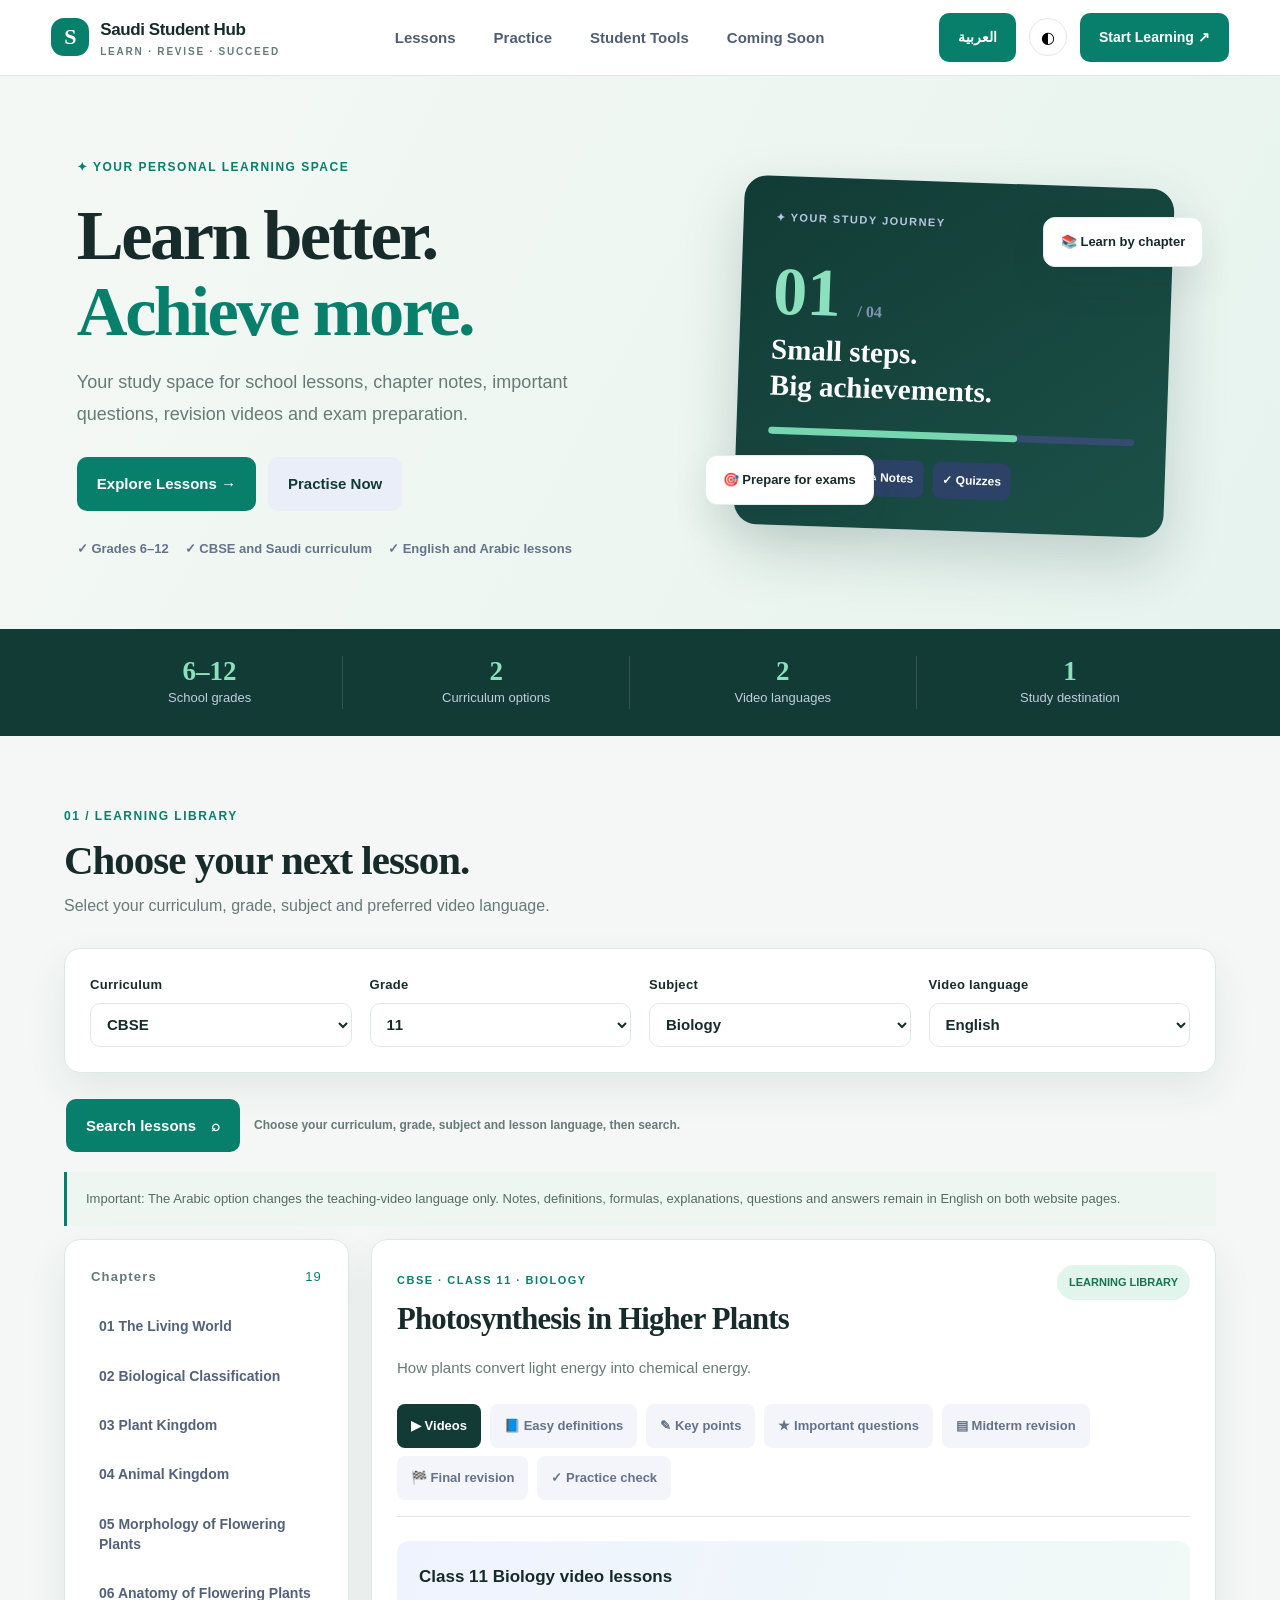
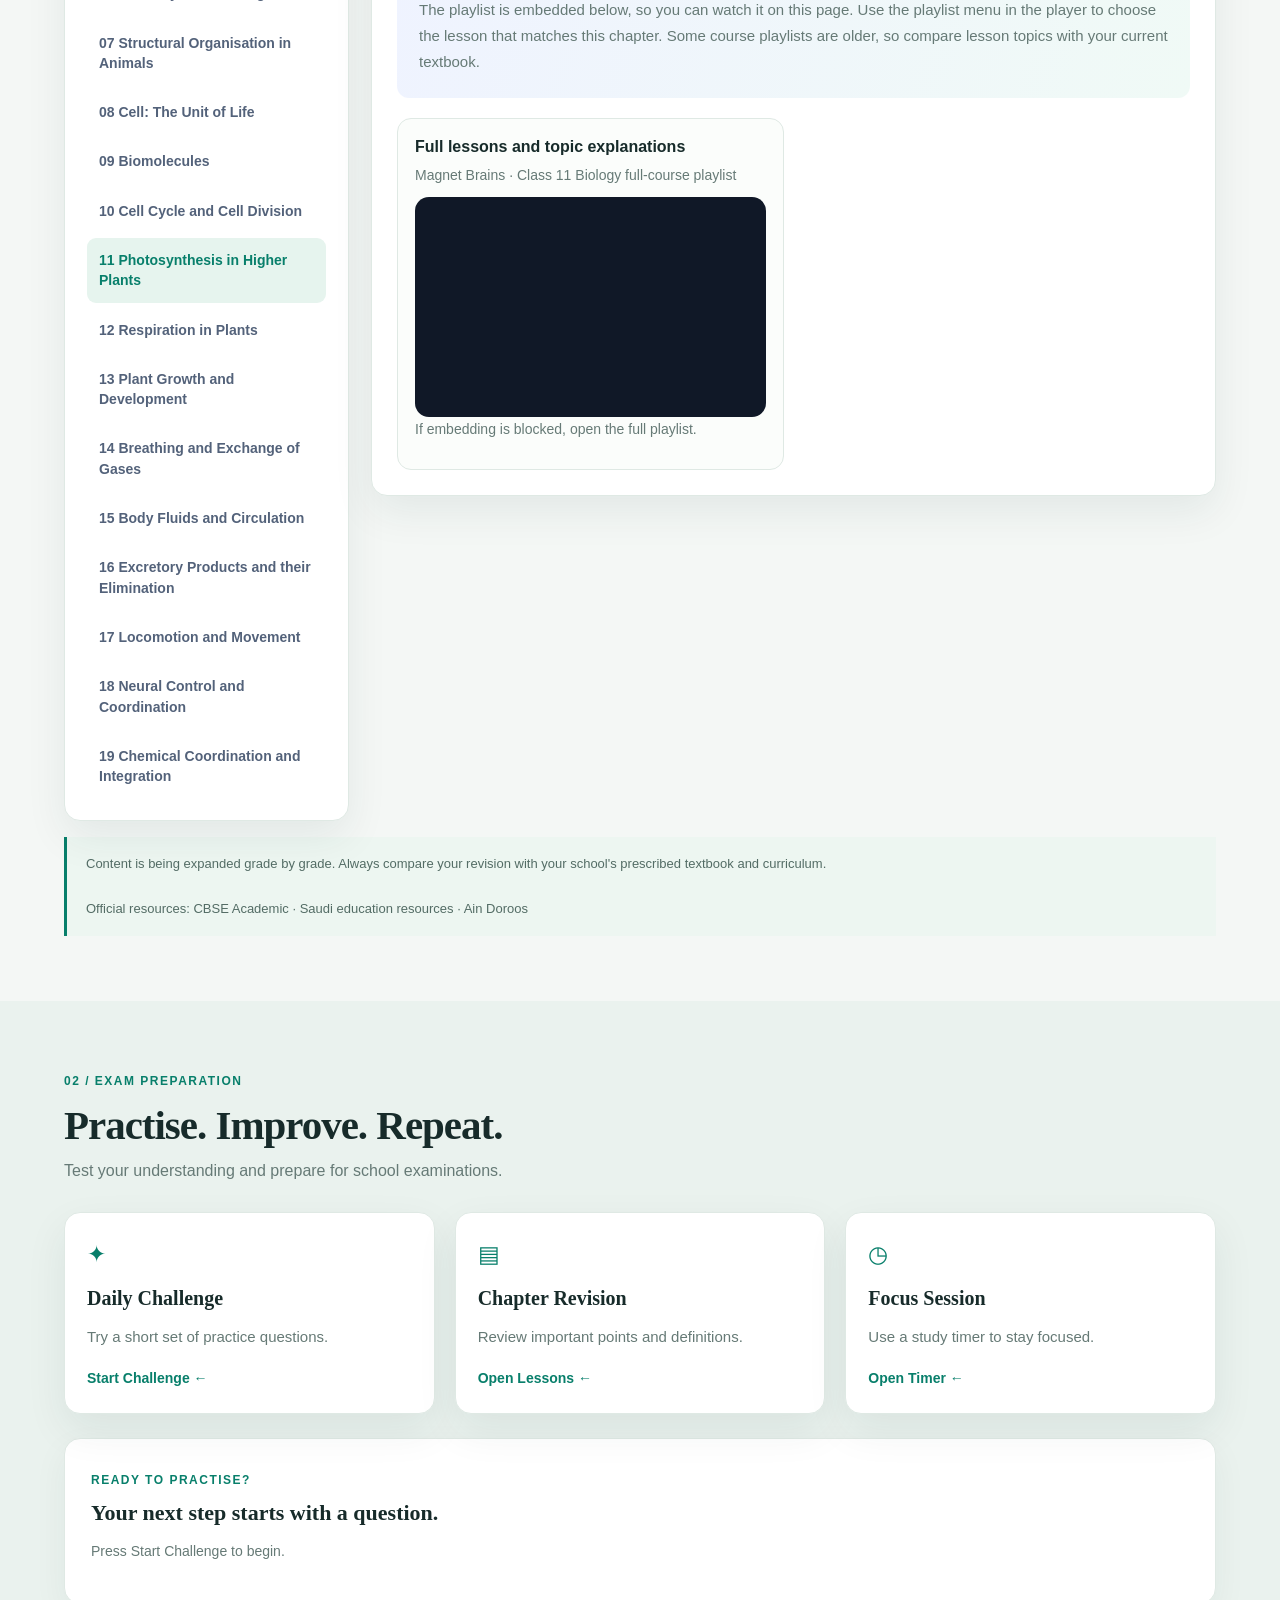
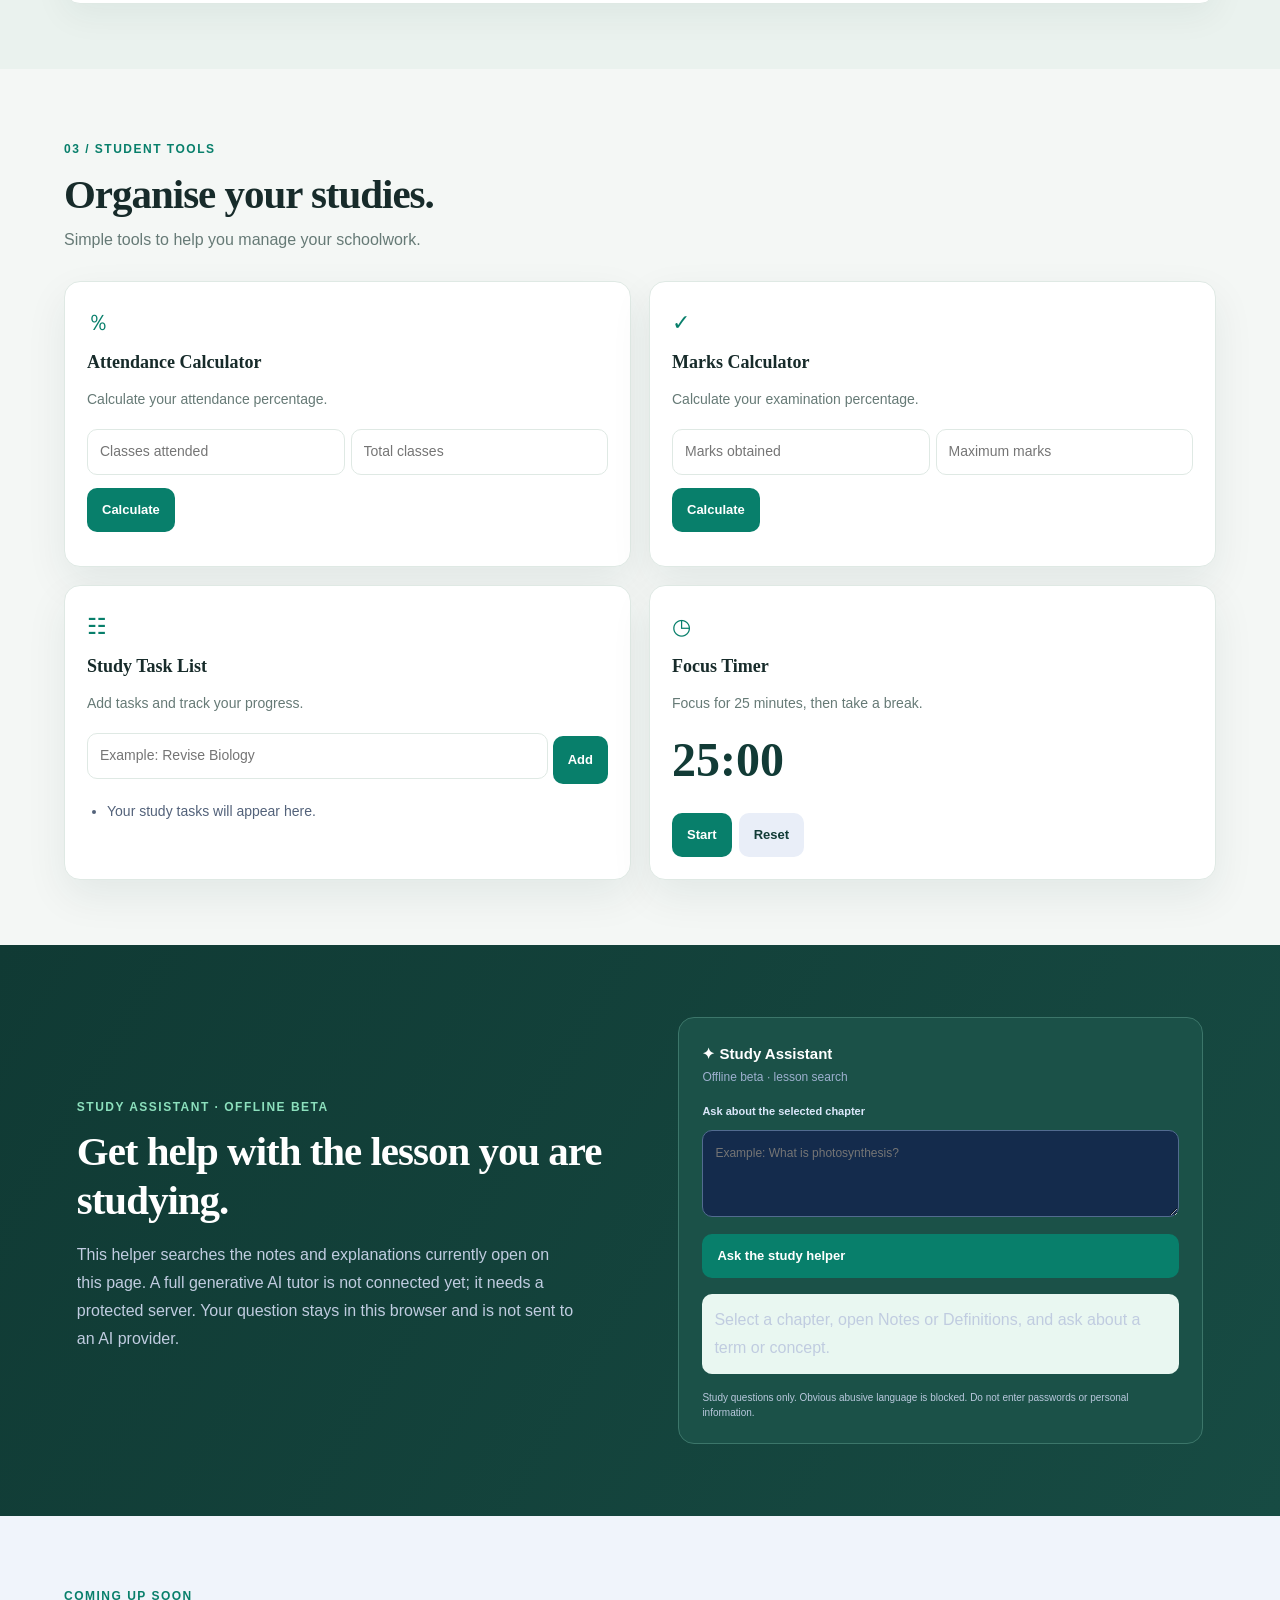
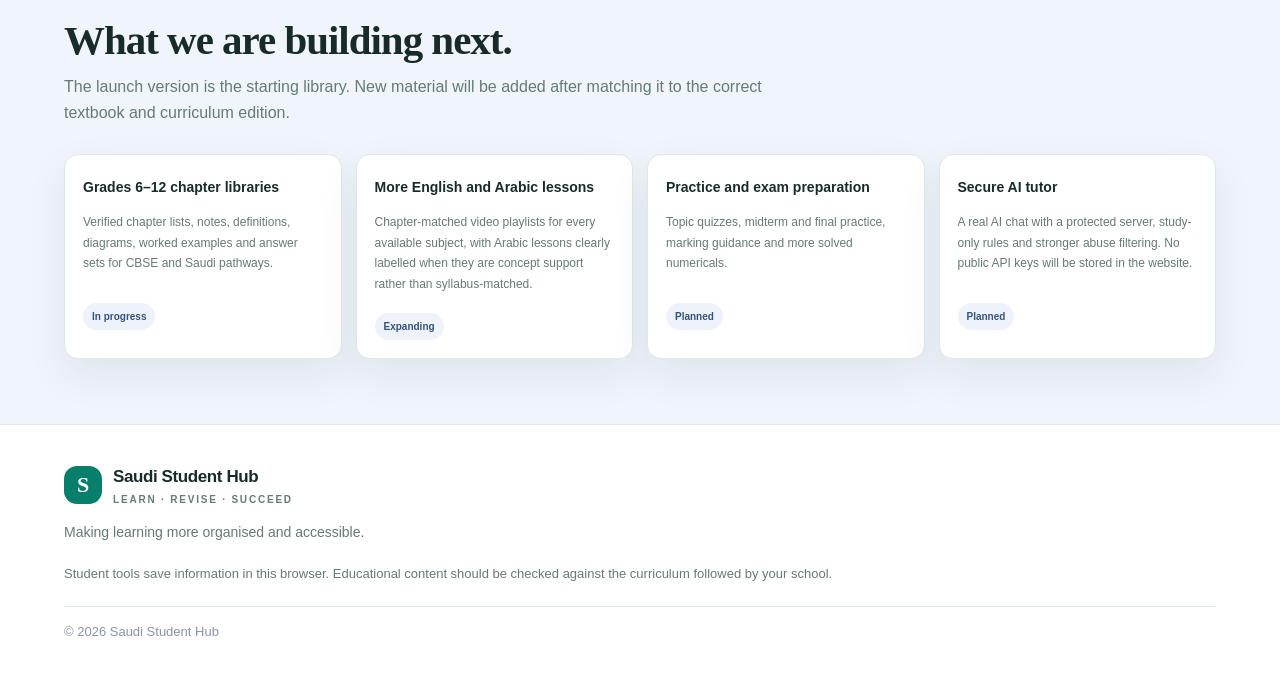
==== index-en.html @ 4767d747 "Tighten CSP to remove remote font dependencies" ====
<!DOCTYPE html>
<html lang="en" dir="ltr">
<head>
  <meta charset="UTF-8">
  <meta name="viewport" content="width=device-width, initial-scale=1.0">
  <meta http-equiv="Content-Security-Policy" content="default-src 'self'; script-src 'self'; style-src 'self' 'unsafe-inline'; font-src 'self' data:; img-src 'self' data: https:; frame-src https://www.youtube-nocookie.com https://www.ientv.edu.sa; connect-src 'self'; object-src 'none'; base-uri 'self'; form-action 'self'; upgrade-insecure-requests">
  <meta name="referrer" content="strict-origin-when-cross-origin">
  <meta name="description" content="Saudi Student Hub — lessons, notes, revision, quizzes and student tools for Grades 6–12.">
  <title>Saudi Student Hub | Learn, Revise, Succeed</title>
  <link rel="stylesheet" href="style.css">
</head>
<body>

<header class="topbar">
  <a class="brand" href="#home">
    <span class="brandmark">S</span>
    <span>Saudi Student Hub<small>LEARN · REVISE · SUCCEED</small></span>
  </a>

  <nav>
    <a href="#library">Lessons</a>
    <a href="#practice">Practice</a>
    <a href="#tools">Student Tools</a>
    <a href="#comingSoon">Coming Soon</a>
  </nav>

  <div class="top-actions">
    <a class="primary-link" href="index.html">العربية</a>
    <button id="themeToggle" class="icon-btn" aria-label="Toggle dark mode">◐</button>
    <a class="primary-link" href="#library">Start Learning ↗</a>
  </div>
</header>

<main id="home">

  <section class="hero">
    <div class="hero-copy">
      <span class="eyebrow">✦ YOUR PERSONAL LEARNING SPACE</span>
      <h1>Learn better.<br><em>Achieve more.</em></h1>
      <p>
        Your study space for school lessons, chapter notes, important
        questions, revision videos and exam preparation.
      </p>
      <div class="hero-actions">
        <a class="btn primary" href="#library">Explore Lessons →</a>
        <a class="btn secondary" href="#practice">Practise Now</a>
      </div>
      <div class="hero-meta">
        <span>✓ Grades 6–12</span>
        <span>✓ CBSE and Saudi curriculum</span>
        <span>✓ English and Arabic lessons</span>
      </div>
    </div>

    <div class="hero-art">
      <div class="art-card">
        <div class="art-head">
          <span>✦ YOUR STUDY JOURNEY</span>
          <span class="status">READY</span>
        </div>
        <div class="art-number">01 <small>/ 04</small></div>
        <h3>Small steps.<br>Big achievements.</h3>
        <div class="art-progress"><span></span></div>
        <div class="art-tags">
          <b>▶ Lessons</b><b>✎ Notes</b><b>✓ Quizzes</b>
        </div>
      </div>
      <div class="bubble bubble-one">📚 Learn by chapter</div>
      <div class="bubble bubble-two">🎯 Prepare for exams</div>
    </div>
  </section>

  <section class="stats">
    <div><b>6–12</b><span>School grades</span></div>
    <div><b>2</b><span>Curriculum options</span></div>
    <div><b>2</b><span>Video languages</span></div>
    <div><b>1</b><span>Study destination</span></div>
  </section>

  <!-- LESSON LIBRARY -->
  <section id="library" class="section">
    <div class="section-title">
      <div>
        <span class="eyebrow">01 / LEARNING LIBRARY</span>
        <h2>Choose your next lesson.</h2>
        <p>Select your curriculum, grade, subject and preferred video language.</p>
      </div>
    </div>

    <div class="selector-panel">
      <label>
        Curriculum
        <select id="curriculum">
          <option value="CBSE">CBSE</option>
          <option value="Saudi curriculum">Saudi curriculum</option>
        </select>
      </label>

      <label>
        Grade
        <select id="classSelect">
          <option>6</option><option>7</option><option>8</option>
          <option>9</option><option>10</option>
          <option selected>11</option><option>12</option>
        </select>
      </label>
      <label id="saudiPathwayLabel" hidden>
        Saudi secondary pathway
        <select id="saudiPathwaySelect">
          <option value="Common First Year">Common First Year</option>
          <option value="General Pathway">General Pathway</option>
          <option value="Health and Life Pathway">Health and Life Pathway</option>
          <option value="Islamic Studies Pathway">Islamic Studies Pathway</option>
          <option value="Business Administration Pathway">Business Administration Pathway</option>
          <option value="Computer Science and Engineering Pathway">Computer Science and Engineering Pathway</option>
        </select>
      </label>

      <label>
        Subject
        <select id="subjectSelect">
          <option>Biology</option>
          <option>Chemistry</option>
          <option>Physics</option>
          <option>Mathematics</option>
          <option>English</option>
          <option>Arabic</option>
        </select>
      </label>

      <label>
        Video language
        <select id="languageSelect">
          <option value="English">English</option>
          <option value="Arabic">Arabic</option>
        </select>
      </label>
    </div>
    <div class="selector-search-row"><button id="searchLessons" class="btn primary" type="button">Search lessons <span aria-hidden="true">⌕</span></button><p id="searchStatus" class="search-status" role="status" aria-live="polite">Choose your curriculum, grade, subject and lesson language, then search.</p></div>

    <p class="scope-note">
      Important: The Arabic option changes the teaching-video language only.
      Notes, definitions, formulas, explanations, questions and answers remain
      in English on both website pages.
    </p>

    <div class="learning-layout">
      <aside class="chapter-panel">
        <div class="panel-heading">
          <b>Chapters</b>
          <span id="chapterCount">—</span>
        </div>
        <div id="chapterList"></div>
      </aside>

      <article id="chapterArea" class="chapter-area" aria-live="polite">
        <h3>Choose a subject to begin</h3>
        <p>Your available chapters and lessons will appear here.</p>
      </article>
    </div>

    <div class="scope-note">
      Content is being expanded grade by grade. Always compare your revision
      with your school's prescribed textbook and curriculum.
      <br><br>
      Official resources:
      <a href="https://cbseacademic.nic.in/" target="_blank" rel="noopener">CBSE Academic</a>
      ·
      <a href="https://www.ien.edu.sa/" target="_blank" rel="noopener">Saudi education resources</a>
      ·
      <a href="https://www.ientv.edu.sa/ar/doros" target="_blank" rel="noopener">Ain Doroos</a>
    </div>
  </section>

  <!-- PRACTICE -->
  <section id="practice" class="section practice-section">
    <div class="section-title">
      <div>
        <span class="eyebrow">02 / EXAM PREPARATION</span>
        <h2>Practise. Improve. Repeat.</h2>
        <p>Test your understanding and prepare for school examinations.</p>
      </div>
    </div>

    <div class="practice-grid">
      <div class="practice-card">
        <span class="card-icon">✦</span>
        <h3>Daily Challenge</h3>
        <p>Try a short set of practice questions.</p>
        <button class="text-btn" id="dailyQuiz">Start Challenge ←</button>
      </div>

      <div class="practice-card">
        <span class="card-icon">▤</span>
        <h3>Chapter Revision</h3>
        <p>Review important points and definitions.</p>
        <a class="text-btn" href="#library">Open Lessons ←</a>
      </div>

      <div class="practice-card">
        <span class="card-icon">◷</span>
        <h3>Focus Session</h3>
        <p>Use a study timer to stay focused.</p>
        <a class="text-btn" href="#tools">Open Timer ←</a>
      </div>
    </div>

    <div id="quizArea" class="quiz-area">
      <div>
        <span class="eyebrow">READY TO PRACTISE?</span>
        <h3>Your next step starts with a question.</h3>
        <p>Press Start Challenge to begin.</p>
      </div>
    </div>
  </section>

  <!-- STUDENT TOOLS -->
  <section id="tools" class="section tools-section">
    <div class="section-title">
      <div>
        <span class="eyebrow">03 / STUDENT TOOLS</span>
        <h2>Organise your studies.</h2>
        <p>Simple tools to help you manage your schoolwork.</p>
      </div>
    </div>

    <div class="tools-grid">

      <div class="tool-card">
        <span class="tool-symbol">％</span>
        <h3>Attendance Calculator</h3>
        <p>Calculate your attendance percentage.</p>
        <div class="two-inputs">
          <input id="attended" type="number" min="0" placeholder="Classes attended">
          <input id="total" type="number" min="1" placeholder="Total classes">
        </div>
        <button class="btn primary small" id="attendanceBtn">Calculate</button>
        <output id="attendanceResult"></output>
      </div>

      <div class="tool-card">
        <span class="tool-symbol">✓</span>
        <h3>Marks Calculator</h3>
        <p>Calculate your examination percentage.</p>
        <div class="two-inputs">
          <input id="marks" type="number" min="0" placeholder="Marks obtained">
          <input id="outOf" type="number" min="1" placeholder="Maximum marks">
        </div>
        <button class="btn primary small" id="marksBtn">Calculate</button>
        <output id="marksResult"></output>
      </div>

      <div class="tool-card">
        <span class="tool-symbol">☷</span>
        <h3>Study Task List</h3>
        <p>Add tasks and track your progress.</p>
        <form id="taskForm" class="task-form">
          <input id="taskInput" placeholder="Example: Revise Biology" maxlength="80" required>
          <button class="btn primary small" type="submit">Add</button>
        </form>
        <ul id="taskList"></ul>
      </div>

      <div class="tool-card">
        <span class="tool-symbol">◷</span>
        <h3>Focus Timer</h3>
        <p>Focus for 25 minutes, then take a break.</p>
        <div id="timer">25:00</div>
        <div class="timer-buttons">
          <button id="timerStart" class="btn primary small">Start</button>
          <button id="timerReset" class="btn secondary small">Reset</button>
        </div>
      </div>

    </div>
  </section>

  <section class="assistant">
    <div><span class="eyebrow">STUDY ASSISTANT · OFFLINE BETA</span><h2>Get help with the lesson you are studying.</h2><p>This helper searches the notes and explanations currently open on this page. A full generative AI tutor is not connected yet; it needs a protected server. Your question stays in this browser and is not sent to an AI provider.</p></div>
    <div class="chat-preview" id="studyAssistant"><div class="chat-title">✦ Study Assistant <small>Offline beta · lesson search</small></div>
      <form id="assistantForm" class="assistant-form"><label for="assistantInput">Ask about the selected chapter</label><textarea id="assistantInput" maxlength="500" rows="3" placeholder="Example: What is photosynthesis?"></textarea><button class="btn primary small" type="submit">Ask the study helper</button></form>
      <p id="assistantOutput" class="assistant-output" role="status" aria-live="polite">Select a chapter, open Notes or Definitions, and ask about a term or concept.</p>
      <small class="assistant-safety">Study questions only. Obvious abusive language is blocked. Do not enter passwords or personal information.</small>
    </div>
  </section>
  <section class="section roadmap" id="comingSoon"><div class="section-title"><div><span class="eyebrow">COMING UP SOON</span><h2>What we are building next.</h2><p>The launch version is the starting library. New material will be added after matching it to the correct textbook and curriculum edition.</p></div></div>
    <div class="roadmap-grid">
      <article class="roadmap-card"><b>Grades 6–12 chapter libraries</b><p>Verified chapter lists, notes, definitions, diagrams, worked examples and answer sets for CBSE and Saudi pathways.</p><span>In progress</span></article>
      <article class="roadmap-card"><b>More English and Arabic lessons</b><p>Chapter-matched video playlists for every available subject, with Arabic lessons clearly labelled when they are concept support rather than syllabus-matched.</p><span>Expanding</span></article>
      <article class="roadmap-card"><b>Practice and exam preparation</b><p>Topic quizzes, midterm and final practice, marking guidance and more solved numericals.</p><span>Planned</span></article>
      <article class="roadmap-card"><b>Secure AI tutor</b><p>A real AI chat with a protected server, study-only rules and stronger abuse filtering. No public API keys will be stored in the website.</p><span>Planned</span></article>
    </div>
  </section>

</main>

<footer>
  <a class="brand" href="#home">
    <span class="brandmark">S</span>
    <span>Saudi Student Hub<small>LEARN · REVISE · SUCCEED</small></span>
  </a>
  <p>Making learning more organised and accessible.</p>
  <small>
    Student tools save information in this browser. Educational content
    should be checked against the curriculum followed by your school.
  </small>
  <div class="footer-bottom">
    © <span id="year"></span> Saudi Student Hub
  </div>
</footer>

<script src="script.js"></script>
</body>
</html>
---- style.css ----
@import url('https://fonts.googleapis.com/css2?family=DM+Sans:wght@400;500;600;700;800&family=Manrope:wght@400;500;600;700;800&display=swap');
:root{--bg:#f6f8fc;--surface:#fff;--ink:#17243b;--muted:#69768b;--line:#e4e9f1;--navy:#172d50;--blue:#3867df;--mint:#dff6ee;--purple:#eee9ff;--shadow:0 18px 55px rgba(25,47,82,.08)}*{box-sizing:border-box}html{scroll-behavior:smooth}body{margin:0;background:var(--bg);color:var(--ink);font-family:'DM Sans',sans-serif;line-height:1.55}a{color:inherit;text-decoration:none}button,input,select{font:inherit}.topbar{height:78px;padding:0 max(5vw,24px);display:flex;align-items:center;justify-content:space-between;background:rgba(255,255,255,.94);border-bottom:1px solid var(--line);position:sticky;top:0;z-index:10;backdrop-filter:blur(14px)}.brand{display:flex;align-items:center;gap:11px;font-weight:800;letter-spacing:-.4px}.brandmark{width:38px;height:38px;border-radius:12px;background:var(--navy);color:white;display:grid;place-items:center;font:800 22px Manrope}.brand small{display:block;font-size:9px;letter-spacing:1.8px;color:var(--muted);font-weight:700}.topbar nav{display:flex;gap:34px;color:#4f5e75;font-size:13px;font-weight:700}.topbar nav a:hover{color:var(--blue)}.top-actions{display:flex;align-items:center;gap:13px}.icon-btn{border:1px solid var(--line);background:white;border-radius:50%;width:38px;height:38px;cursor:pointer}.primary-link{background:var(--blue);color:white;padding:11px 17px;border-radius:10px;font-size:12px;font-weight:800}.hero{padding:82px max(8vw,28px) 76px;display:grid;grid-template-columns:1.05fr .95fr;gap:6vw;align-items:center;background:linear-gradient(120deg,#f6f8fc 55%,#edf2ff)}.eyebrow{font-size:10px;font-weight:800;letter-spacing:1.8px;color:var(--blue)}.eyebrow i{display:inline-block;width:7px;height:7px;background:#46c49a;border-radius:50%;margin-right:8px}.hero h1{font:800 clamp(42px,5.4vw,72px)/1.04 Manrope;letter-spacing:-3.5px;margin:18px 0}.hero h1 em{color:var(--blue);font-style:normal}.hero-copy>p{color:var(--muted);max-width:520px;font-size:16px}.hero-actions{display:flex;gap:12px;margin:27px 0}.btn{border:0;border-radius:10px;padding:13px 18px;display:inline-flex;align-items:center;gap:15px;font-size:12px;font-weight:800;cursor:pointer}.primary{background:var(--blue);color:white}.secondary{background:#e9eef8;color:var(--navy)}.hero-meta{display:flex;flex-wrap:wrap;gap:17px;color:#64738a;font-size:11px;font-weight:700}.hero-art{min-height:340px;position:relative;display:grid;place-items:center;background:radial-gradient(circle,#dce6ff 0,transparent 65%)}.art-card{background:var(--navy);color:white;width:min(390px,90%);padding:28px;border-radius:23px;box-shadow:0 25px 65px #243e6b44;transform:rotate(2deg)}.art-head{display:flex;justify-content:space-between;color:#b7c7e2;font-size:9px;letter-spacing:1.5px;font-weight:800}.status{color:#70e0b4}.art-number{font:800 62px Manrope;margin-top:25px;color:#8baaff}.art-number small{font-size:16px;color:#8293b0}.art-card h3{font:700 26px/1.25 Manrope;margin:0 0 24px}.art-progress{height:7px;background:#354b70;border-radius:10px}.art-progress span{display:block;width:68%;height:100%;background:#6dd5b0;border-radius:10px}.art-tags{display:flex;gap:9px;margin-top:22px}.art-tags b{font-size:10px;background:#2c4266;padding:8px 10px;border-radius:8px}.bubble{position:absolute;background:white;padding:12px 16px;border-radius:12px;box-shadow:var(--shadow);font-size:11px;font-weight:800}.bubble-one{top:35px;right:0}.bubble-two{bottom:25px;left:0}.stats{margin:-1px auto 0;background:var(--navy);color:white;display:grid;grid-template-columns:repeat(4,1fr);padding:23px 8%;gap:15px}.stats div{display:flex;flex-direction:column;align-items:center;border-right:1px solid #ffffff24}.stats div:last-child{border:0}.stats b{font:800 23px Manrope;color:#8fe0c0}.stats span{font-size:10px;color:#c1cde0}.section{padding:82px max(7vw,24px)}.section-title{display:flex;justify-content:space-between;align-items:end;margin-bottom:27px}.section-title h2,.assistant h2{font:800 clamp(28px,3vw,40px) Manrope;letter-spacing:-1.5px;margin:8px 0}.section-title p{margin:0;color:var(--muted);font-size:13px}.selector-panel{display:grid;grid-template-columns:repeat(4,1fr);gap:14px;background:white;padding:20px;border:1px solid var(--line);border-radius:15px;box-shadow:var(--shadow);margin-bottom:20px}.selector-panel label{font-size:10px;color:var(--muted);font-weight:800;letter-spacing:.7px}.selector-panel select{display:block;width:100%;margin-top:7px;padding:12px;border:1px solid var(--line);border-radius:9px;background:#fbfcff;color:var(--ink);font-size:12px}.learning-layout{display:grid;grid-template-columns:245px 1fr;gap:18px;align-items:start}.chapter-panel,.chapter-area{background:white;border:1px solid var(--line);border-radius:15px;box-shadow:var(--shadow)}.chapter-panel{padding:18px}.panel-heading{display:flex;justify-content:space-between;font-size:10px;letter-spacing:1.2px;color:var(--muted);padding:4px 4px 14px}.panel-heading span{color:var(--blue)}#chapterList{display:grid;gap:5px}.chapter-button{text-align:left;border:0;background:transparent;padding:11px;border-radius:9px;color:#53627a;font-size:11px;font-weight:700;cursor:pointer}.chapter-button.active,.chapter-button:hover{background:#edf2ff;color:var(--blue)}.chapter-area{padding:25px;min-height:600px}.chapter-top{display:flex;justify-content:space-between;gap:12px;align-items:start}.chapter-top .eyebrow{font-size:9px}.chapter-top h2{font:800 27px Manrope;letter-spacing:-.8px;margin:7px 0}.chapter-tag{background:#e9f7f1;color:#22845e;padding:7px 10px;border-radius:20px;font-size:9px;font-weight:800;white-space:nowrap}.chapter-desc{color:var(--muted);font-size:12px;margin:5px 0 18px}.tabs{display:flex;gap:6px;flex-wrap:wrap;border-bottom:1px solid var(--line);padding-bottom:12px}.tab{background:#f3f5fa;border:0;border-radius:8px;padding:9px 12px;font-size:10px;font-weight:800;color:#64728a;cursor:pointer}.tab.active{background:var(--navy);color:white}.tab-content{padding-top:19px}.video-grid{display:grid;grid-template-columns:repeat(2,1fr);gap:15px}.video-card{border:1px solid var(--line);border-radius:12px;padding:12px}.video-card h4{margin:0 0 5px;font-size:12px}.video-card p{margin:0 0 10px;color:var(--muted);font-size:10px}.video-frame{width:100%;aspect-ratio:16/9;border:0;border-radius:9px;background:#101c31}.video-note{font-size:10px;color:var(--muted);margin-top:12px}.notes-grid{display:grid;grid-template-columns:repeat(2,1fr);gap:11px}.note{background:#f7f9fd;border:1px solid var(--line);padding:15px;border-radius:10px}.note b{font-size:11px}.note p{font-size:11px;color:var(--muted);margin:5px 0 0}.question{border:1px solid var(--line);border-radius:10px;padding:14px;margin-bottom:10px}.question h4{font-size:12px;margin:0 0 9px}.answer{display:none;background:#eff8f4;padding:11px;border-radius:8px;font-size:11px;color:#245c48;margin-top:9px}.answer.show{display:block}.reveal{border:0;background:#edf2ff;color:var(--blue);border-radius:7px;padding:7px 10px;font-size:10px;font-weight:800;cursor:pointer}.revision-banner{background:linear-gradient(110deg,#eff3ff,#f0faf6);border-radius:12px;padding:18px;margin-bottom:15px}.revision-banner b{font-size:13px}.revision-banner p{font-size:11px;color:var(--muted);margin:5px 0 0}.revision-list{padding-left:18px;font-size:11px;color:#53627a}.revision-list li{margin:9px 0}.quiz-question{font-size:13px;font-weight:800}.quiz-options{display:grid;gap:8px;margin-top:13px}.quiz-option{border:1px solid var(--line);background:white;text-align:left;padding:10px;border-radius:8px;font-size:11px;cursor:pointer}.quiz-option.correct{background:#e5f8ef;border-color:#78cba7}.quiz-option.wrong{background:#fff0ef;border-color:#e4a19a}.scope-note{margin-top:16px;padding:13px 16px;border-left:3px solid #7f9ce9;background:#edf2fc;color:#5e6b82;font-size:10px}.practice-section{background:#eef2fa}.practice-grid{display:grid;grid-template-columns:repeat(3,1fr);gap:15px}.practice-card{background:white;padding:22px;border-radius:13px;border:1px solid var(--line)}.card-icon{font-size:23px;color:var(--blue)}.practice-card h3{font:800 17px Manrope;margin:12px 0 5px}.practice-card p{font-size:11px;color:var(--muted);min-height:36px}.text-btn{border:0;background:transparent;color:var(--blue);font-size:11px;font-weight:800;padding:0;cursor:pointer}.quiz-area{background:white;border:1px solid var(--line);border-radius:13px;margin-top:17px;padding:22px;min-height:130px}.quiz-area h3{margin:7px 0;font:800 20px Manrope}.quiz-area p{font-size:11px;color:var(--muted)}.tools-grid{display:grid;grid-template-columns:repeat(4,1fr);gap:14px}.tool-card{background:white;border:1px solid var(--line);border-radius:13px;padding:18px}.tool-symbol{font-size:22px;color:var(--blue)}.tool-card h3{font:800 14px Manrope;margin:8px 0 4px}.tool-card p{font-size:10px;color:var(--muted);min-height:30px}.two-inputs{display:grid;grid-template-columns:1fr 1fr;gap:6px}.tool-card input{min-width:0;width:100%;border:1px solid var(--line);border-radius:7px;padding:9px;font-size:10px;margin:4px 0}.small{padding:9px 12px;font-size:10px;margin-top:8px}.tool-card output{display:block;font-size:10px;color:#26845f;margin-top:8px}.task-form{display:flex;gap:5px}.task-form input{flex:1}.task-form button{white-space:nowrap}#taskList{padding-left:17px;font-size:10px;color:#53627a}#timer{font:800 30px Manrope;margin:12px 0;color:var(--navy)}.timer-buttons{display:flex;gap:7px}.assistant{background:var(--navy);color:white;padding:58px max(8vw,25px);display:grid;grid-template-columns:1fr 1fr;gap:8vw;align-items:center}.assistant .eyebrow{color:#8fe0c0}.assistant p{color:#c0cce0;font-size:13px;max-width:500px}.chat-preview{background:#203b65;border:1px solid #49618a;border-radius:16px;padding:18px}.chat-title{font-weight:800;font-size:12px}.chat-title small{display:block;color:#9db0ce;font-size:9px;font-weight:500}.chat-bubble{background:#36517a;padding:12px;border-radius:10px;font-size:11px;max-width:85%;color:white}.chat-bubble.reply{background:#e9f7f1;color:#245c48;margin-left:auto}footer{padding:32px max(7vw,24px);background:white;border-top:1px solid var(--line)}footer>p{font-size:11px;color:var(--muted)}footer>small{font-size:10px;color:var(--muted)}.footer-bottom{border-top:1px solid var(--line);margin-top:20px;padding-top:14px;color:#8994a6;font-size:10px}.dark{--bg:#101827;--surface:#182438;--ink:#eaf0fa;--muted:#a7b4c8;--line:#2b3a50;--navy:#0b1730}.dark .topbar,.dark footer,.dark .chapter-panel,.dark .chapter-area,.dark .selector-panel,.dark .practice-card,.dark .quiz-area,.dark .tool-card{background:#182438;color:var(--ink)}.dark .selector-panel select,.dark .chapter-button,.dark .quiz-option,.dark .tool-card input{background:#202e43;color:var(--ink);border-color:var(--line)}.dark .hero{background:linear-gradient(120deg,#101827,#1a2942)}.dark .stats{background:#0b1730}.dark .practice-section{background:#131f32}.dark .note{background:#202e43}.dark .answer{background:#1e4238;color:#b9ead5}.dark .scope-note{background:#1c2c45;color:#bac8dc}.dark .icon-btn{background:#202e43;color:white;border-color:var(--line)}
@media(max-width:900px){.topbar nav{gap:14px}.hero{padding-top:55px}.tools-grid{grid-template-columns:repeat(2,1fr)}}@media(max-width:680px){.topbar{height:66px;padding:0 16px}.topbar nav{display:none}.primary-link{display:none}.hero{grid-template-columns:1fr;padding:55px 22px 40px}.hero-art{min-height:280px}.hero h1{font-size:49px}.stats{grid-template-columns:repeat(2,1fr);padding:20px}.stats div:nth-child(2){border:0}.section{padding:55px 17px}.selector-panel{grid-template-columns:repeat(2,1fr);padding:14px}.learning-layout{grid-template-columns:1fr}.chapter-panel{padding:12px}.chapter-list{display:flex!important;overflow:auto;gap:5px}#chapterList{display:flex}.chapter-button{white-space:nowrap}.chapter-area{padding:17px}.chapter-top h2{font-size:22px}.video-grid,.notes-grid{grid-template-columns:1fr}.practice-grid{grid-template-columns:1fr}.tools-grid{grid-template-columns:1fr 1fr}.assistant{grid-template-columns:1fr;padding:45px 22px}.hero-meta{gap:9px}.section-title h2{font-size:29px}}@media(max-width:390px){.tools-grid{grid-template-columns:1fr}.selector-panel{grid-template-columns:1fr 1fr}.art-tags{gap:4px}.art-tags b{font-size:8px;padding:7px}}

/* Version 3.1 — readability, alignment and spacing fixes */
:root{--content-width:1240px}
html{font-size:16px}
body{width:100%;min-width:320px;font-size:16px;line-height:1.7;overflow-x:hidden;word-break:normal;overflow-wrap:break-word}
main,footer{width:100%}
.topbar{padding-left:max(4vw,24px);padding-right:max(4vw,24px);gap:24px}
.brand{font-size:17px;flex-shrink:0}
.brand small{font-size:10px;line-height:1.5}
.topbar nav{font-size:15px;gap:clamp(18px,3vw,38px)}
.primary-link{font-size:14px;padding:13px 19px}
.hero{padding:clamp(64px,8vw,104px) max(calc((100vw - var(--content-width))/2),6vw);gap:clamp(36px,6vw,88px)}
.eyebrow{font-size:12px;letter-spacing:1.5px}
.hero h1{font-size:clamp(48px,5.5vw,76px);line-height:1.08;letter-spacing:-2.5px}
.hero-copy>p{font-size:18px;line-height:1.75;max-width:590px}
.btn{font-size:15px;padding:14px 20px}
.hero-meta{font-size:13px;gap:16px}
.art-card{padding:32px;width:min(430px,92%)}
.art-head{font-size:11px}.art-number{font-size:68px}.art-card h3{font-size:29px}.art-tags b{font-size:12px}
.bubble{font-size:13px;padding:13px 17px}
.stats{padding:27px max(calc((100vw - var(--content-width))/2),6vw);gap:20px}
.stats b{font-size:27px}.stats span{font-size:13px}
.section{max-width:1440px;margin:0 auto;padding:clamp(58px,7vw,90px) max(calc((100vw - var(--content-width))/2),5vw)}
.section-title{margin-bottom:34px}
.section-title h2,.assistant h2{font-size:clamp(30px,3.2vw,43px);line-height:1.2;letter-spacing:-1px}
.section-title p{font-size:16px;line-height:1.65;max-width:760px}
.selector-panel{gap:18px;padding:25px;margin-bottom:26px}
.selector-panel label{font-size:13px;letter-spacing:.3px}
.selector-panel select{font-size:15px;padding:14px 13px;min-height:48px}
.learning-layout{grid-template-columns:minmax(230px,285px) minmax(0,1fr);gap:22px}
.chapter-panel{padding:22px}
.panel-heading{font-size:13px;padding-bottom:16px}
.chapter-button{font-size:14px;line-height:1.45;padding:12px}
.chapter-area{padding:clamp(22px,3vw,34px);min-width:0}
.chapter-top h2{font-size:clamp(25px,2.4vw,32px);line-height:1.25}
.chapter-top .eyebrow{font-size:11px}
.chapter-tag{font-size:11px;padding:8px 12px}
.chapter-desc{font-size:15px;line-height:1.65;margin:9px 0 22px}
.tabs{gap:9px;padding-bottom:16px}
.tab{font-size:13px;padding:11px 14px}
.tab-content{padding-top:24px}
.video-grid{gap:20px}
.video-card{padding:17px;border-radius:14px;min-width:0}
.video-card h4{font-size:16px;line-height:1.4}
.video-card p{font-size:14px;line-height:1.6}
.video-note{font-size:13px;line-height:1.6}
.notes-grid{gap:15px}
.note{padding:19px}
.note b{font-size:15px}.note p{font-size:14px;line-height:1.7}
.question{padding:18px;margin-bottom:13px}
.question h4{font-size:16px;line-height:1.55;margin-bottom:13px}
.reveal{font-size:13px;padding:9px 13px}
.answer{font-size:14px;line-height:1.7;padding:14px}
.revision-banner{padding:22px;margin-bottom:20px}
.revision-banner b{font-size:17px}.revision-banner p{font-size:15px;line-height:1.7}
.revision-list{font-size:15px;line-height:1.7;padding-left:24px}
.revision-list li{margin:11px 0}
.quiz-question{font-size:17px;line-height:1.6}
.quiz-option{font-size:15px;padding:13px}
.scope-note{font-size:13px;line-height:1.7;padding:16px 19px}
.practice-grid{gap:20px}
.practice-card{padding:26px}
.practice-card h3{font-size:20px}.practice-card p{font-size:15px;line-height:1.65;min-height:0}
.text-btn{font-size:14px}
.quiz-area{padding:26px;min-height:150px}
.quiz-area h3{font-size:22px}.quiz-area p{font-size:14px}
.tools-grid{grid-template-columns:repeat(2,minmax(0,1fr));gap:18px}
.tool-card{padding:23px;min-width:0}
.tool-card h3{font-size:18px;line-height:1.35}.tool-card p{font-size:14px;line-height:1.6;min-height:0}
.tool-card input{font-size:14px;padding:12px;min-width:0}
.small{font-size:13px;padding:11px 15px}
.tool-card output{font-size:14px}
#taskList{font-size:14px;line-height:1.7}
#timer{font-size:36px}
.assistant{padding:clamp(45px,6vw,72px) max(calc((100vw - var(--content-width))/2),6vw);gap:clamp(32px,6vw,80px)}
.assistant p{font-size:16px;line-height:1.75}
.chat-preview{padding:23px}.chat-title{font-size:15px}.chat-title small{font-size:12px}.chat-bubble{font-size:14px;line-height:1.6;padding:14px}
footer{padding:38px max(calc((100vw - var(--content-width))/2),5vw)}
footer>p{font-size:14px}footer>small{font-size:13px;line-height:1.7}.footer-bottom{font-size:13px}
button,a,select,input{max-width:100%}
@media(max-width:900px){.hero{padding-left:5vw;padding-right:5vw}.learning-layout{grid-template-columns:1fr}.chapter-panel{padding:16px}#chapterList{display:flex;overflow-x:auto;gap:7px;padding-bottom:5px}.chapter-button{white-space:nowrap;flex:0 0 auto}.tools-grid{grid-template-columns:repeat(2,minmax(0,1fr))}}
@media(max-width:680px){.topbar{height:auto;min-height:68px;padding:10px 16px}.brand{font-size:15px}.brandmark{width:36px;height:36px}.hero{padding:48px 22px 38px}.hero h1{font-size:clamp(43px,11vw,58px);letter-spacing:-1.8px}.hero-copy>p{font-size:16px}.hero-meta{font-size:12px}.stats{padding:20px 16px}.stats b{font-size:23px}.stats span{font-size:12px}.section{padding:52px 18px}.section-title h2{font-size:30px}.section-title p{font-size:14px}.selector-panel{grid-template-columns:repeat(2,minmax(0,1fr));padding:16px;gap:12px}.selector-panel label{font-size:12px}.selector-panel select{font-size:14px;padding:12px}.chapter-area{padding:19px}.chapter-top{flex-wrap:wrap}.chapter-top h2{font-size:24px}.tabs{gap:7px}.tab{font-size:12px;padding:10px}.video-grid,.notes-grid{grid-template-columns:1fr}.practice-grid{grid-template-columns:1fr}.tools-grid{grid-template-columns:1fr 1fr}.tool-card{padding:17px}.two-inputs{grid-template-columns:1fr}.assistant{grid-template-columns:1fr;padding:43px 20px}.assistant h2{font-size:30px}}
@media(max-width:390px){.tools-grid,.selector-panel{grid-template-columns:1fr}.hero h1{font-size:43px}.art-tags{flex-wrap:wrap}.chapter-area{padding:15px}}

/* Expanded chapter question bank */
.question-bank-head{display:flex;justify-content:space-between;align-items:center;margin:20px 0 12px}
.question-bank-head h3{font:800 19px Manrope;margin:0 0 4px;color:var(--ink)}
.question-bank-head p{font-size:12px;color:var(--muted);margin:0}
.question-filters{display:flex;flex-wrap:wrap;gap:8px;margin:14px 0 18px}
.q-filter{border:1px solid var(--line);background:#f5f7fb;color:#52627a;padding:9px 13px;border-radius:20px;font-size:11px;font-weight:800;cursor:pointer}
.q-filter.active{background:var(--navy);border-color:var(--navy);color:white}
.question-meta{font-size:9px;letter-spacing:1px;font-weight:900;color:var(--blue);margin-bottom:6px}
.chem-question h4{font-size:14px;line-height:1.6}
.chem-question .answer{font-size:13px;line-height:1.65;white-space:normal}
.dark .q-filter{background:#202e43;color:#c4d0e2;border-color:var(--line)}
.dark .q-filter.active{background:#3867df;color:white}
@media(max-width:650px){.question-bank-head h3{font-size:17px}.question-filters{gap:6px}.q-filter{padding:8px 10px;font-size:10px}}

/* Easy-definition cards and expanded chapter learning */
.note small{display:block;margin-top:10px;color:var(--muted);font-size:.88rem;line-height:1.55}
.note p{line-height:1.7}
.question-meta{letter-spacing:.06em}
.question h4{line-height:1.6}
.revision-banner p{line-height:1.7}
.tabs{flex-wrap:wrap;row-gap:8px}


/* Saudi Student Hub refresh — emerald, deep-ink and warm neutral palette */
:root{--bg:#f4f7f5;--surface:#fff;--ink:#172b2a;--muted:#667a76;--line:#dfe9e4;--navy:#123b36;--blue:#087f6b;--mint:#dff4eb;--purple:#e8f2ed;--shadow:0 16px 42px rgba(18,59,54,.075)}
body{background:var(--bg);color:var(--ink)}
.topbar{background:rgba(255,255,255,.96);border-color:var(--line);height:76px}
.brandmark{background:#087f6b;border-radius:13px}
.topbar nav a{padding:9px 0;position:relative}.topbar nav a:hover{color:#087f6b}
.primary-link,.btn.primary{background:#087f6b}.primary-link:hover,.btn.primary:hover{background:#066858;transform:translateY(-1px)}
.hero{background:linear-gradient(118deg,#f4f8f5 0%,#edf6f1 58%,#e6f3ee 100%);padding-top:76px;padding-bottom:70px}
.hero h1 em{color:#087f6b}.hero-art{background:radial-gradient(circle,#d6eee4 0,transparent 67%)}
.art-card{background:linear-gradient(145deg,#123b36,#1b5148);box-shadow:0 24px 60px rgba(18,59,54,.2)}
.art-number{color:#8ce0bd}.art-progress span{background:#76d7ae}
.bubble{border:1px solid #e4eee8}.stats{background:#123b36}.stats b{color:#8ce0bd}
.section{padding-top:76px;padding-bottom:76px}
.selector-panel,.chapter-panel,.chapter-area,.practice-card,.quiz-area,.tool-card{border-color:var(--line);box-shadow:0 12px 34px rgba(18,59,54,.055)}
.selector-panel select,.tool-card input{background:#fbfdfb;border-color:#dfe9e4}
.chapter-button.active,.chapter-button:hover{background:#e6f4ee;color:#087f6b}
.chapter-tag{background:#e2f5ec;color:#167353}.tab.active{background:#123b36}
.tab:not(.active):hover,.reveal:hover{background:#e6f4ee;color:#087f6b}
.video-card{background:#fbfdfb;border-color:#dfe9e4}.video-frame{background:#102b27}
.scope-note{background:#edf6f1;border-left-color:#087f6b;color:#536c65}
.practice-section{background:#eaf2ee}.practice-card,.tool-card{border-radius:16px}
.tool-symbol,.card-icon{color:#087f6b}#timer{color:#123b36}
.assistant{background:linear-gradient(120deg,#103a34,#174b43)}.assistant .eyebrow{color:#8ce0bd}
.chat-preview{background:#1b5148;border-color:#3c766a}.chat-bubble{background:#2b665b}
.chat-bubble.reply{background:#e2f5ec;color:#1c5845}
footer{background:#fff;border-color:var(--line)}
.practice-card,.tool-card,.chapter-panel,.chapter-area,.selector-panel{transition:box-shadow .2s ease,transform .2s ease}
.practice-card:hover,.tool-card:hover{transform:translateY(-3px);box-shadow:0 18px 40px rgba(18,59,54,.09)}
.dark{--bg:#0d1918;--surface:#142422;--ink:#e8f2ee;--muted:#a3b9b1;--line:#29413c;--navy:#0b2824;--blue:#39b995;--mint:#173b32;--purple:#1b332e;--shadow:0 18px 48px rgba(0,0,0,.22)}
.dark .topbar,.dark footer,.dark .chapter-panel,.dark .chapter-area,.dark .selector-panel,.dark .practice-card,.dark .quiz-area,.dark .tool-card{background:#142422;color:var(--ink);border-color:var(--line)}
.dark .hero{background:linear-gradient(120deg,#101f1d,#142b26)}.dark .practice-section{background:#10201d}
.dark .selector-panel select,.dark .chapter-button,.dark .quiz-option,.dark .tool-card input,.dark .tab:not(.active){background:#1b302c;color:var(--ink);border-color:var(--line)}
.dark .scope-note{background:#1b302c;color:#b6c9c1}.dark .video-card,.dark .note{background:#182c28;border-color:var(--line)}
.dark .chapter-button.active,.dark .chapter-button:hover{background:#21463d;color:#8ce0bd}.dark .tab.active{background:#087f6b}
@media(max-width:900px){.topbar{padding:0 22px}.topbar nav{gap:16px}.hero{padding:58px 6vw;gap:25px}.section{padding:60px 5vw}.tools-grid{grid-template-columns:repeat(2,1fr)}}
@media(max-width:650px){
.topbar{height:auto;min-height:68px;flex-wrap:wrap;gap:10px;padding:12px 16px}.topbar nav{order:3;width:100%;justify-content:space-between;gap:8px;font-size:11px}
.top-actions{margin-left:auto}.primary-link{padding:9px 11px;font-size:10px}.hero{grid-template-columns:1fr;padding:48px 22px 42px}
.hero h1{letter-spacing:-2px}.hero-art{min-height:280px}.stats{grid-template-columns:repeat(2,1fr);padding:20px}
.stats div:nth-child(2){border-right:0}.selector-panel{grid-template-columns:repeat(2,minmax(0,1fr));padding:14px}
.learning-layout{grid-template-columns:1fr}.chapter-panel{padding:13px}#chapterList{display:flex;overflow-x:auto;padding-bottom:4px}
.chapter-button{white-space:nowrap;flex:0 0 auto}.chapter-area{padding:17px;min-height:420px}.video-grid,.notes-grid{grid-template-columns:1fr}
.practice-grid,.tools-grid{grid-template-columns:1fr}.assistant{grid-template-columns:1fr;padding:42px 22px;gap:22px}
.section{padding:48px 18px}.section-title h2{font-size:29px}.chapter-top h2{font-size:22px}
}

/* Arabic interface: RTL layout while keeping study material LTR */
html[dir="rtl"] body{direction:rtl;text-align:right}
html[dir="rtl"] .topbar,html[dir="rtl"] .topbar nav,html[dir="rtl"] .top-actions{direction:rtl}
html[dir="rtl"] .hero,html[dir="rtl"] .section,html[dir="rtl"] footer{direction:rtl}
html[dir="rtl"] .hero-copy,html[dir="rtl"] .section-title,html[dir="rtl"] .tool-card,html[dir="rtl"] .practice-card{text-align:right}
html[dir="rtl"] .hero-meta{justify-content:flex-start}
html[dir="rtl"] .selector-panel,html[dir="rtl"] .learning-layout{direction:rtl}
html[dir="rtl"] .chapter-panel,html[dir="rtl"] .chapter-area{direction:rtl;text-align:right}
html[dir="rtl"] #chapterArea .tab-content,html[dir="rtl"] #chapterArea .notes-grid,html[dir="rtl"] #chapterArea .question,html[dir="rtl"] #chapterArea .revision-list{direction:ltr;text-align:left}
html[dir="rtl"] #chapterArea .video-card{direction:rtl;text-align:right}
html[dir="rtl"] #chapterArea .video-frame{direction:ltr}
html[dir="rtl"] .revision-list{padding-left:0;padding-right:24px}
html[dir="rtl"] .scope-note{border-left:0;border-right:3px solid #087f6b}
html[dir="rtl"] .answer{direction:ltr;text-align:left}
html[dir="rtl"] .chapter-button{text-align:right}
html[dir="rtl"] input,html[dir="rtl"] select{direction:rtl}

.expanded-notes{margin-top:26px}
.expanded-notes h3{font-size:18px;margin:24px 0 12px;color:var(--ink)}
.expanded-notes .revision-list{margin-top:8px}
html[dir="rtl"] .expanded-notes{direction:rtl;text-align:right}
html[dir="rtl"] .expanded-notes .notes-grid,html[dir="rtl"] .expanded-notes .revision-list{direction:ltr;text-align:left}

/* =========================================
   SAUDI STUDENT HUB — RESPONSIVE DESIGN UPDATE
   ========================================= */

:root {
  --hub-radius: 16px;
  --hub-accent: #3867df;
}

html {
  scroll-padding-top: 90px;
}

body {
  overflow-x: hidden;
}

button, a, input, select {
  transition: all 0.2s ease;
}

button:focus-visible,
a:focus-visible,
input:focus-visible,
select:focus-visible {
  outline: 3px solid #82a6ff;
  outline-offset: 3px;
}

/* Cleaner section spacing */
.section {
  padding-top: 65px;
  padding-bottom: 65px;
}

.section-title {
  margin-bottom: 28px;
}

.section-title h2 {
  letter-spacing: -1px;
}

/* Selection controls */
.selector-panel {
  border: 1px solid var(--line);
  border-radius: var(--hub-radius);
  box-shadow: var(--shadow);
  gap: 18px;
}

.selector-panel label {
  font-weight: 700;
  color: var(--ink);
}

.selector-panel select,
.tool-card input {
  min-width: 0;
  width: 100%;
  min-height: 44px;
  padding: 10px 12px;
  border: 1px solid var(--line);
  border-radius: 10px;
  background: var(--surface);
  color: var(--ink);
}

/* Lesson library */
.learning-layout {
  align-items: start;
  gap: 22px;
}

.chapter-panel,
.chapter-area,
.tool-card,
.practice-card {
  border: 1px solid var(--line);
  border-radius: var(--hub-radius);
  background: var(--surface);
  box-shadow: var(--shadow);
}

.chapter-panel {
  overflow: hidden;
}

.chapter-area {
  min-width: 0;
  padding: 25px;
}

.chapter-area h2,
.chapter-area h3 {
  line-height: 1.3;
}

.chapter-area p {
  line-height: 1.75;
}

.chapter-list button,
.chapter-panel button {
  width: 100%;
  text-align: left;
}

/* Embedded videos */
.video-card {
  width: 100%;
  overflow: hidden;
  border-radius: 14px;
}

.video-frame {
  display: block;
  width: 100%;
  aspect-ratio: 16 / 9;
  min-height: 220px;
  border: 0;
  border-radius: 14px;
  background: #101827;
}

/* Notes and revision */
.expanded-notes,
.notes-grid {
  min-width: 0;
}

.expanded-notes h3 {
  margin-top: 28px;
  margin-bottom: 14px;
}

.note {
  padding: 16px;
  margin-bottom: 12px;
  border: 1px solid var(--line);
  border-radius: 12px;
  background: var(--surface);
}

.note p {
  margin-bottom: 0;
}

.revision-list {
  padding-left: 22px;
  line-height: 1.8;
}

/* Practice and tools */
.practice-grid,
.tools-grid {
  align-items: stretch;
}

.practice-card,
.tool-card {
  min-width: 0;
  padding: 22px;
}

.tool-card input {
  margin: 5px 0;
}

.tool-card output {
  display: block;
  margin-top: 12px;
  font-weight: 800;
  color: var(--hub-accent);
}

#timer {
  margin: 18px 0;
  font-size: clamp(32px, 5vw, 48px);
  font-weight: 800;
  font-variant-numeric: tabular-nums;
}

#taskList {
  padding-left: 20px;
  line-height: 1.9;
  overflow-wrap: anywhere;
}

/* Quiz */
.quiz-area {
  margin-top: 24px;
  border-radius: var(--hub-radius);
}

.quiz-option {
  display: block;
  width: 100%;
  margin: 9px 0;
  padding: 13px;
  border: 1px solid var(--line);
  border-radius: 10px;
  background: var(--surface);
  color: var(--ink);
  text-align: left;
  cursor: pointer;
}

.quiz-option:hover:not(:disabled) {
  border-color: var(--hub-accent);
  transform: translateY(-1px);
}

.quiz-option:disabled {
  cursor: default;
}

.quiz-option.correct {
  border-color: #239c70;
}

.quiz-option.wrong {
  border-color: #d65353;
}

/* Footer */
footer {
  overflow-wrap: anywhere;
}

footer small {
  line-height: 1.7;
}

/* Mobile and tablet layout */
@media (max-width: 900px) {
  .topbar {
    height: auto;
    min-height: 70px;
    padding: 12px 20px;
    flex-wrap: wrap;
    gap: 12px;
  }

  .topbar nav {
    order: 3;
    width: 100%;
    justify-content: center;
    gap: 20px;
    flex-wrap: wrap;
  }

  .hero {
    grid-template-columns: 1fr;
    padding: 55px 25px;
  }

  .hero-art {
    min-height: 280px;
  }

  .learning-layout {
    grid-template-columns: 1fr;
  }

  .chapter-panel {
    width: 100%;
  }

  .selector-panel {
    grid-template-columns: repeat(2, minmax(0, 1fr));
  }
}

@media (max-width: 600px) {
  .topbar {
    padding: 12px 14px;
  }

  .topbar nav {
    gap: 12px;
    font-size: 12px;
  }

  .top-actions {
    gap: 7px;
  }

  .primary-link {
    padding: 9px 10px;
    font-size: 11px;
  }

  .hero {
    padding: 42px 18px;
  }

  .hero h1 {
    font-size: clamp(38px, 11vw, 54px);
    letter-spacing: -2px;
  }

  .hero-meta {
    gap: 10px;
  }

  .stats {
    grid-template-columns: repeat(2, 1fr);
  }

  .section {
    padding: 42px 17px;
  }

  .selector-panel {
    grid-template-columns: 1fr;
  }

  .chapter-area {
    padding: 17px;
  }

  .practice-grid,
  .tools-grid {
    grid-template-columns: 1fr;
  }

  .two-inputs {
    grid-template-columns: 1fr;
  }

  .video-frame {
    min-height: 190px;
  }

  .assistant {
    grid-template-columns: 1fr;
    gap: 20px;
  }

  footer {
    padding: 30px 18px;
  }
}

/* Dark mode readability */
body.dark {
  --bg: #101827;
  --surface: #18243a;
  --ink: #edf2ff;
  --muted: #a8b5ca;
  --line: #30405a;
  --navy: #dce7ff;
  --shadow: 0 15px 40px rgba(0,0,0,.18);
}

body.dark .topbar {
  background: rgba(16,24,39,.96);
}

body.dark .icon-btn,
body.dark .selector-panel select,
body.dark .tool-card input,
body.dark .quiz-option {
  background: var(--surface);
  color: var(--ink);
  border-color: var(--line);
}

body.dark .hero {
  background: linear-gradient(120deg, #101827, #172642);
}

body.dark .hero h1,
body.dark .chapter-area h2,
body.dark .chapter-area h3 {
  color: var(--ink);
}

body.dark .secondary {
  background: #263750;
  color: #edf2ff;
}

/* Launch UI */
.selector-search-row{display:flex;align-items:center;gap:14px;margin:0 0 20px;padding:0 2px;flex-wrap:wrap}
.selector-search-row .btn{min-width:160px;justify-content:center}
.search-status{margin:0;color:var(--muted);font-size:12px;font-weight:700}
.search-status[data-state="success"]{color:#15835b}
.search-status[data-state="pending"]{color:#9a6715}
.assistant-form{display:grid;gap:9px;margin:15px 0}
.assistant-form label{font-size:11px;font-weight:800;color:#dbe7fa}
.assistant-form textarea{width:100%;resize:vertical;min-height:82px;padding:12px;border-radius:10px;border:1px solid #526b90;background:#142b4c;color:white;font:inherit;font-size:12px}
.assistant-output{background:#e9f7f1;color:#245c48;border-radius:10px;padding:12px;min-height:50px;font-size:12px;line-height:1.6;white-space:pre-wrap}
.assistant-safety{display:block;color:#b9c8dd;font-size:10px;line-height:1.5}
.roadmap{background:#f0f4fb}
.roadmap-grid{display:grid;grid-template-columns:repeat(4,minmax(0,1fr));gap:14px;margin-top:24px}
.roadmap-card{background:white;border:1px solid var(--line);border-radius:14px;padding:18px;box-shadow:var(--shadow)}
.roadmap-card b{font-size:14px}
.roadmap-card p{font-size:12px;color:var(--muted);min-height:72px}
.roadmap-card span{display:inline-block;margin-top:7px;border-radius:20px;padding:5px 9px;background:#edf2fb;color:#35537c;font-size:10px;font-weight:800}
.dark .roadmap{background:#111d30}
.dark .roadmap-card{background:#18263b;border-color:#2a3a53}
.dark .search-status{color:#bdc9d9}
@media(max-width:900px){.roadmap-grid{grid-template-columns:repeat(2,minmax(0,1fr))}}
@media(max-width:600px){.selector-search-row{align-items:stretch}.selector-search-row .btn{width:100%}.roadmap-grid{grid-template-columns:1fr}.roadmap-card p{min-height:0}}
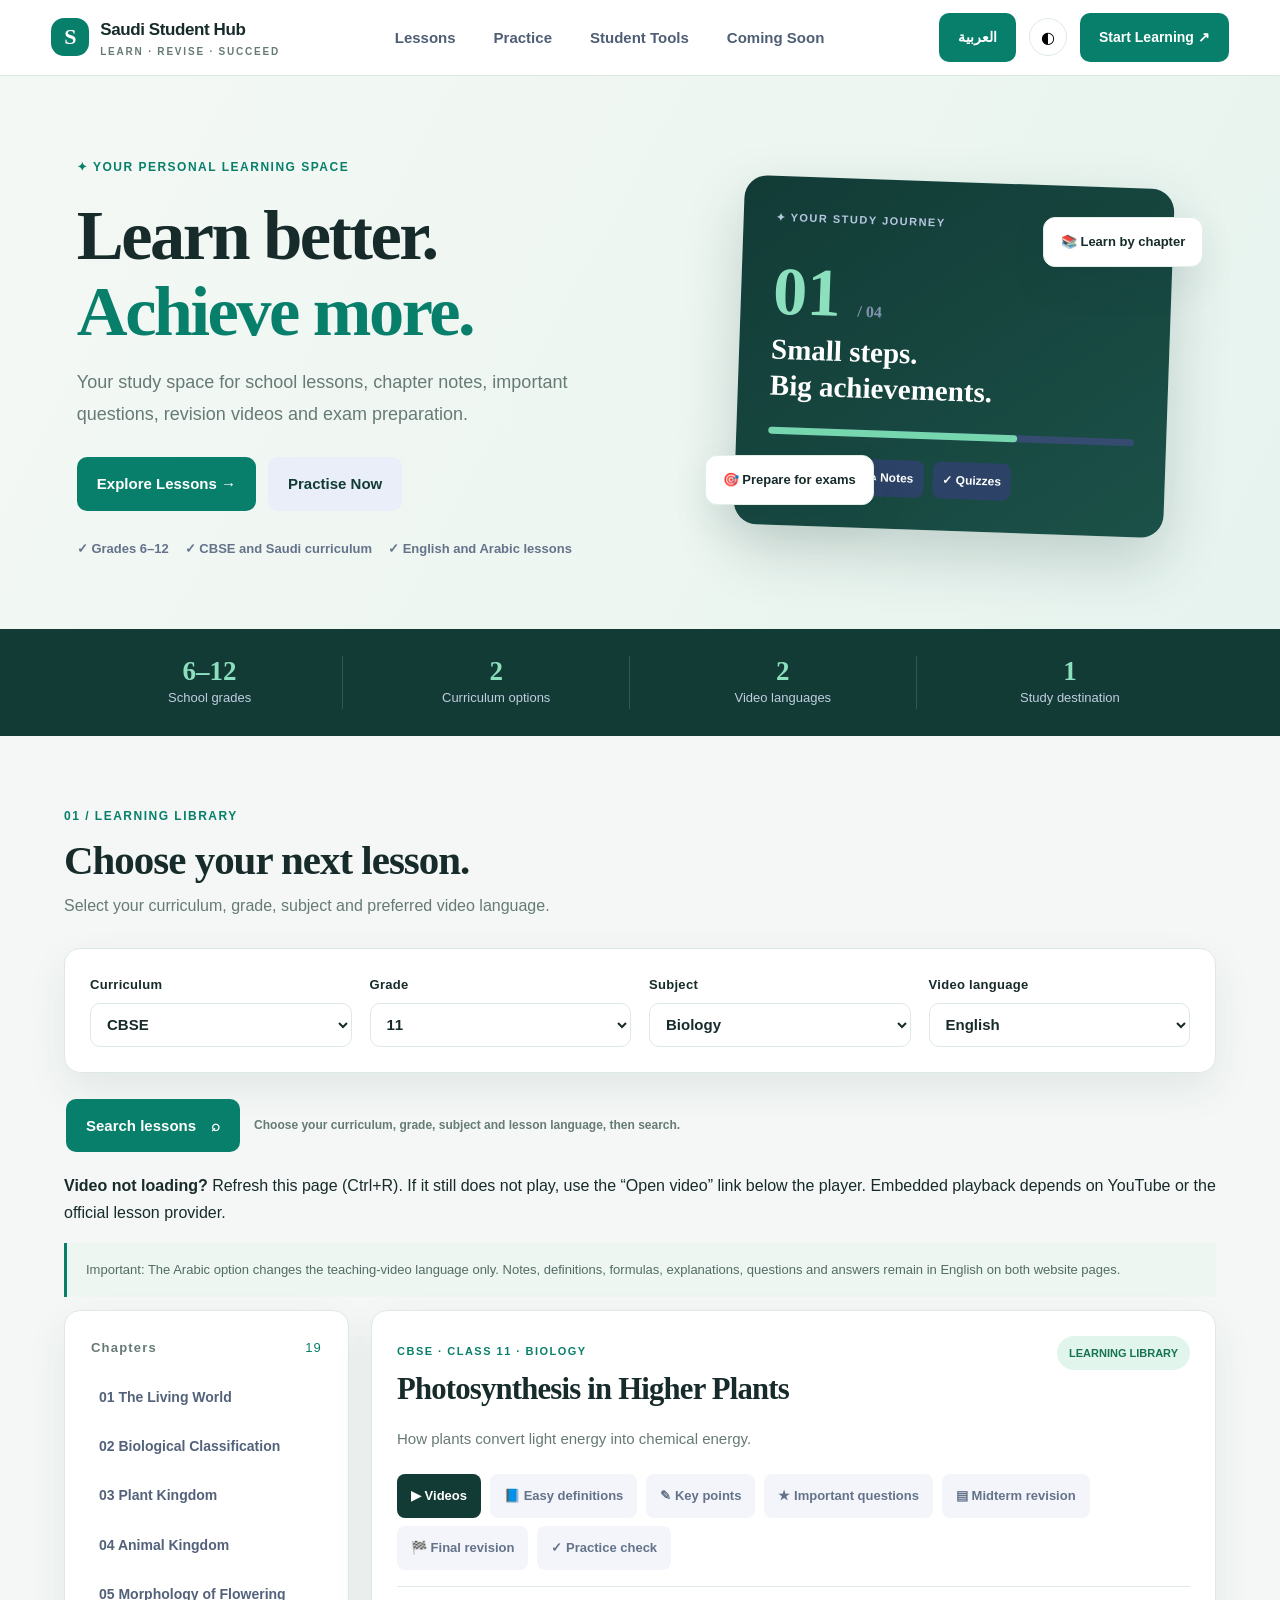
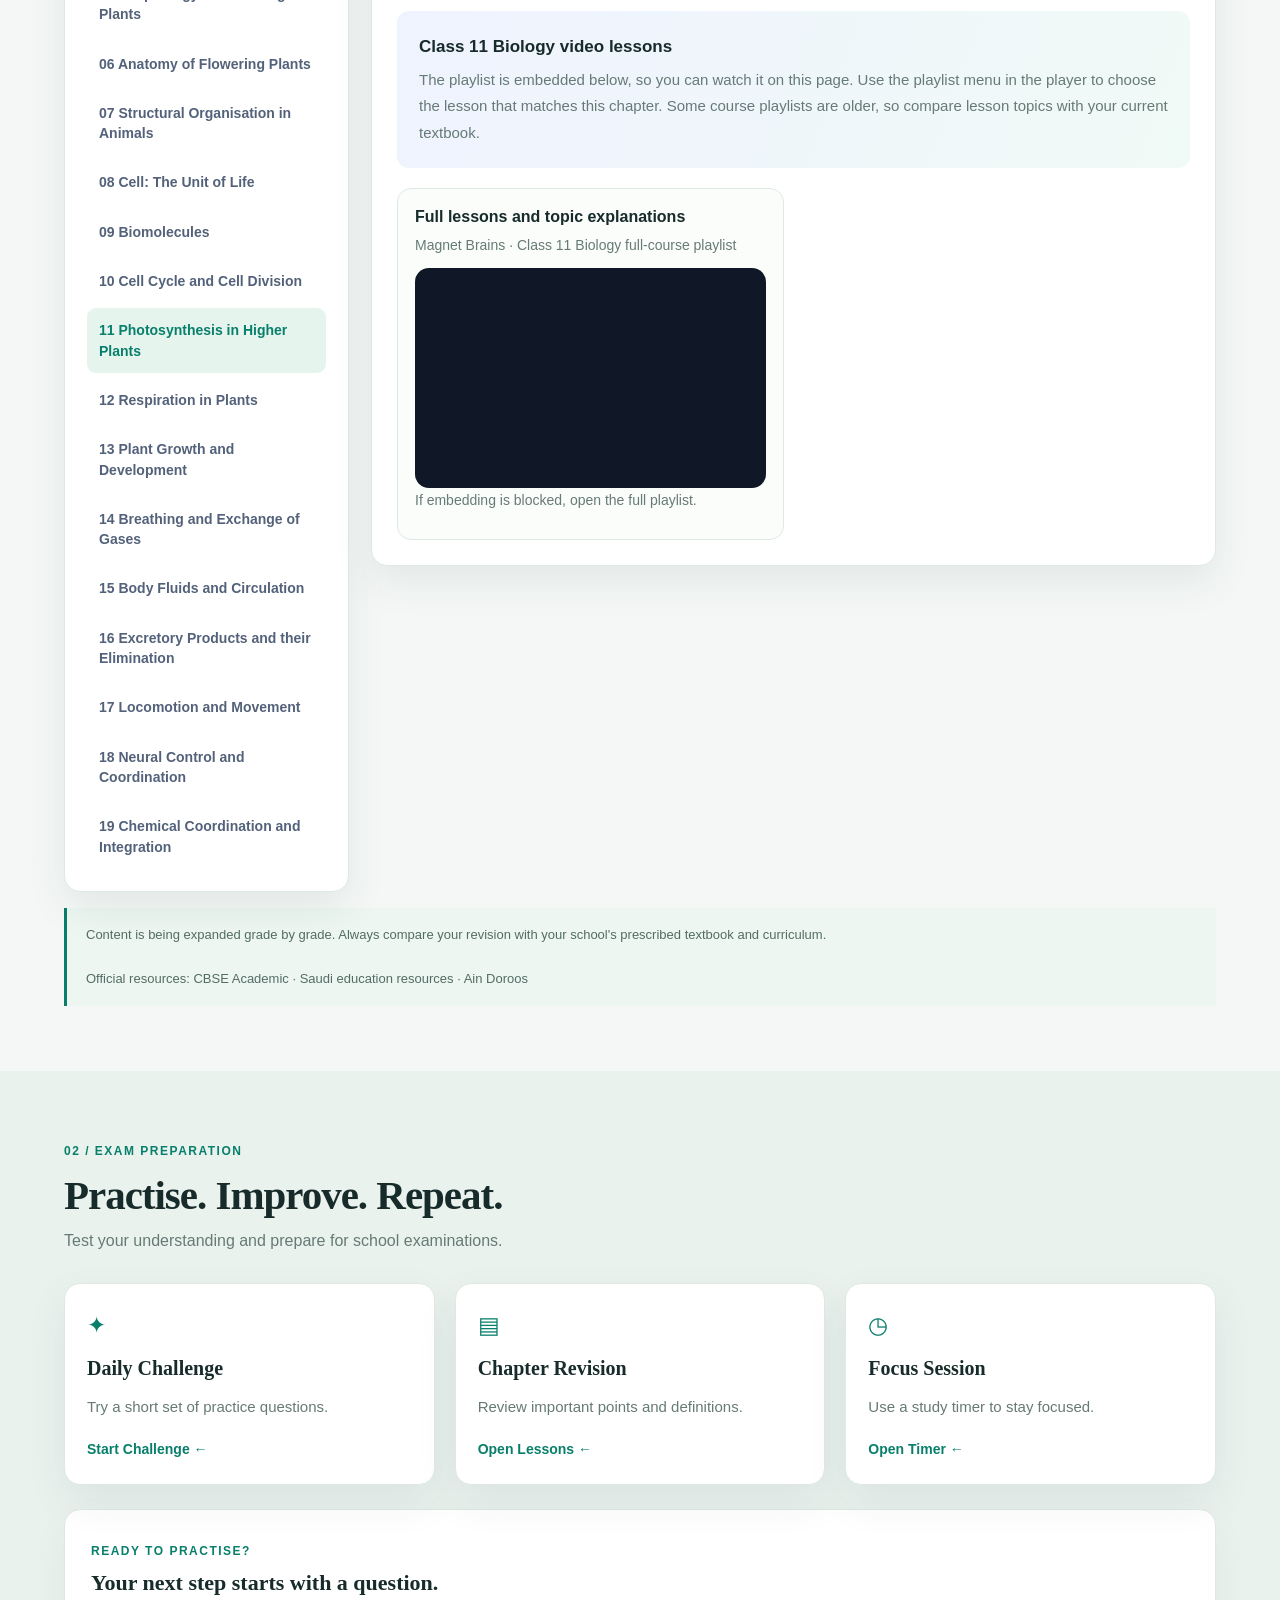
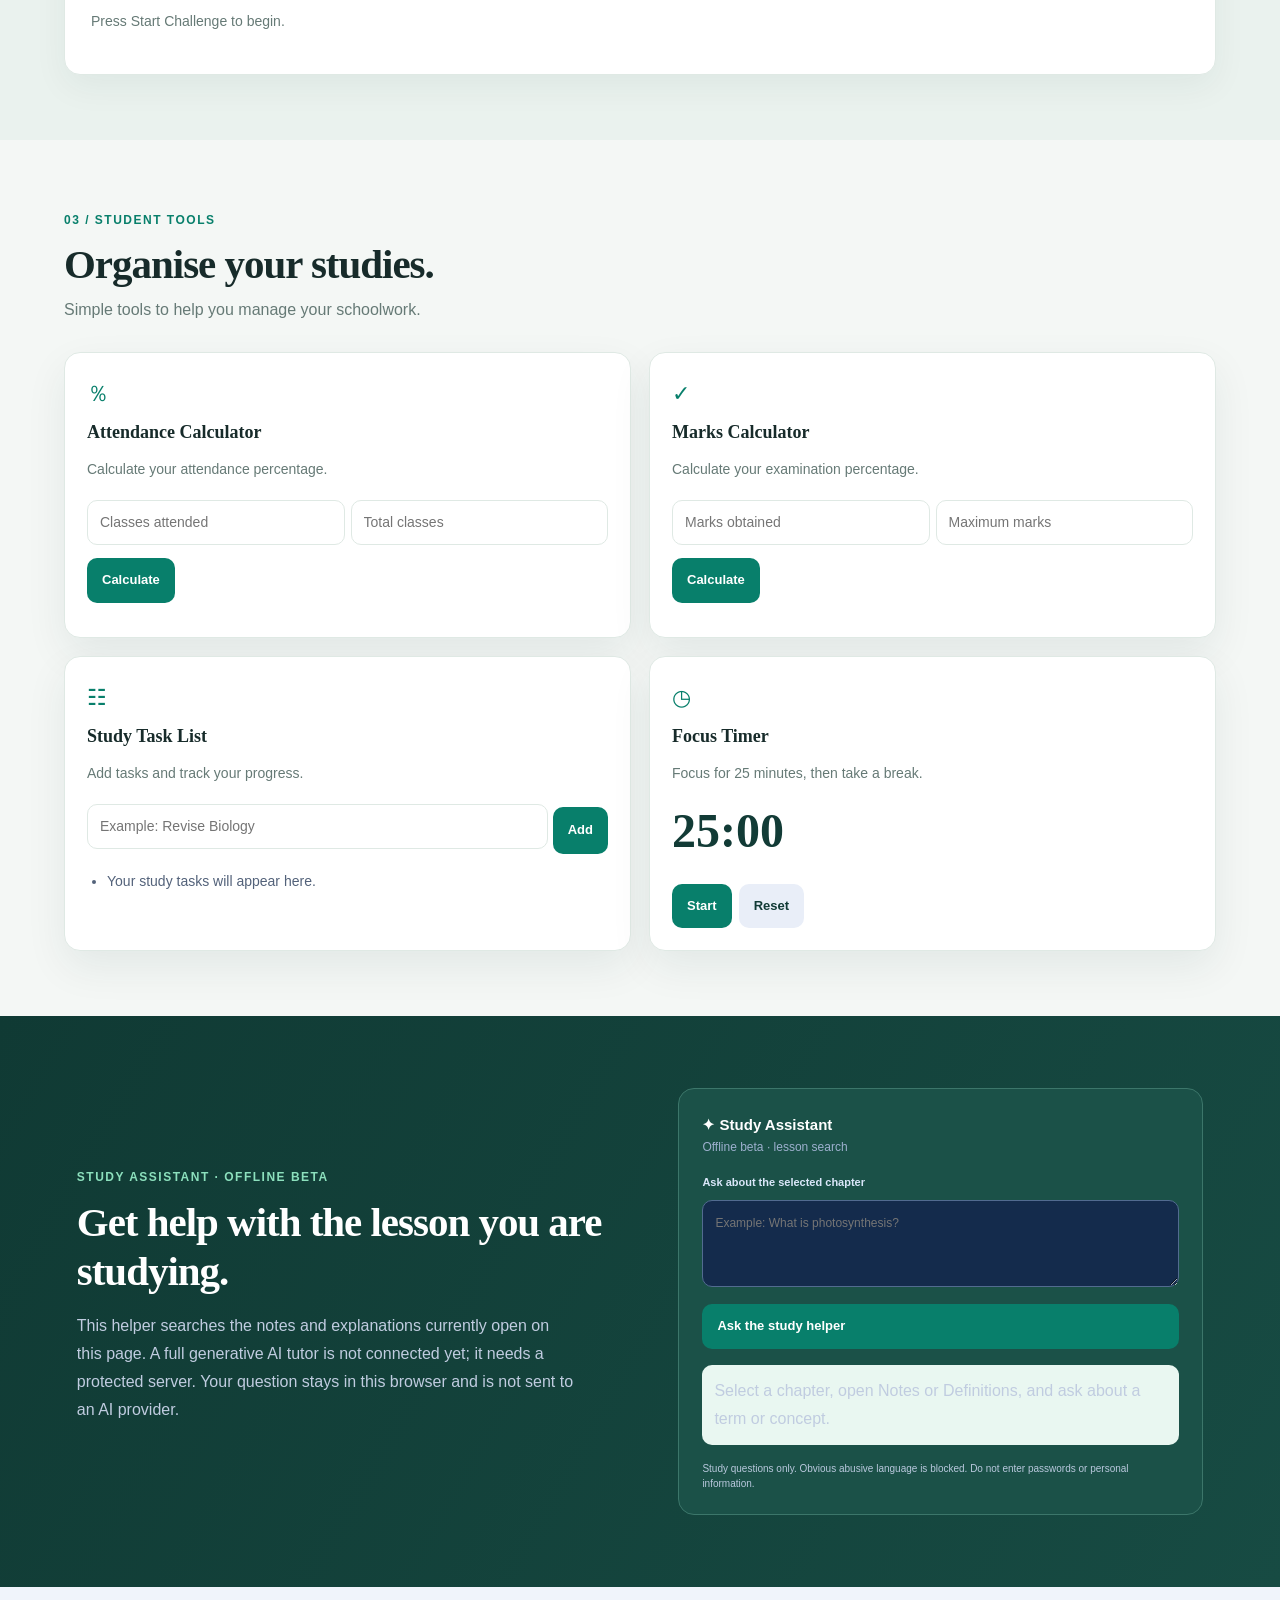
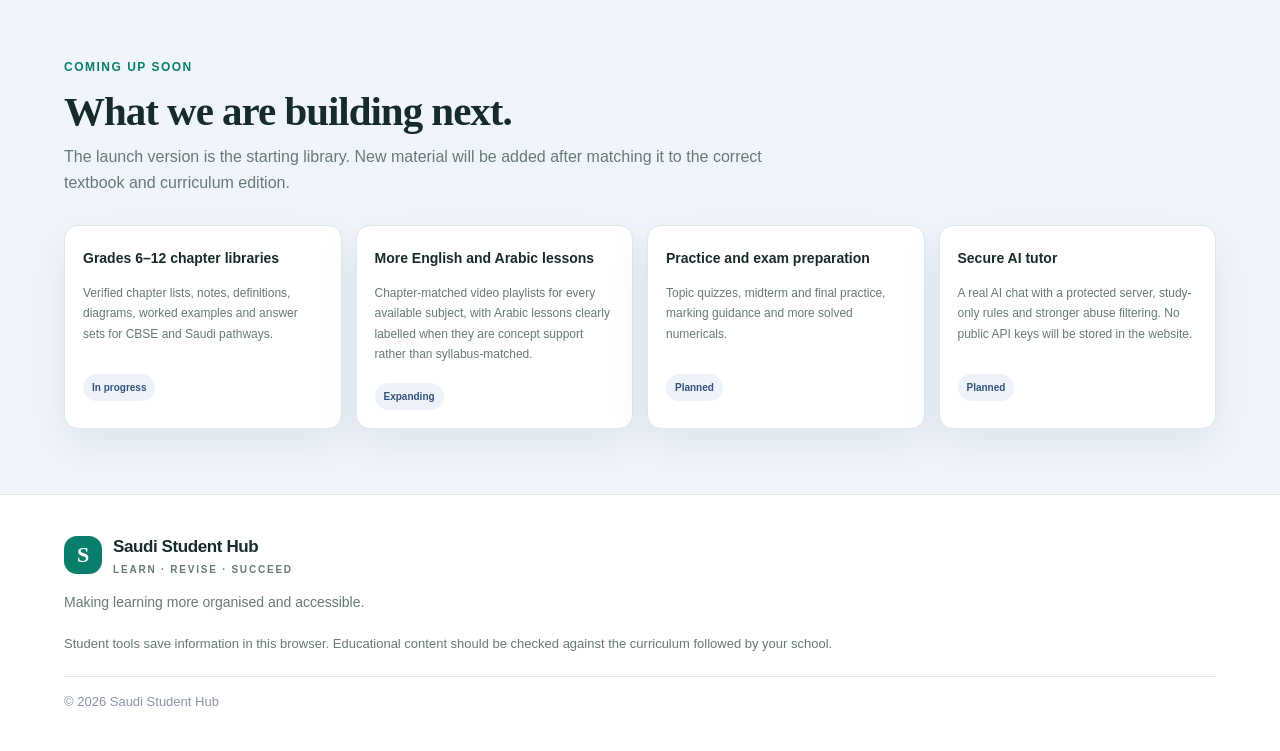
==== commit d5f89d72: "Add bilingual video refresh and playback fallback help" ====
--- a/index-en.html
+++ b/index-en.html
@@ -57,7 +57,7 @@
       <div class="art-card">
         <div class="art-head">
           <span>✦ YOUR STUDY JOURNEY</span>
-          <span class="status">READY</span>
+          <span class="status">BETA LIVE</span>
         </div>
         <div class="art-number">01 <small>/ 04</small></div>
         <h3>Small steps.<br>Big achievements.</h3>
@@ -138,6 +138,7 @@
       </label>
     </div>
     <div class="selector-search-row"><button id="searchLessons" class="btn primary" type="button">Search lessons <span aria-hidden="true">⌕</span></button><p id="searchStatus" class="search-status" role="status" aria-live="polite">Choose your curriculum, grade, subject and lesson language, then search.</p></div>
+    <p class="video-refresh-note" role="note"><b>Video not loading?</b> Refresh this page (Ctrl+R). If it still does not play, use the “Open video” link below the player. Embedded playback depends on YouTube or the official lesson provider.</p>
 
     <p class="scope-note">
       Important: The Arabic option changes the teaching-video language only.
--- a/style.css
+++ b/style.css
@@ -1,4 +1,3 @@
-@import url('https://fonts.googleapis.com/css2?family=DM+Sans:wght@400;500;600;700;800&family=Manrope:wght@400;500;600;700;800&display=swap');
 :root{--bg:#f6f8fc;--surface:#fff;--ink:#17243b;--muted:#69768b;--line:#e4e9f1;--navy:#172d50;--blue:#3867df;--mint:#dff6ee;--purple:#eee9ff;--shadow:0 18px 55px rgba(25,47,82,.08)}*{box-sizing:border-box}html{scroll-behavior:smooth}body{margin:0;background:var(--bg);color:var(--ink);font-family:'DM Sans',sans-serif;line-height:1.55}a{color:inherit;text-decoration:none}button,input,select{font:inherit}.topbar{height:78px;padding:0 max(5vw,24px);display:flex;align-items:center;justify-content:space-between;background:rgba(255,255,255,.94);border-bottom:1px solid var(--line);position:sticky;top:0;z-index:10;backdrop-filter:blur(14px)}.brand{display:flex;align-items:center;gap:11px;font-weight:800;letter-spacing:-.4px}.brandmark{width:38px;height:38px;border-radius:12px;background:var(--navy);color:white;display:grid;place-items:center;font:800 22px Manrope}.brand small{display:block;font-size:9px;letter-spacing:1.8px;color:var(--muted);font-weight:700}.topbar nav{display:flex;gap:34px;color:#4f5e75;font-size:13px;font-weight:700}.topbar nav a:hover{color:var(--blue)}.top-actions{display:flex;align-items:center;gap:13px}.icon-btn{border:1px solid var(--line);background:white;border-radius:50%;width:38px;height:38px;cursor:pointer}.primary-link{background:var(--blue);color:white;padding:11px 17px;border-radius:10px;font-size:12px;font-weight:800}.hero{padding:82px max(8vw,28px) 76px;display:grid;grid-template-columns:1.05fr .95fr;gap:6vw;align-items:center;background:linear-gradient(120deg,#f6f8fc 55%,#edf2ff)}.eyebrow{font-size:10px;font-weight:800;letter-spacing:1.8px;color:var(--blue)}.eyebrow i{display:inline-block;width:7px;height:7px;background:#46c49a;border-radius:50%;margin-right:8px}.hero h1{font:800 clamp(42px,5.4vw,72px)/1.04 Manrope;letter-spacing:-3.5px;margin:18px 0}.hero h1 em{color:var(--blue);font-style:normal}.hero-copy>p{color:var(--muted);max-width:520px;font-size:16px}.hero-actions{display:flex;gap:12px;margin:27px 0}.btn{border:0;border-radius:10px;padding:13px 18px;display:inline-flex;align-items:center;gap:15px;font-size:12px;font-weight:800;cursor:pointer}.primary{background:var(--blue);color:white}.secondary{background:#e9eef8;color:var(--navy)}.hero-meta{display:flex;flex-wrap:wrap;gap:17px;color:#64738a;font-size:11px;font-weight:700}.hero-art{min-height:340px;position:relative;display:grid;place-items:center;background:radial-gradient(circle,#dce6ff 0,transparent 65%)}.art-card{background:var(--navy);color:white;width:min(390px,90%);padding:28px;border-radius:23px;box-shadow:0 25px 65px #243e6b44;transform:rotate(2deg)}.art-head{display:flex;justify-content:space-between;color:#b7c7e2;font-size:9px;letter-spacing:1.5px;font-weight:800}.status{color:#70e0b4}.art-number{font:800 62px Manrope;margin-top:25px;color:#8baaff}.art-number small{font-size:16px;color:#8293b0}.art-card h3{font:700 26px/1.25 Manrope;margin:0 0 24px}.art-progress{height:7px;background:#354b70;border-radius:10px}.art-progress span{display:block;width:68%;height:100%;background:#6dd5b0;border-radius:10px}.art-tags{display:flex;gap:9px;margin-top:22px}.art-tags b{font-size:10px;background:#2c4266;padding:8px 10px;border-radius:8px}.bubble{position:absolute;background:white;padding:12px 16px;border-radius:12px;box-shadow:var(--shadow);font-size:11px;font-weight:800}.bubble-one{top:35px;right:0}.bubble-two{bottom:25px;left:0}.stats{margin:-1px auto 0;background:var(--navy);color:white;display:grid;grid-template-columns:repeat(4,1fr);padding:23px 8%;gap:15px}.stats div{display:flex;flex-direction:column;align-items:center;border-right:1px solid #ffffff24}.stats div:last-child{border:0}.stats b{font:800 23px Manrope;color:#8fe0c0}.stats span{font-size:10px;color:#c1cde0}.section{padding:82px max(7vw,24px)}.section-title{display:flex;justify-content:space-between;align-items:end;margin-bottom:27px}.section-title h2,.assistant h2{font:800 clamp(28px,3vw,40px) Manrope;letter-spacing:-1.5px;margin:8px 0}.section-title p{margin:0;color:var(--muted);font-size:13px}.selector-panel{display:grid;grid-template-columns:repeat(4,1fr);gap:14px;background:white;padding:20px;border:1px solid var(--line);border-radius:15px;box-shadow:var(--shadow);margin-bottom:20px}.selector-panel label{font-size:10px;color:var(--muted);font-weight:800;letter-spacing:.7px}.selector-panel select{display:block;width:100%;margin-top:7px;padding:12px;border:1px solid var(--line);border-radius:9px;background:#fbfcff;color:var(--ink);font-size:12px}.learning-layout{display:grid;grid-template-columns:245px 1fr;gap:18px;align-items:start}.chapter-panel,.chapter-area{background:white;border:1px solid var(--line);border-radius:15px;box-shadow:var(--shadow)}.chapter-panel{padding:18px}.panel-heading{display:flex;justify-content:space-between;font-size:10px;letter-spacing:1.2px;color:var(--muted);padding:4px 4px 14px}.panel-heading span{color:var(--blue)}#chapterList{display:grid;gap:5px}.chapter-button{text-align:left;border:0;background:transparent;padding:11px;border-radius:9px;color:#53627a;font-size:11px;font-weight:700;cursor:pointer}.chapter-button.active,.chapter-button:hover{background:#edf2ff;color:var(--blue)}.chapter-area{padding:25px;min-height:600px}.chapter-top{display:flex;justify-content:space-between;gap:12px;align-items:start}.chapter-top .eyebrow{font-size:9px}.chapter-top h2{font:800 27px Manrope;letter-spacing:-.8px;margin:7px 0}.chapter-tag{background:#e9f7f1;color:#22845e;padding:7px 10px;border-radius:20px;font-size:9px;font-weight:800;white-space:nowrap}.chapter-desc{color:var(--muted);font-size:12px;margin:5px 0 18px}.tabs{display:flex;gap:6px;flex-wrap:wrap;border-bottom:1px solid var(--line);padding-bottom:12px}.tab{background:#f3f5fa;border:0;border-radius:8px;padding:9px 12px;font-size:10px;font-weight:800;color:#64728a;cursor:pointer}.tab.active{background:var(--navy);color:white}.tab-content{padding-top:19px}.video-grid{display:grid;grid-template-columns:repeat(2,1fr);gap:15px}.video-card{border:1px solid var(--line);border-radius:12px;padding:12px}.video-card h4{margin:0 0 5px;font-size:12px}.video-card p{margin:0 0 10px;color:var(--muted);font-size:10px}.video-frame{width:100%;aspect-ratio:16/9;border:0;border-radius:9px;background:#101c31}.video-note{font-size:10px;color:var(--muted);margin-top:12px}.notes-grid{display:grid;grid-template-columns:repeat(2,1fr);gap:11px}.note{background:#f7f9fd;border:1px solid var(--line);padding:15px;border-radius:10px}.note b{font-size:11px}.note p{font-size:11px;color:var(--muted);margin:5px 0 0}.question{border:1px solid var(--line);border-radius:10px;padding:14px;margin-bottom:10px}.question h4{font-size:12px;margin:0 0 9px}.answer{display:none;background:#eff8f4;padding:11px;border-radius:8px;font-size:11px;color:#245c48;margin-top:9px}.answer.show{display:block}.reveal{border:0;background:#edf2ff;color:var(--blue);border-radius:7px;padding:7px 10px;font-size:10px;font-weight:800;cursor:pointer}.revision-banner{background:linear-gradient(110deg,#eff3ff,#f0faf6);border-radius:12px;padding:18px;margin-bottom:15px}.revision-banner b{font-size:13px}.revision-banner p{font-size:11px;color:var(--muted);margin:5px 0 0}.revision-list{padding-left:18px;font-size:11px;color:#53627a}.revision-list li{margin:9px 0}.quiz-question{font-size:13px;font-weight:800}.quiz-options{display:grid;gap:8px;margin-top:13px}.quiz-option{border:1px solid var(--line);background:white;text-align:left;padding:10px;border-radius:8px;font-size:11px;cursor:pointer}.quiz-option.correct{background:#e5f8ef;border-color:#78cba7}.quiz-option.wrong{background:#fff0ef;border-color:#e4a19a}.scope-note{margin-top:16px;padding:13px 16px;border-left:3px solid #7f9ce9;background:#edf2fc;color:#5e6b82;font-size:10px}.practice-section{background:#eef2fa}.practice-grid{display:grid;grid-template-columns:repeat(3,1fr);gap:15px}.practice-card{background:white;padding:22px;border-radius:13px;border:1px solid var(--line)}.card-icon{font-size:23px;color:var(--blue)}.practice-card h3{font:800 17px Manrope;margin:12px 0 5px}.practice-card p{font-size:11px;color:var(--muted);min-height:36px}.text-btn{border:0;background:transparent;color:var(--blue);font-size:11px;font-weight:800;padding:0;cursor:pointer}.quiz-area{background:white;border:1px solid var(--line);border-radius:13px;margin-top:17px;padding:22px;min-height:130px}.quiz-area h3{margin:7px 0;font:800 20px Manrope}.quiz-area p{font-size:11px;color:var(--muted)}.tools-grid{display:grid;grid-template-columns:repeat(4,1fr);gap:14px}.tool-card{background:white;border:1px solid var(--line);border-radius:13px;padding:18px}.tool-symbol{font-size:22px;color:var(--blue)}.tool-card h3{font:800 14px Manrope;margin:8px 0 4px}.tool-card p{font-size:10px;color:var(--muted);min-height:30px}.two-inputs{display:grid;grid-template-columns:1fr 1fr;gap:6px}.tool-card input{min-width:0;width:100%;border:1px solid var(--line);border-radius:7px;padding:9px;font-size:10px;margin:4px 0}.small{padding:9px 12px;font-size:10px;margin-top:8px}.tool-card output{display:block;font-size:10px;color:#26845f;margin-top:8px}.task-form{display:flex;gap:5px}.task-form input{flex:1}.task-form button{white-space:nowrap}#taskList{padding-left:17px;font-size:10px;color:#53627a}#timer{font:800 30px Manrope;margin:12px 0;color:var(--navy)}.timer-buttons{display:flex;gap:7px}.assistant{background:var(--navy);color:white;padding:58px max(8vw,25px);display:grid;grid-template-columns:1fr 1fr;gap:8vw;align-items:center}.assistant .eyebrow{color:#8fe0c0}.assistant p{color:#c0cce0;font-size:13px;max-width:500px}.chat-preview{background:#203b65;border:1px solid #49618a;border-radius:16px;padding:18px}.chat-title{font-weight:800;font-size:12px}.chat-title small{display:block;color:#9db0ce;font-size:9px;font-weight:500}.chat-bubble{background:#36517a;padding:12px;border-radius:10px;font-size:11px;max-width:85%;color:white}.chat-bubble.reply{background:#e9f7f1;color:#245c48;margin-left:auto}footer{padding:32px max(7vw,24px);background:white;border-top:1px solid var(--line)}footer>p{font-size:11px;color:var(--muted)}footer>small{font-size:10px;color:var(--muted)}.footer-bottom{border-top:1px solid var(--line);margin-top:20px;padding-top:14px;color:#8994a6;font-size:10px}.dark{--bg:#101827;--surface:#182438;--ink:#eaf0fa;--muted:#a7b4c8;--line:#2b3a50;--navy:#0b1730}.dark .topbar,.dark footer,.dark .chapter-panel,.dark .chapter-area,.dark .selector-panel,.dark .practice-card,.dark .quiz-area,.dark .tool-card{background:#182438;color:var(--ink)}.dark .selector-panel select,.dark .chapter-button,.dark .quiz-option,.dark .tool-card input{background:#202e43;color:var(--ink);border-color:var(--line)}.dark .hero{background:linear-gradient(120deg,#101827,#1a2942)}.dark .stats{background:#0b1730}.dark .practice-section{background:#131f32}.dark .note{background:#202e43}.dark .answer{background:#1e4238;color:#b9ead5}.dark .scope-note{background:#1c2c45;color:#bac8dc}.dark .icon-btn{background:#202e43;color:white;border-color:var(--line)}
 @media(max-width:900px){.topbar nav{gap:14px}.hero{padding-top:55px}.tools-grid{grid-template-columns:repeat(2,1fr)}}@media(max-width:680px){.topbar{height:66px;padding:0 16px}.topbar nav{display:none}.primary-link{display:none}.hero{grid-template-columns:1fr;padding:55px 22px 40px}.hero-art{min-height:280px}.hero h1{font-size:49px}.stats{grid-template-columns:repeat(2,1fr);padding:20px}.stats div:nth-child(2){border:0}.section{padding:55px 17px}.selector-panel{grid-template-columns:repeat(2,1fr);padding:14px}.learning-layout{grid-template-columns:1fr}.chapter-panel{padding:12px}.chapter-list{display:flex!important;overflow:auto;gap:5px}#chapterList{display:flex}.chapter-button{white-space:nowrap}.chapter-area{padding:17px}.chapter-top h2{font-size:22px}.video-grid,.notes-grid{grid-template-columns:1fr}.practice-grid{grid-template-columns:1fr}.tools-grid{grid-template-columns:1fr 1fr}.assistant{grid-template-columns:1fr;padding:45px 22px}.hero-meta{gap:9px}.section-title h2{font-size:29px}}@media(max-width:390px){.tools-grid{grid-template-columns:1fr}.selector-panel{grid-template-columns:1fr 1fr}.art-tags{gap:4px}.art-tags b{font-size:8px;padding:7px}}
 
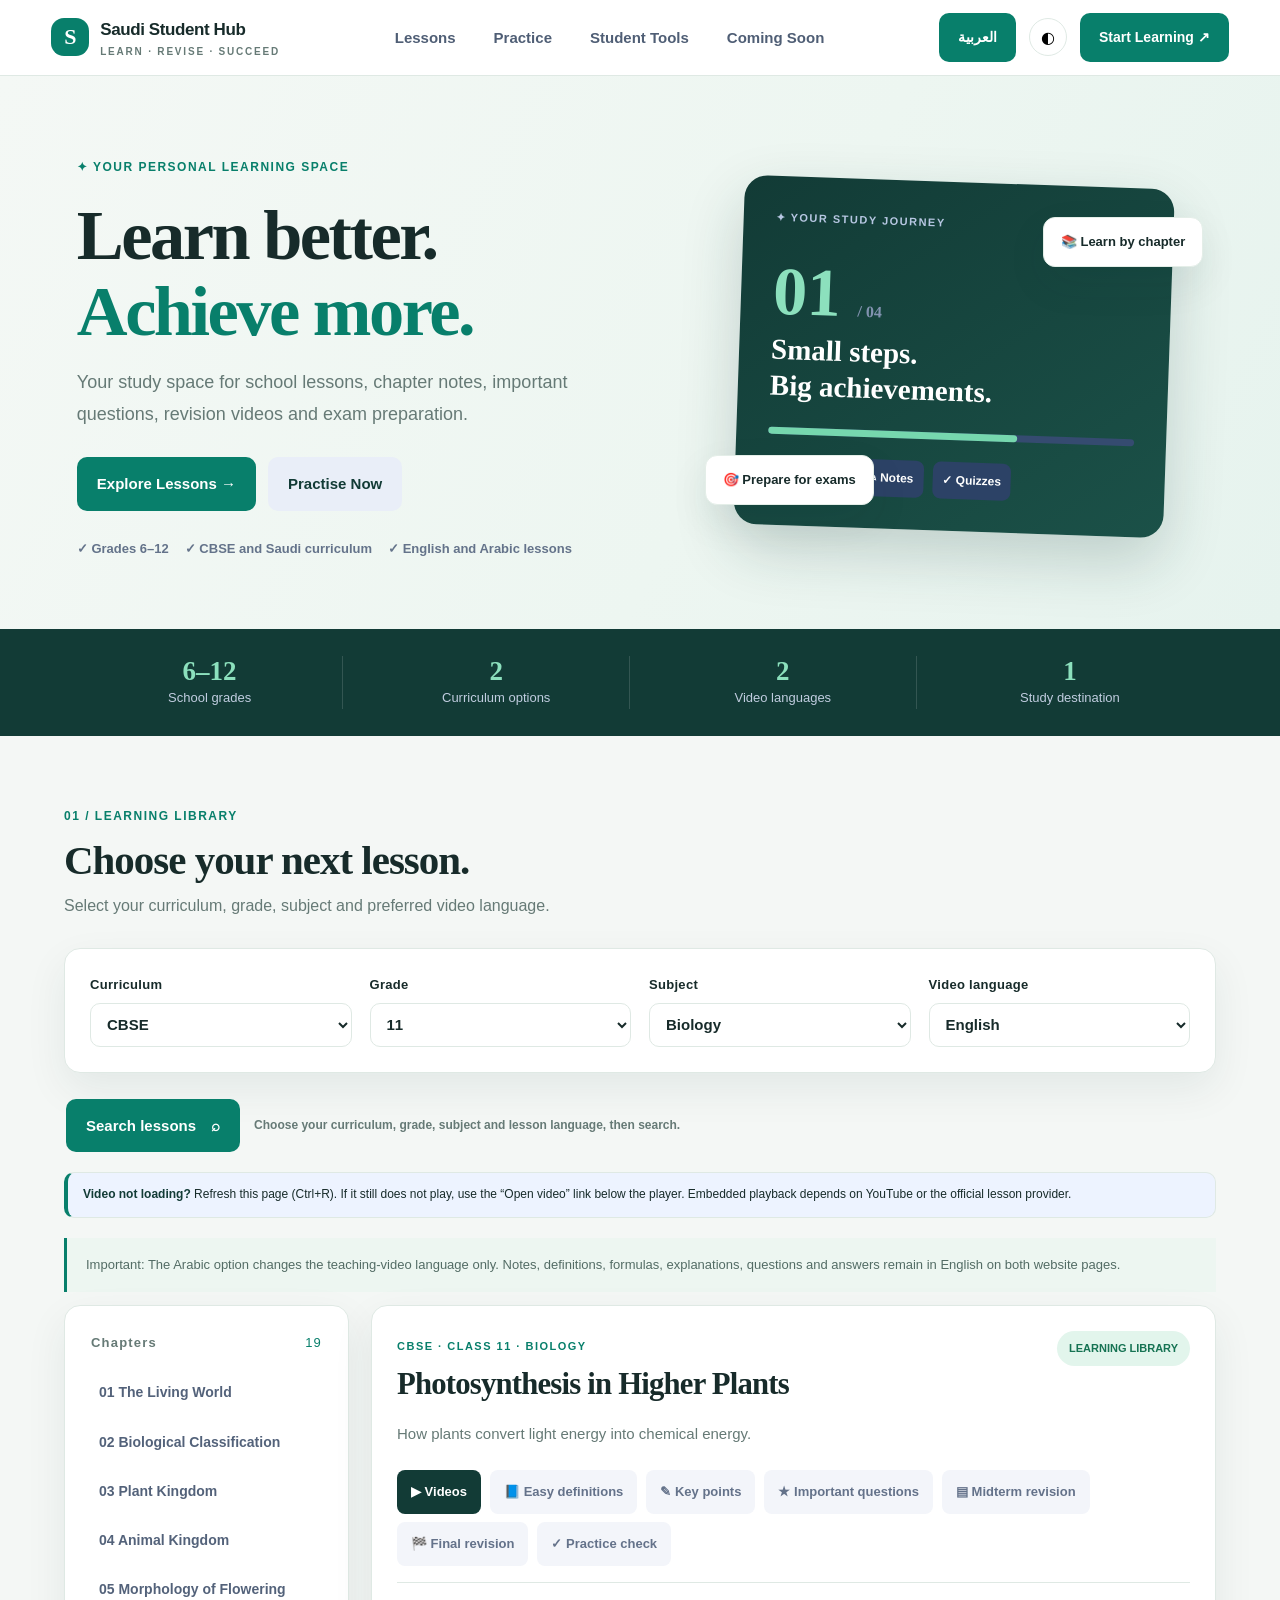
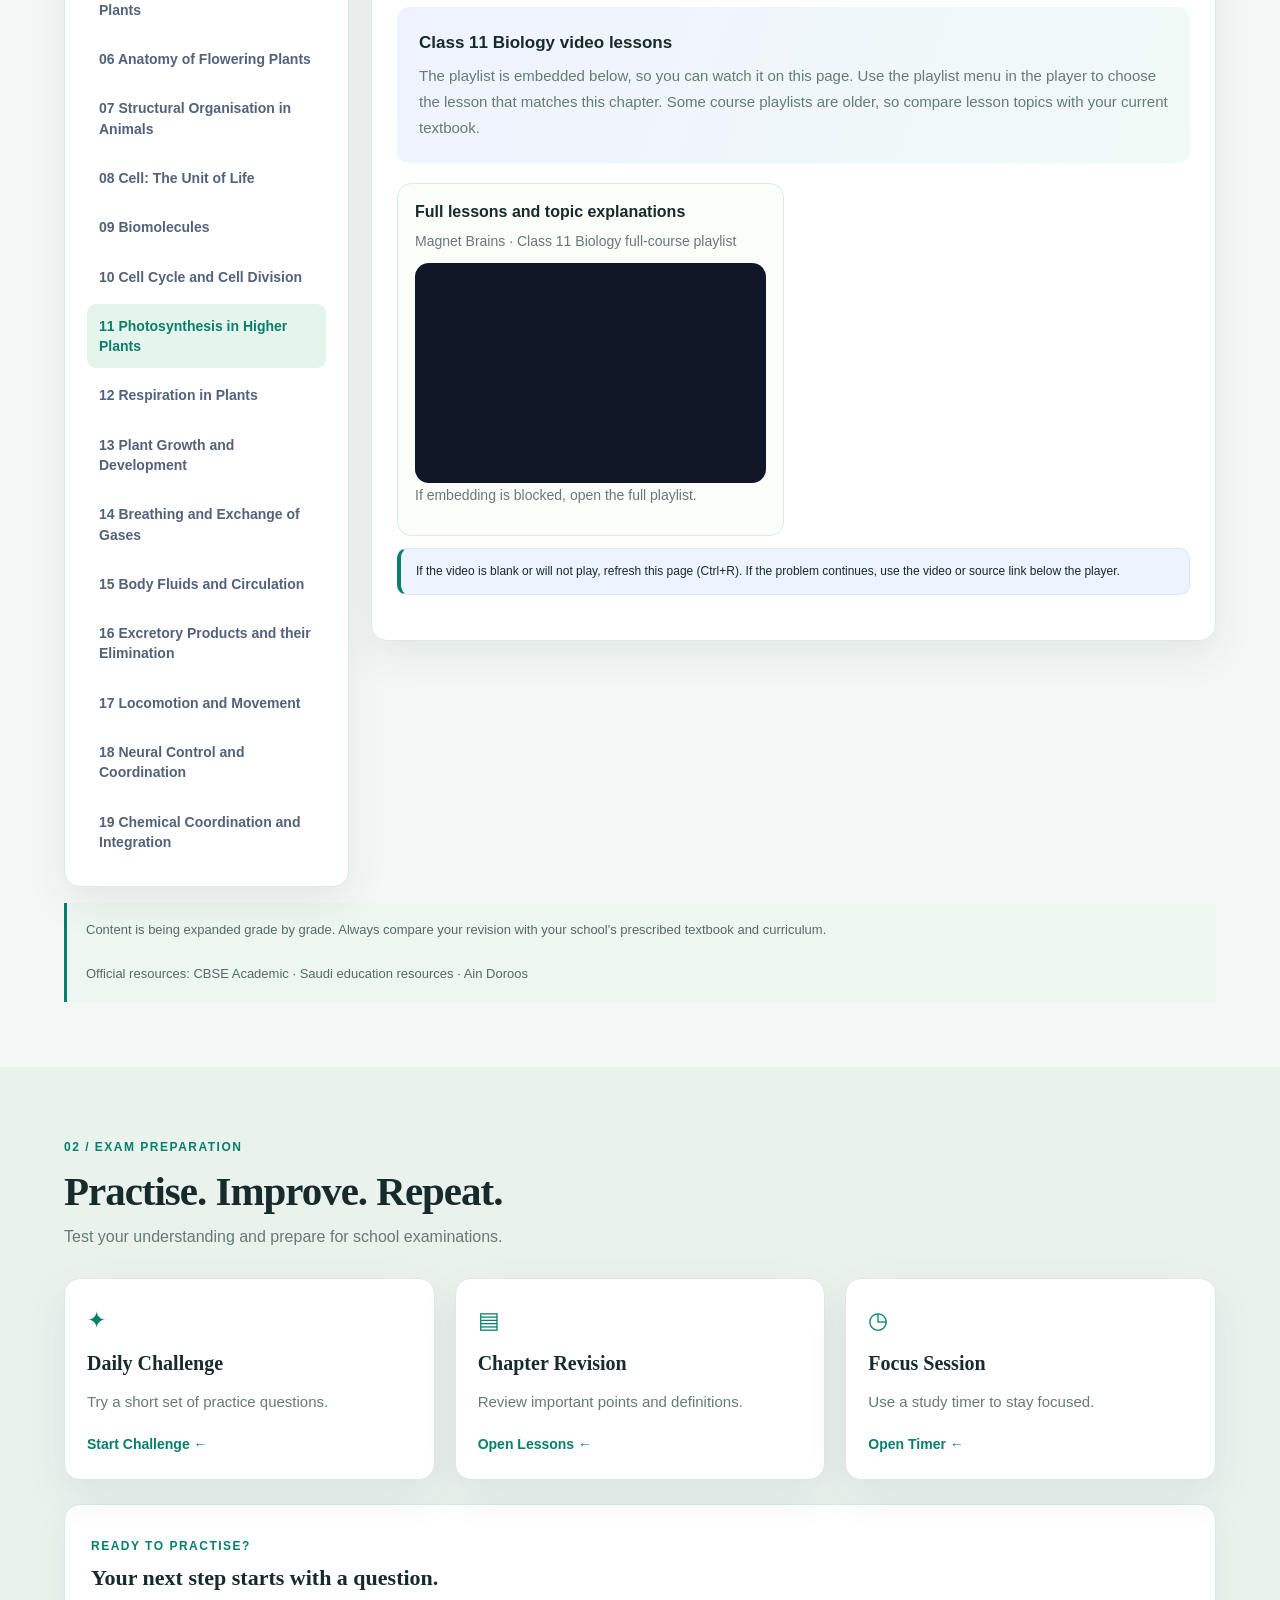
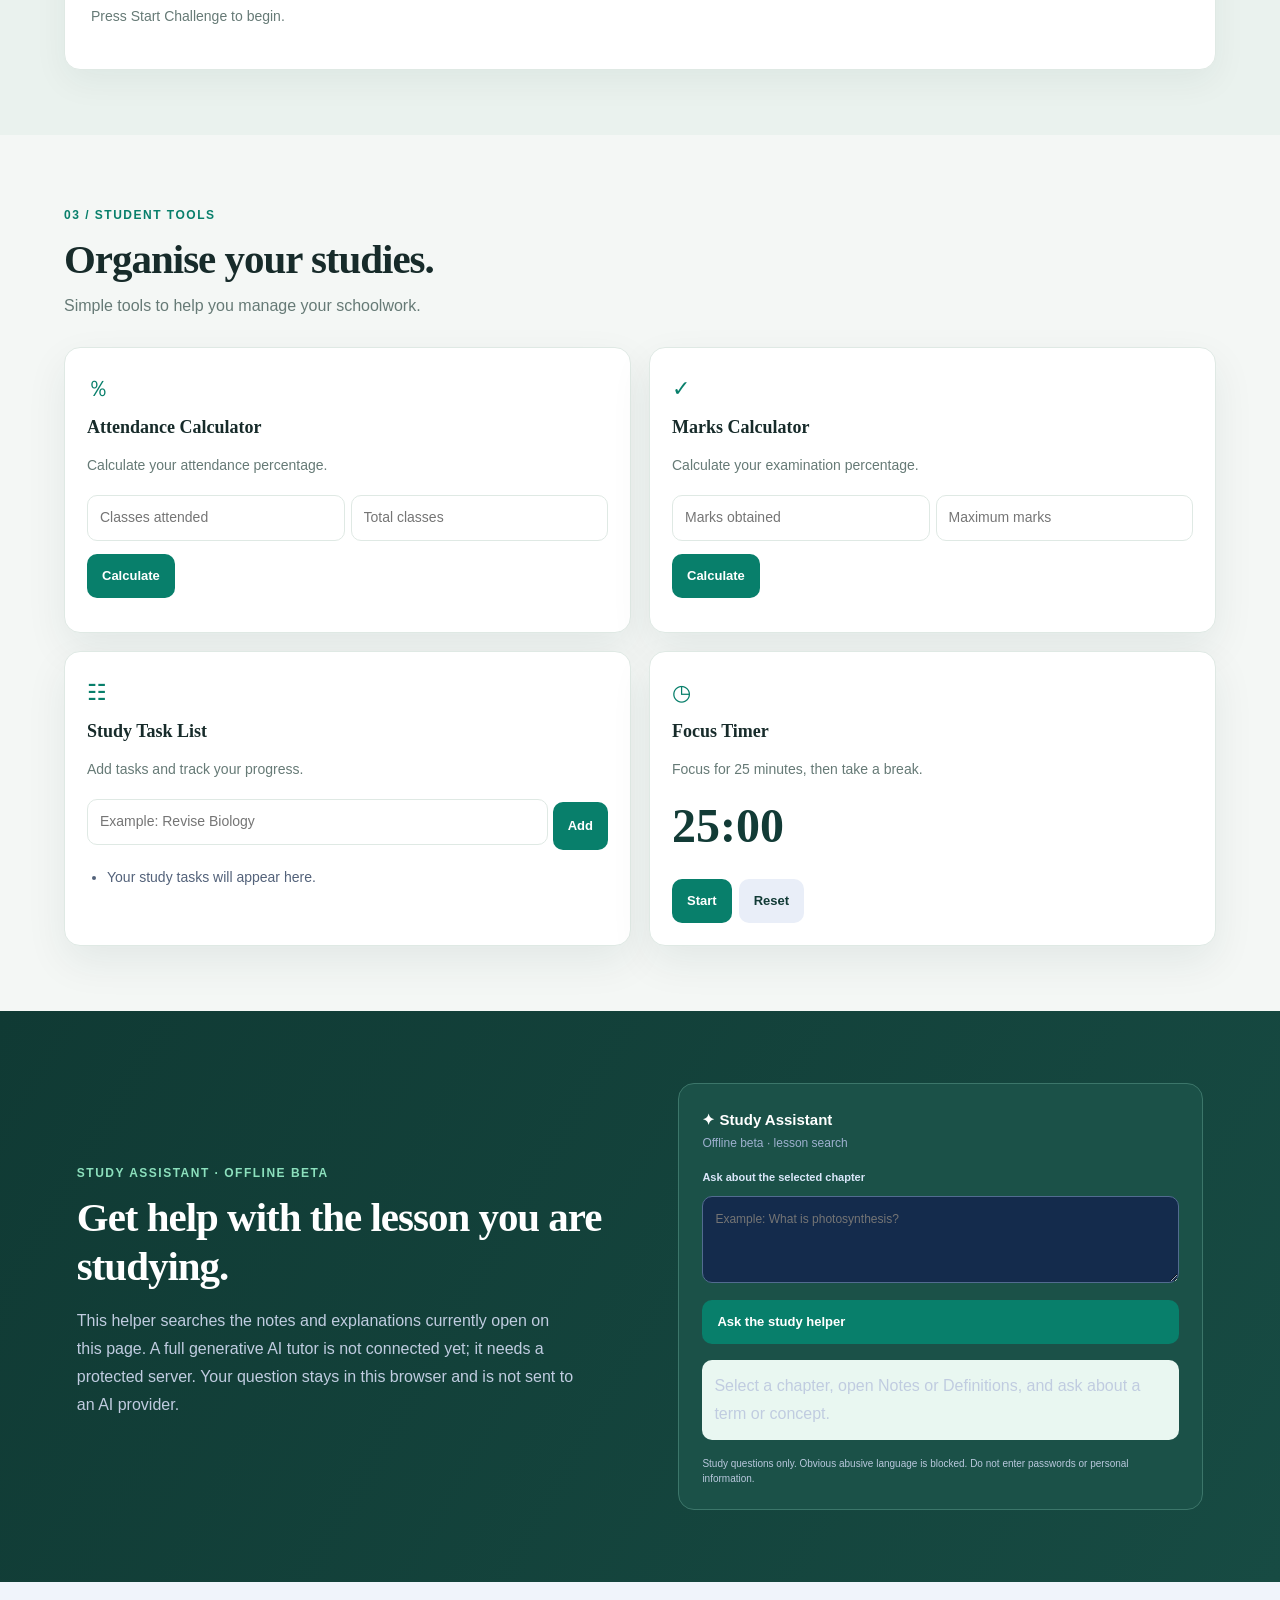
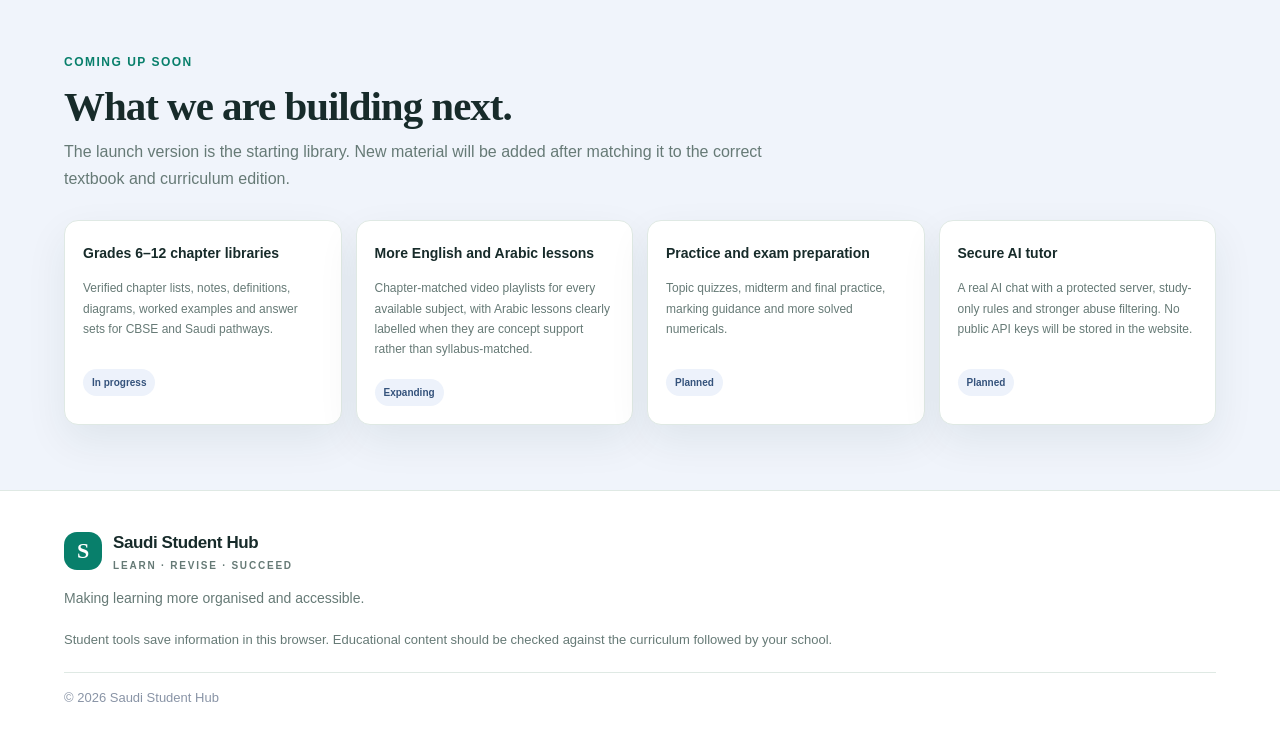
==== commit 8d607f1f: "Load Saudi curriculum resource navigation" ====
--- a/index-en.html
+++ b/index-en.html
@@ -312,5 +312,6 @@
 </footer>
 
 <script src="script.js"></script>
+<script src="curriculum-expansion.js"></script>
 </body>
 </html>
--- a/style.css
+++ b/style.css
@@ -582,3 +582,9 @@
 .dark .search-status{color:#bdc9d9}
 @media(max-width:900px){.roadmap-grid{grid-template-columns:repeat(2,minmax(0,1fr))}}
 @media(max-width:600px){.selector-search-row{align-items:stretch}.selector-search-row .btn{width:100%}.roadmap-grid{grid-template-columns:1fr}.roadmap-card p{min-height:0}}
+
+/* Video playback recovery notice */
+.video-refresh-note{margin:12px 0 20px;padding:12px 15px;border:1px solid var(--line);border-left:4px solid var(--blue);border-radius:10px;background:#edf3ff;color:var(--ink);font-size:12px;line-height:1.65}
+.video-refresh-note b{color:var(--navy)}
+.dark .video-refresh-note{background:#202e43;border-color:var(--line);color:var(--ink)}
+.dark .video-refresh-note b{color:#b9d0ff}
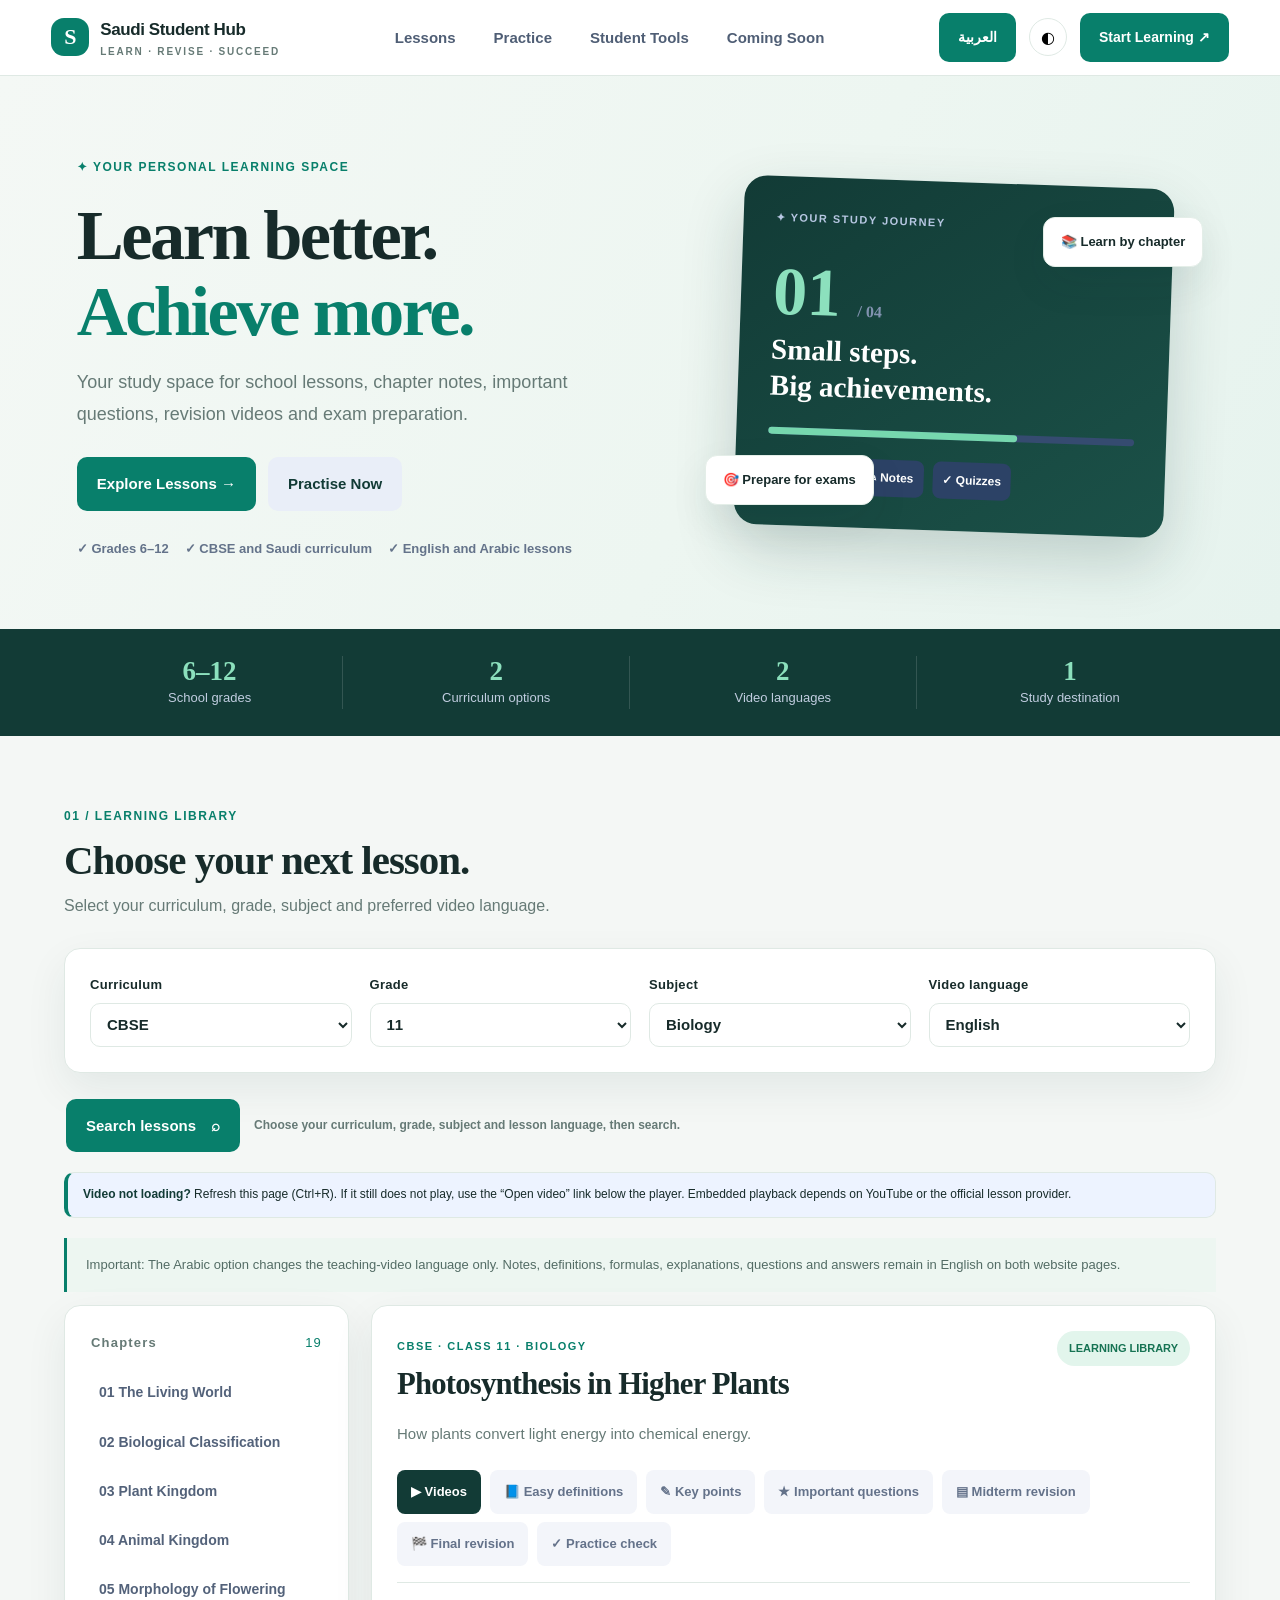
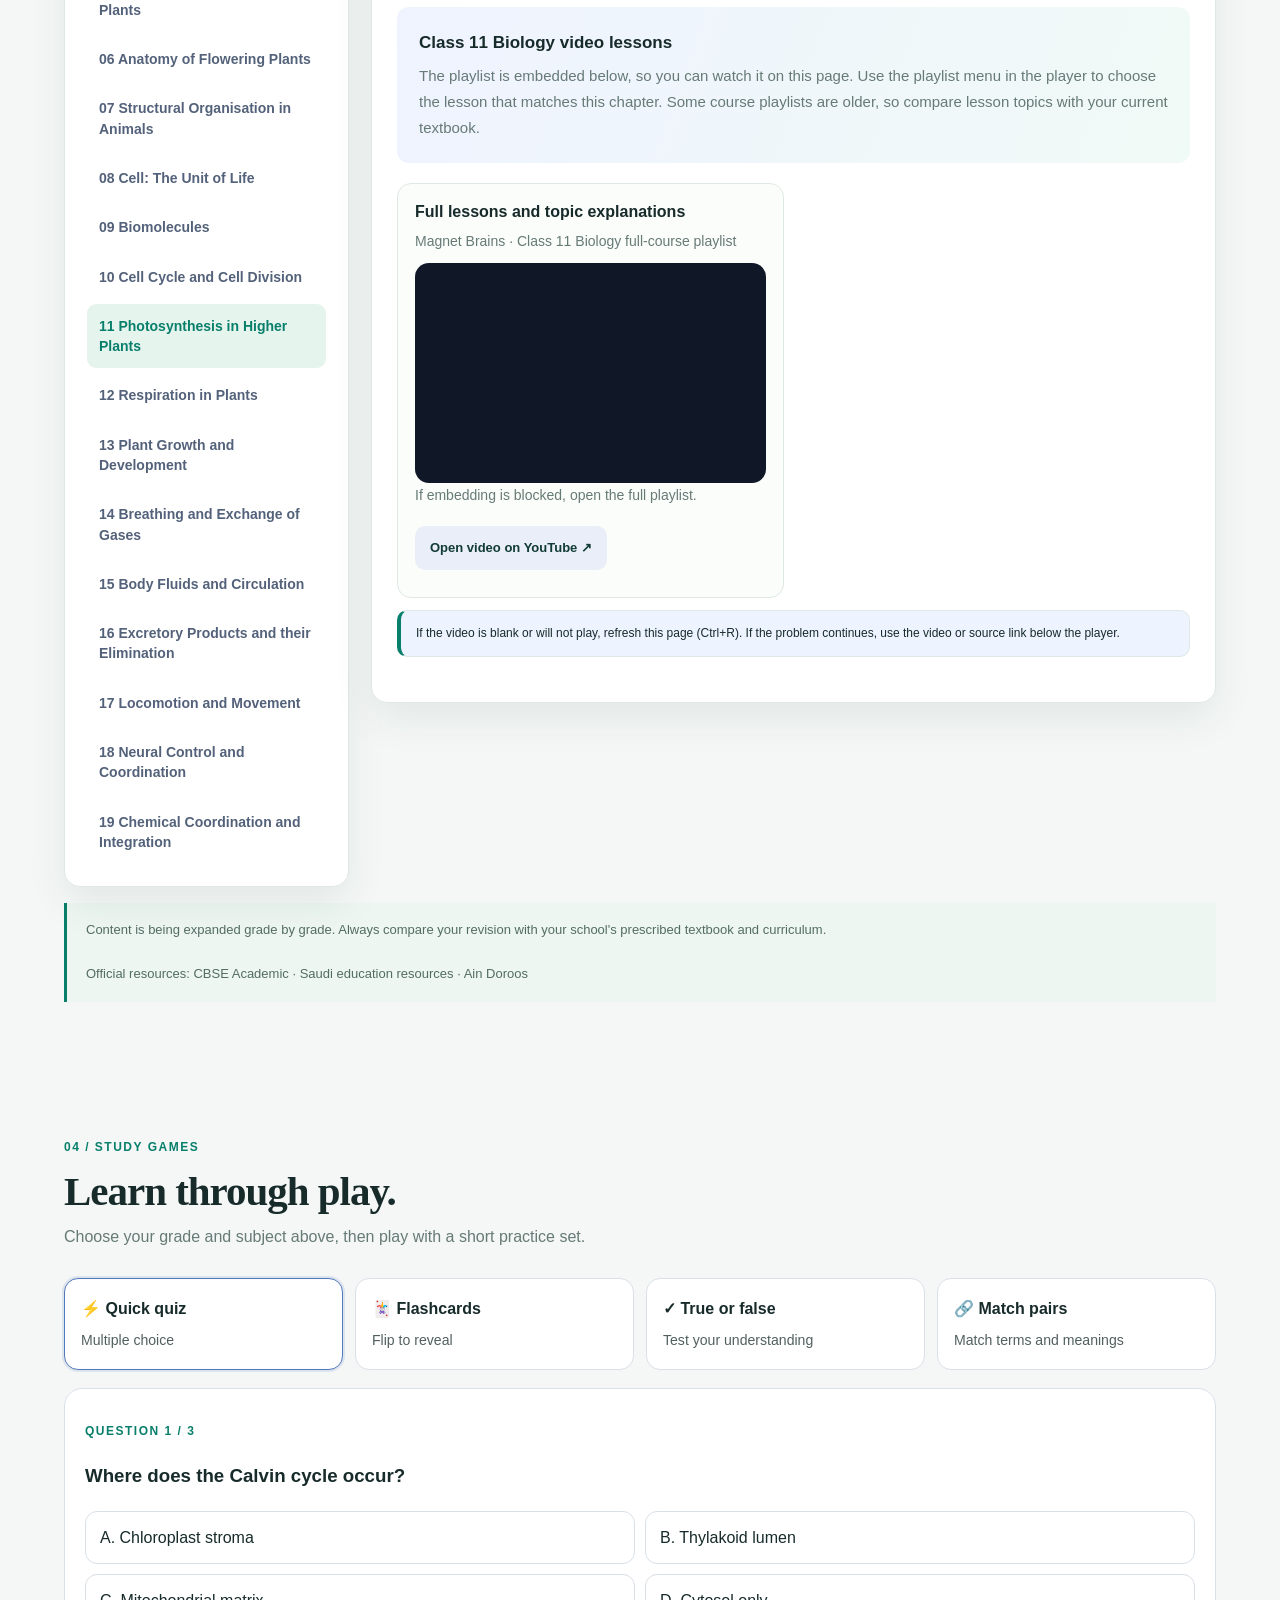
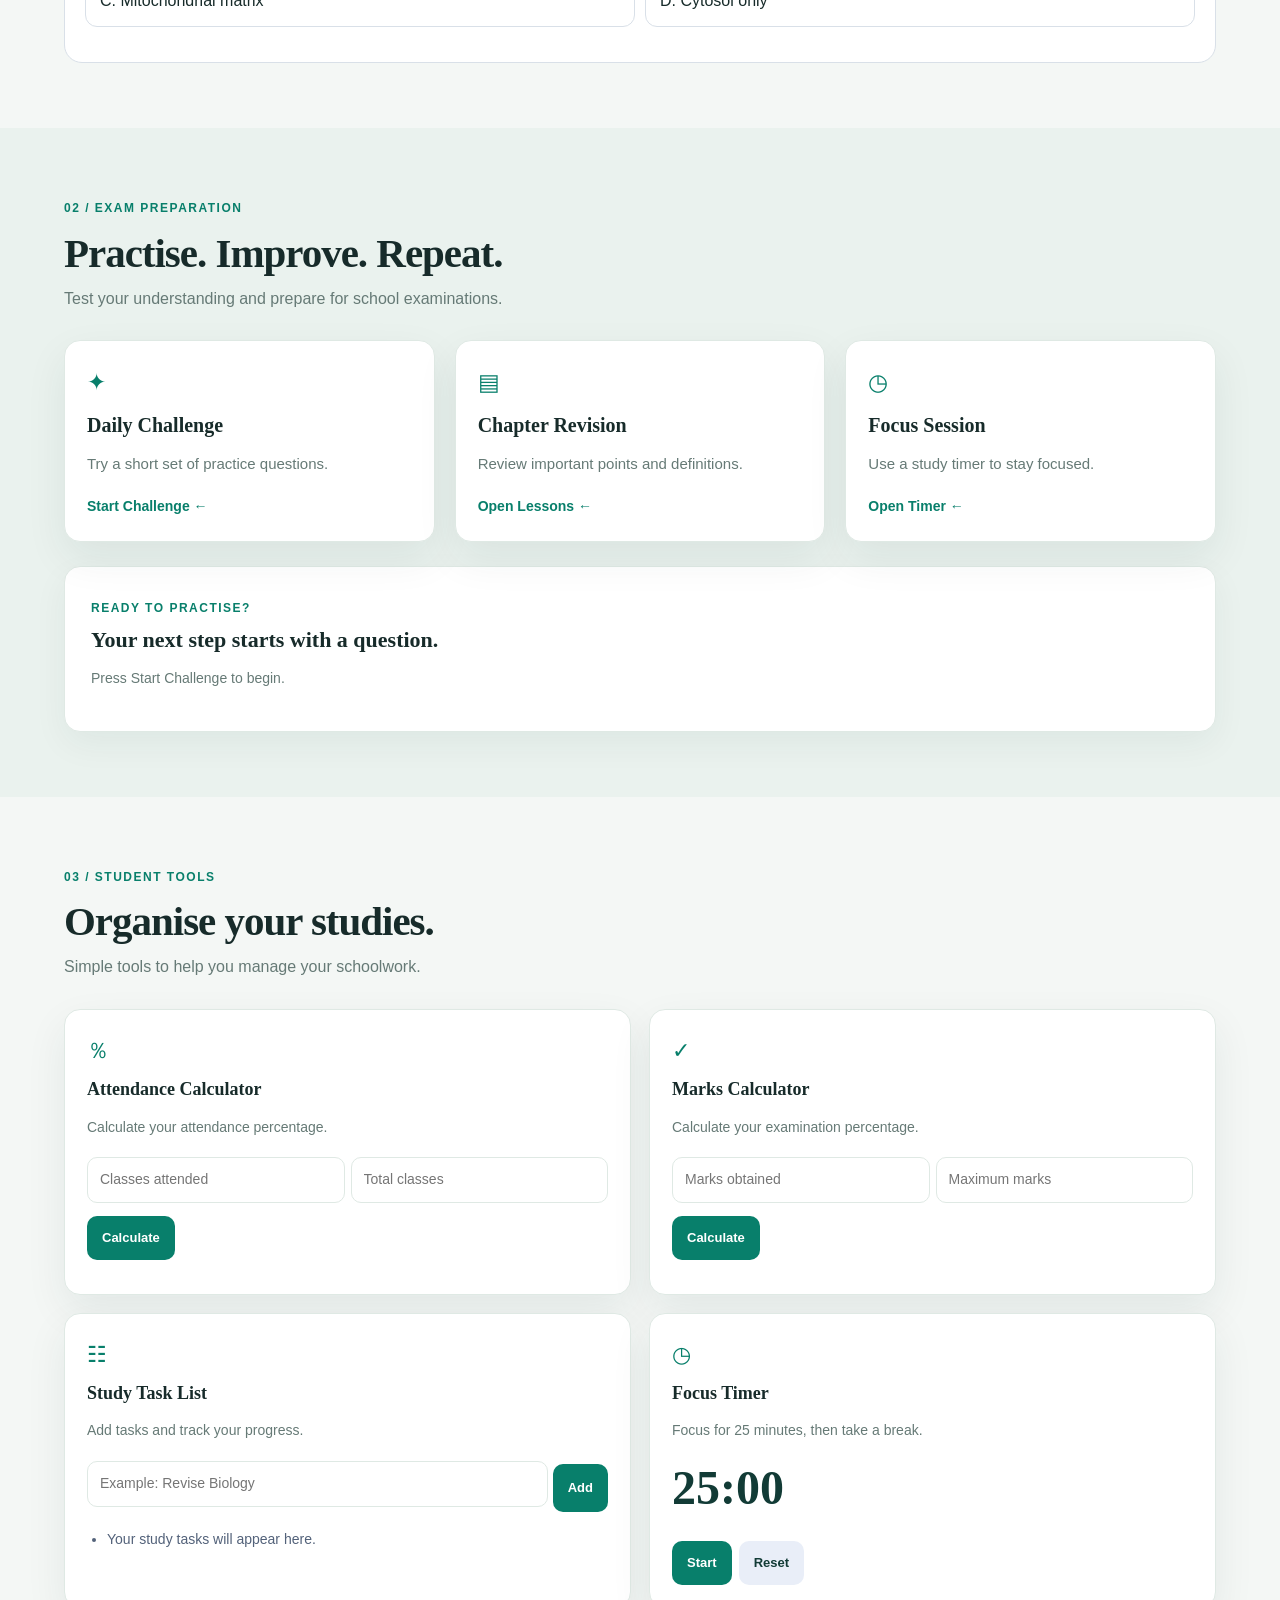
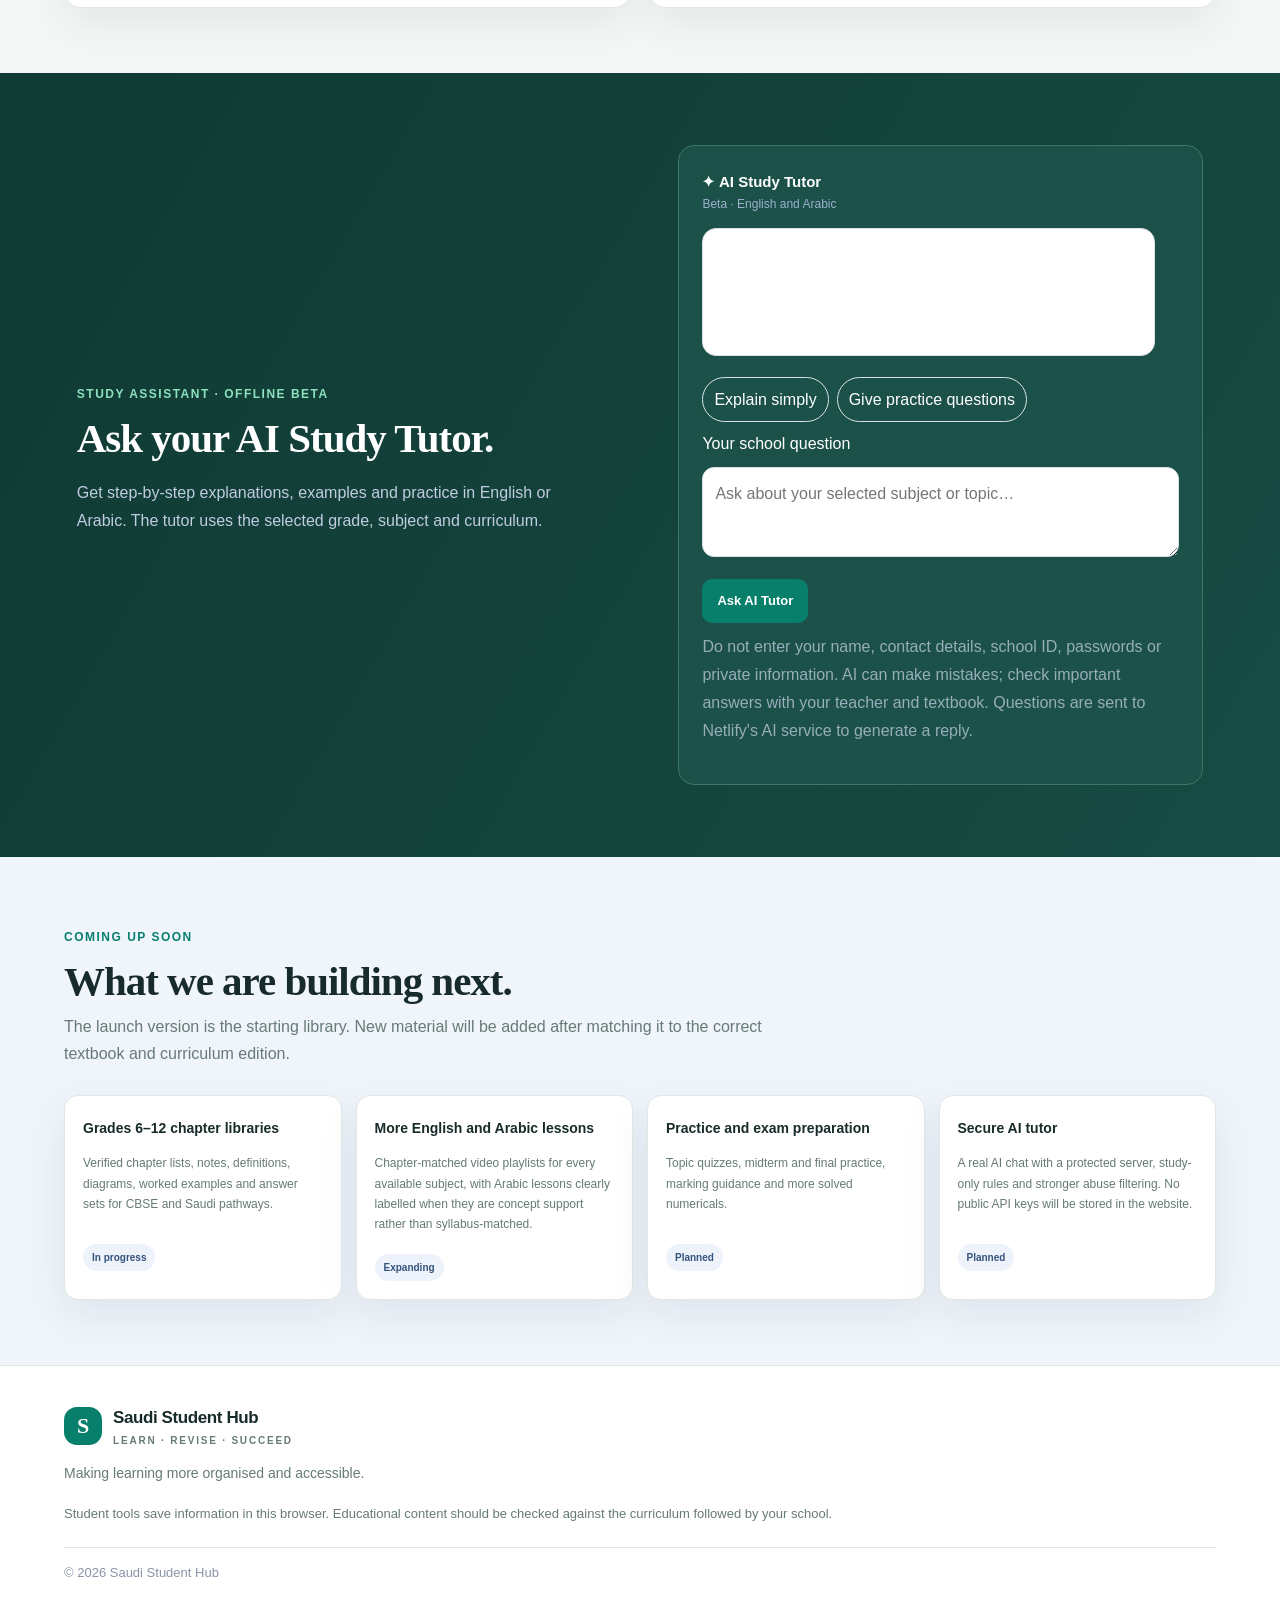
==== commit 2579064b: "Load study games, AI tutor and video fallbacks" ====
--- a/index-en.html
+++ b/index-en.html
@@ -4,7 +4,7 @@
 <head>
   <meta charset="UTF-8">
   <meta name="viewport" content="width=device-width, initial-scale=1.0">
-  <meta http-equiv="Content-Security-Policy" content="default-src 'self'; script-src 'self'; style-src 'self' 'unsafe-inline'; font-src 'self' data:; img-src 'self' data: https:; frame-src https://www.youtube-nocookie.com https://www.ientv.edu.sa; connect-src 'self'; object-src 'none'; base-uri 'self'; form-action 'self'; upgrade-insecure-requests">
+  <meta http-equiv="Content-Security-Policy" content="default-src 'self'; script-src 'self'; style-src 'self' 'unsafe-inline'; font-src 'self' data:; img-src 'self' data: https:; frame-src https://www.youtube-nocookie.com https://youtube-nocookie.com https://www.youtube.com https://youtube.com https://www.ientv.edu.sa; connect-src 'self'; object-src 'none'; base-uri 'self'; form-action 'self'; upgrade-insecure-requests">
   <meta name="referrer" content="strict-origin-when-cross-origin">
   <meta name="description" content="Saudi Student Hub — lessons, notes, revision, quizzes and student tools for Grades 6–12.">
   <title>Saudi Student Hub | Learn, Revise, Succeed</title>
@@ -313,5 +313,6 @@
 
 <script src="script.js"></script>
 <script src="curriculum-expansion.js"></script>
+<script src="student-features.js"></script>
 </body>
 </html>
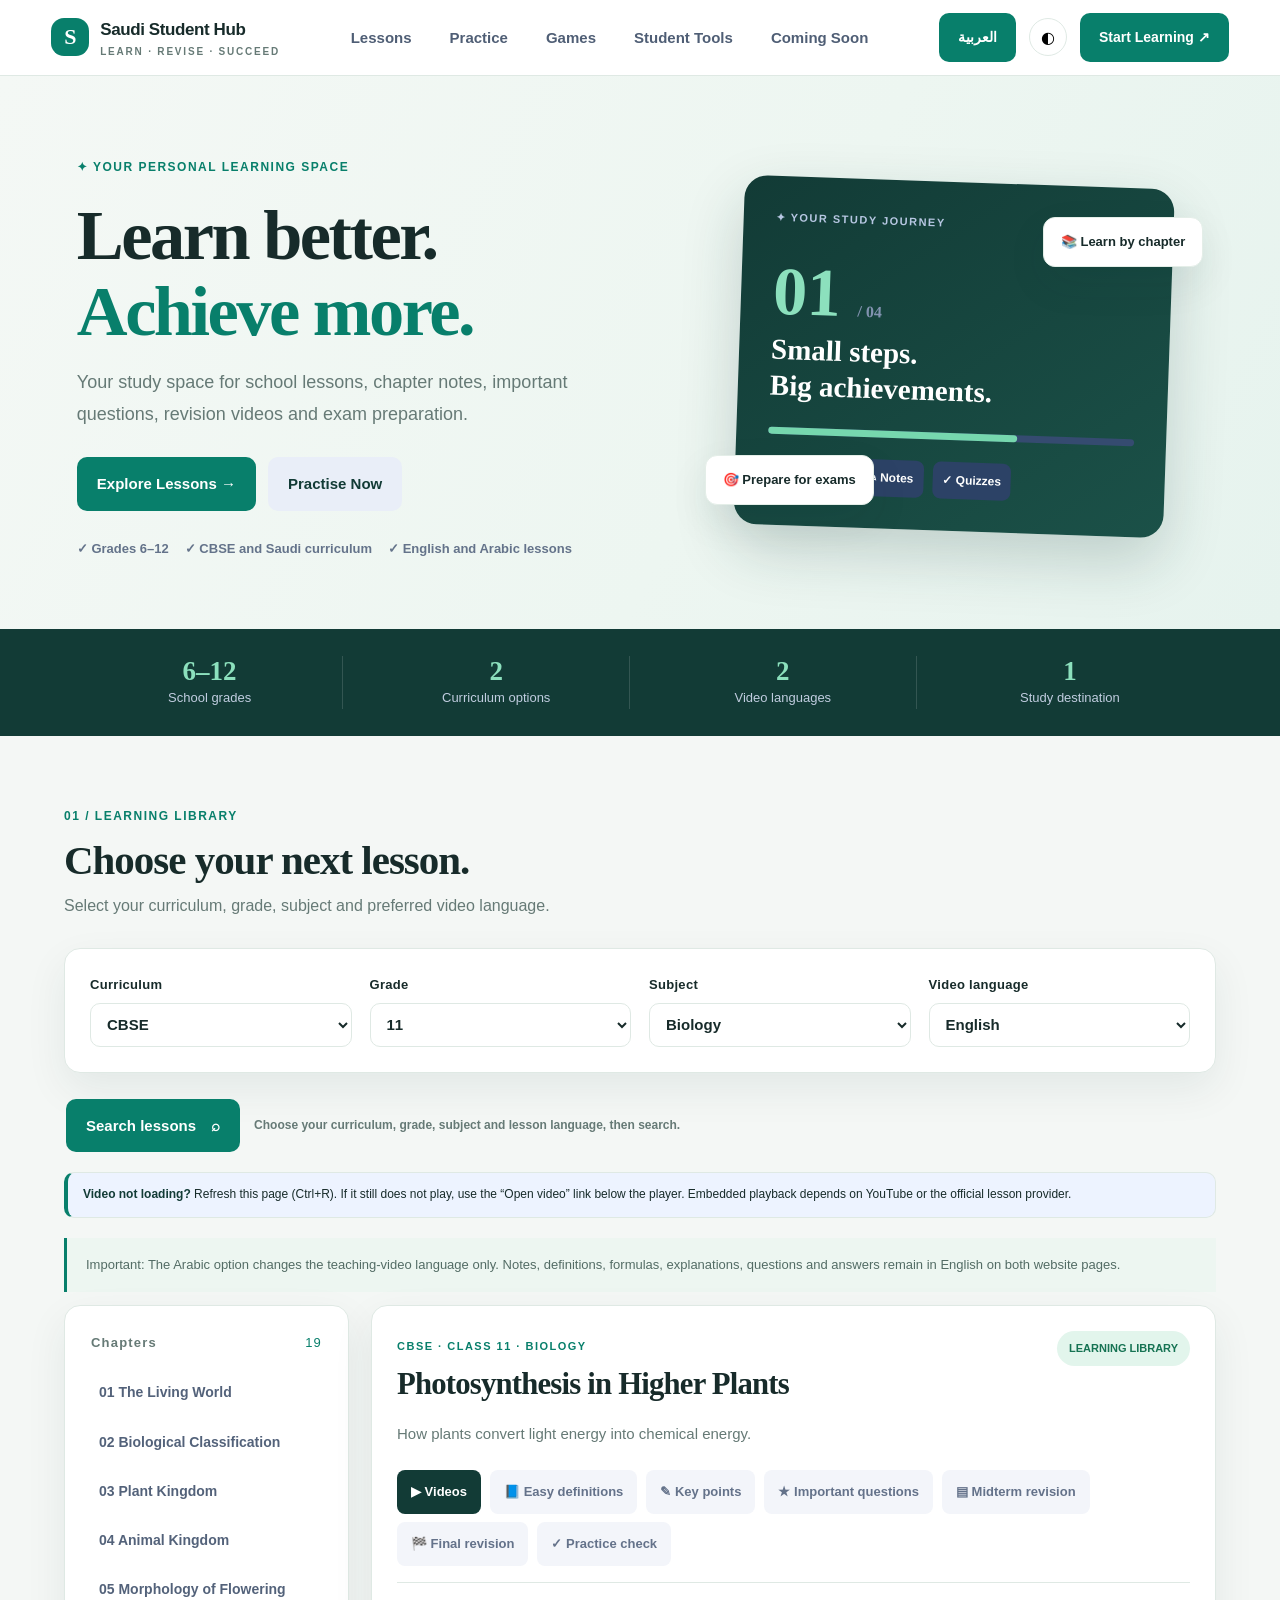
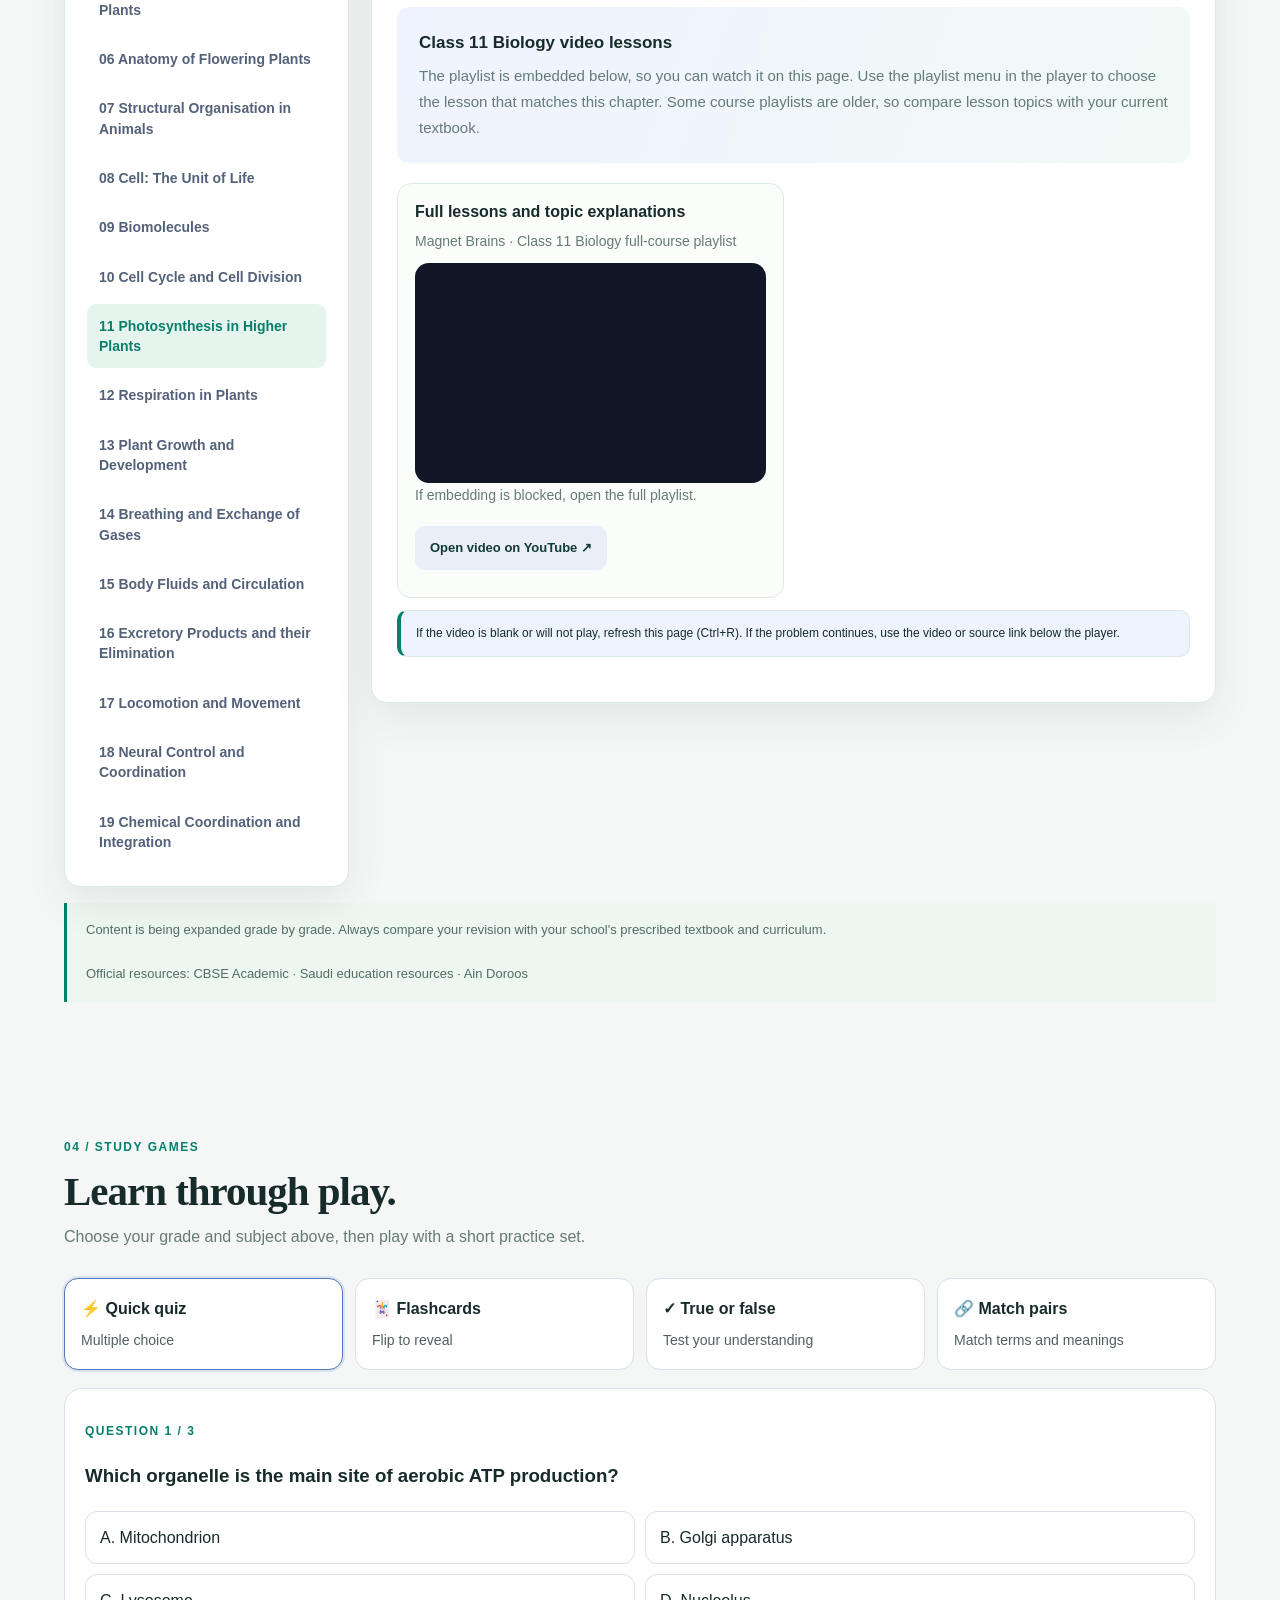
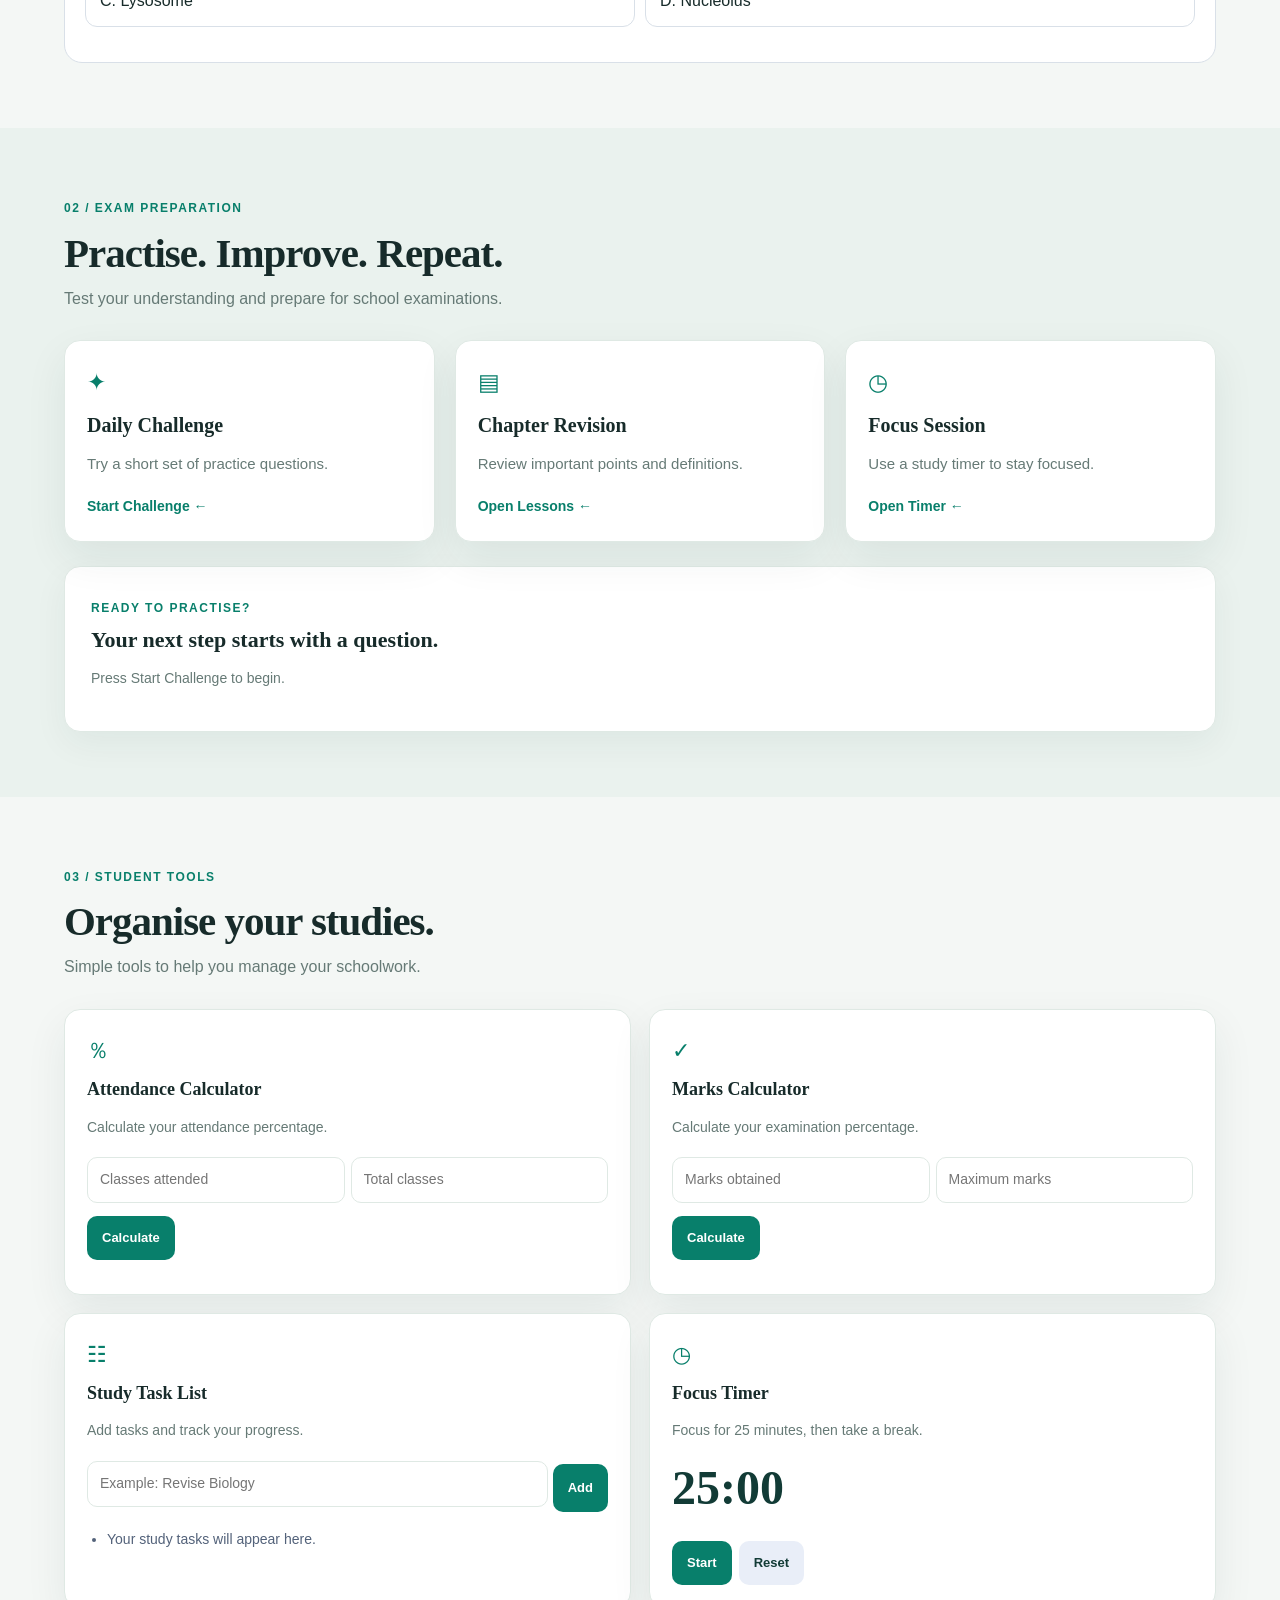
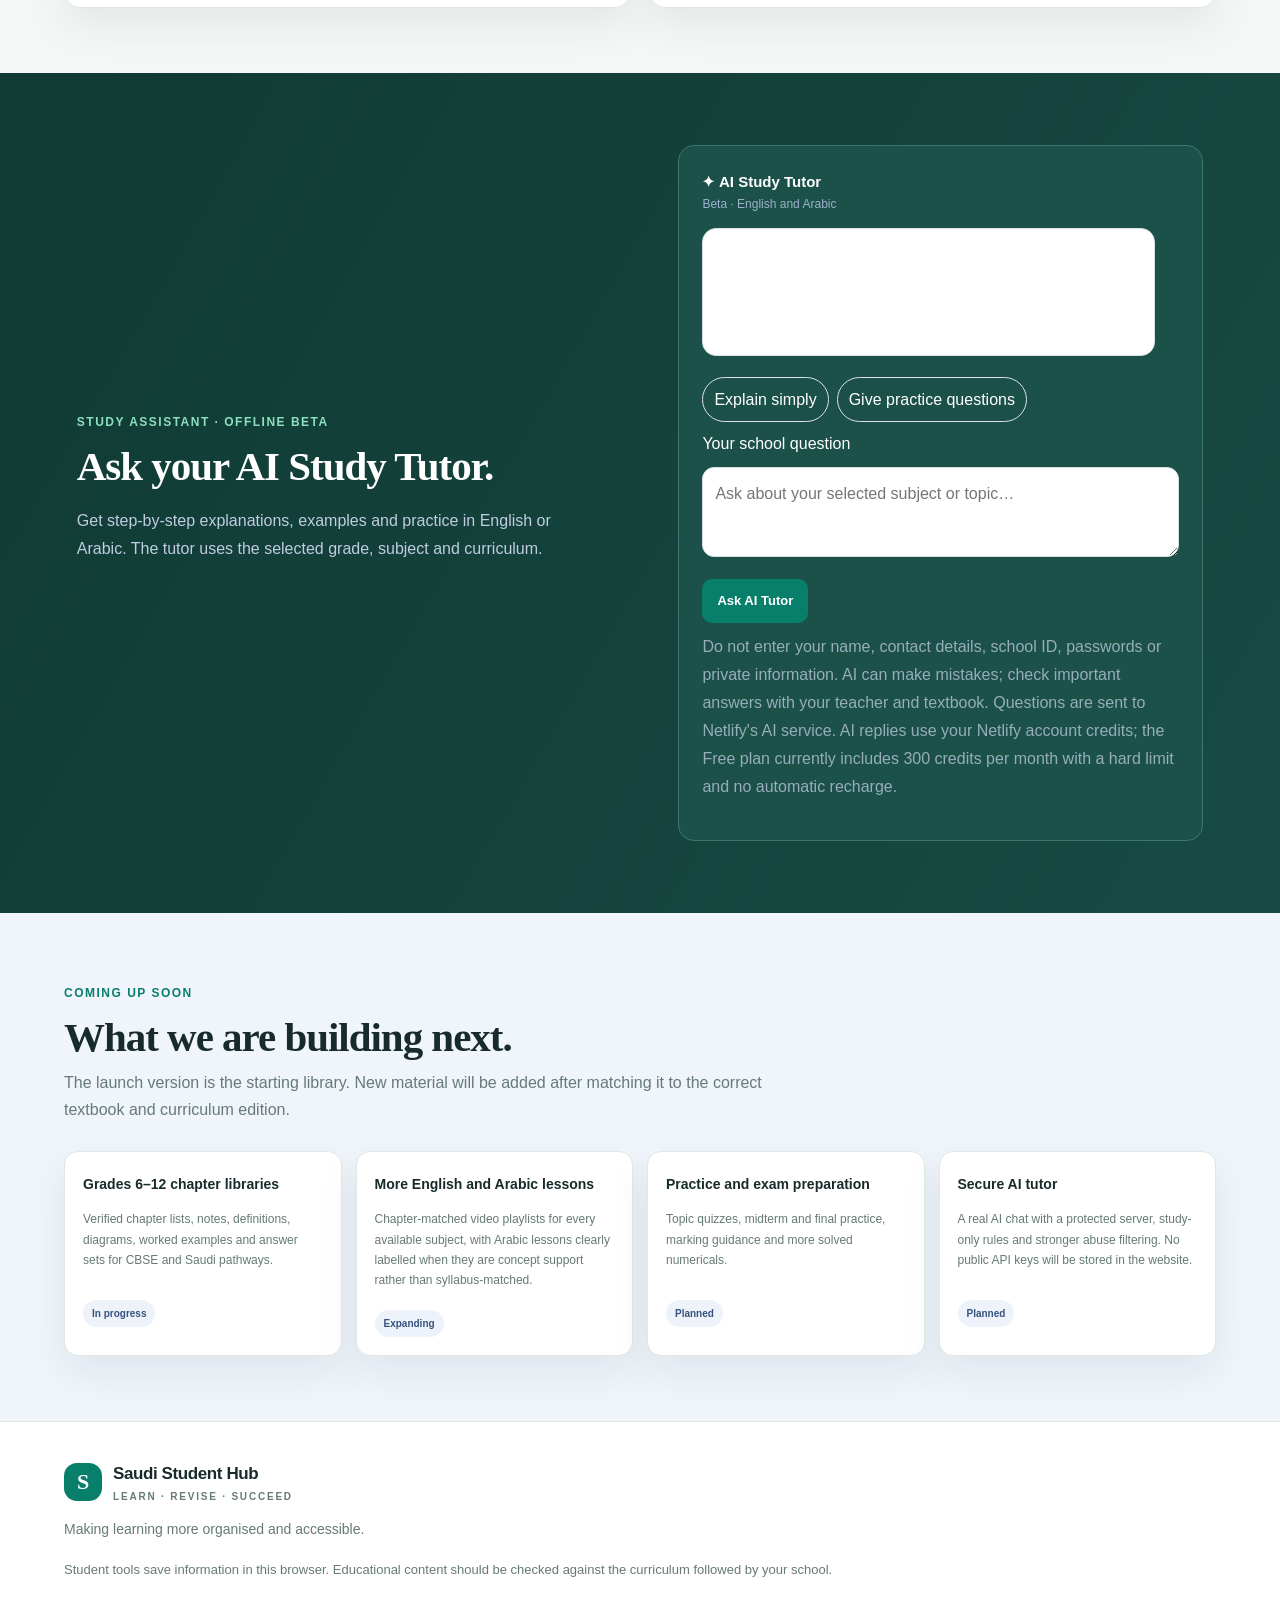
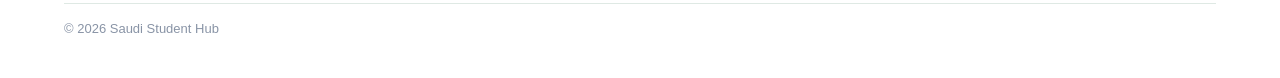
==== commit e0f1de04: "Add study games to site navigation" ====
--- a/index-en.html
+++ b/index-en.html
@@ -21,6 +21,7 @@
   <nav>
     <a href="#library">Lessons</a>
     <a href="#practice">Practice</a>
+    <a href="#games">Games</a>
     <a href="#tools">Student Tools</a>
     <a href="#comingSoon">Coming Soon</a>
   </nav>
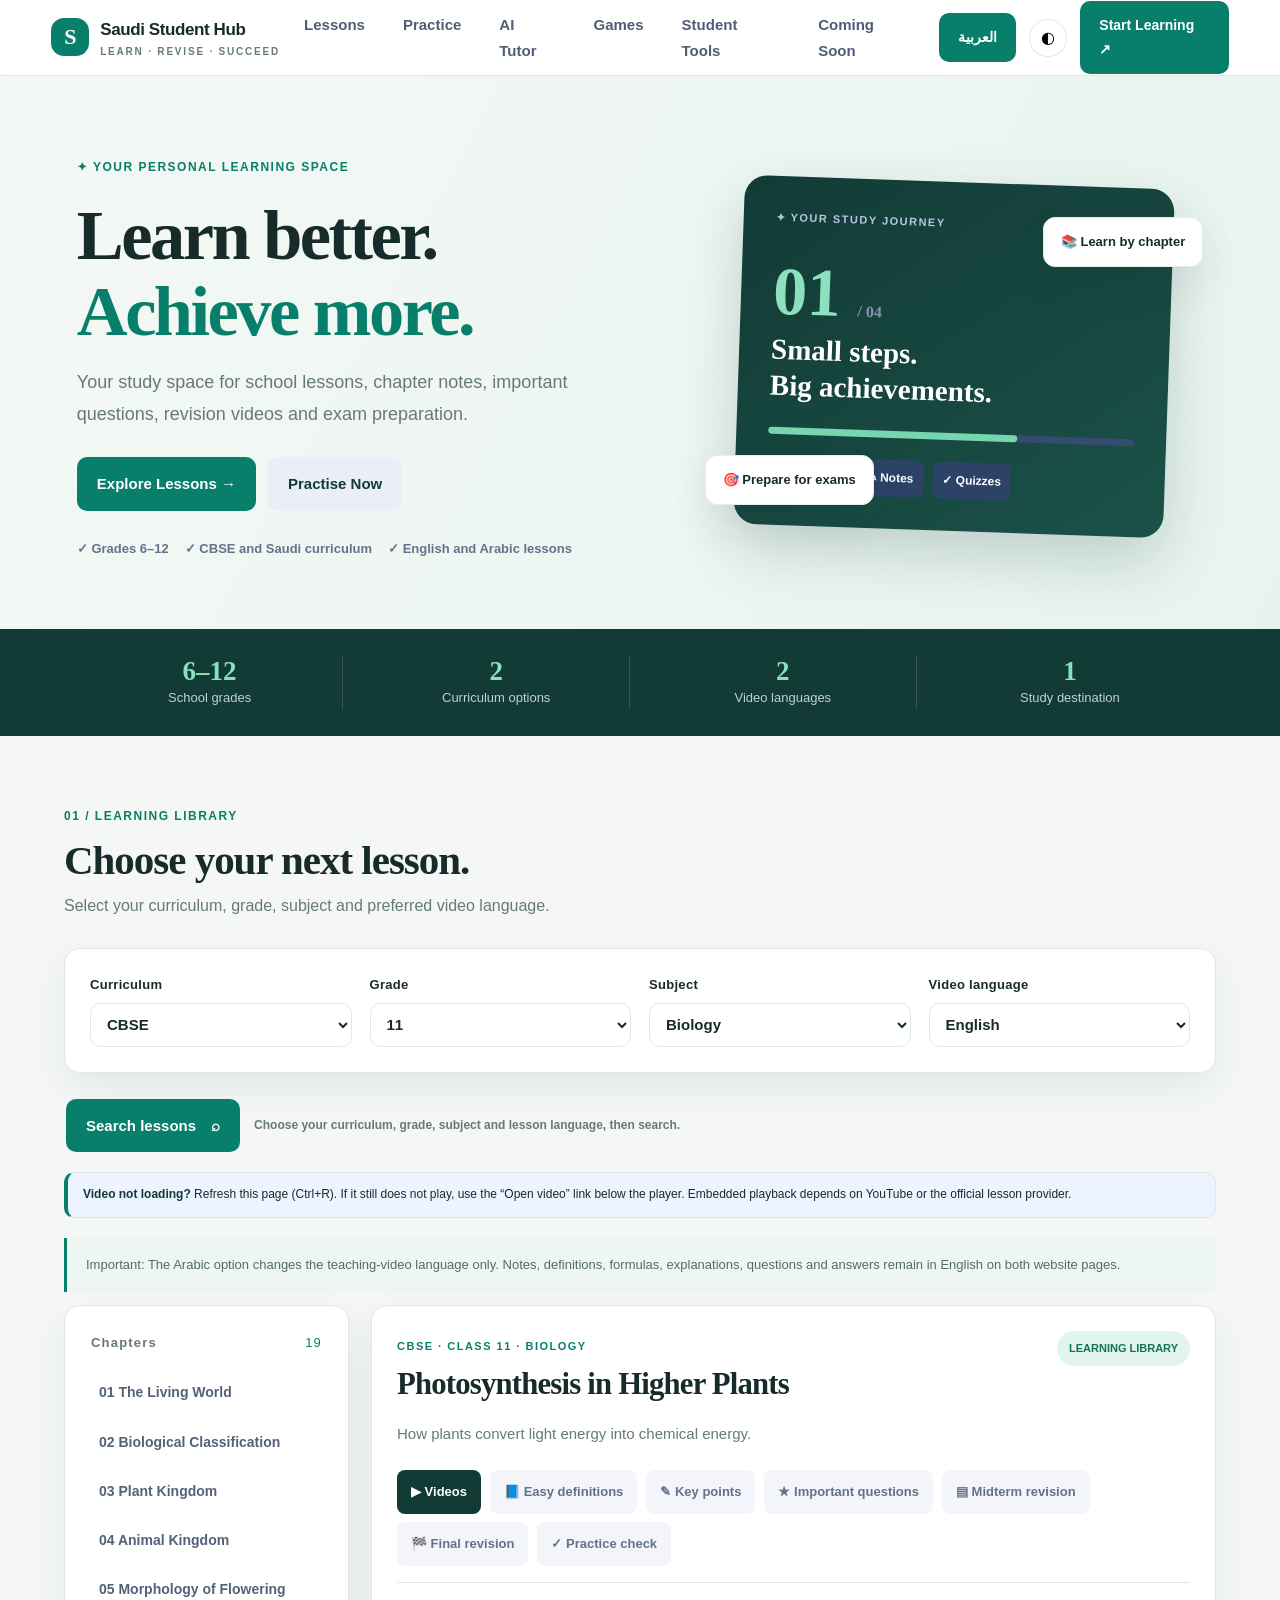
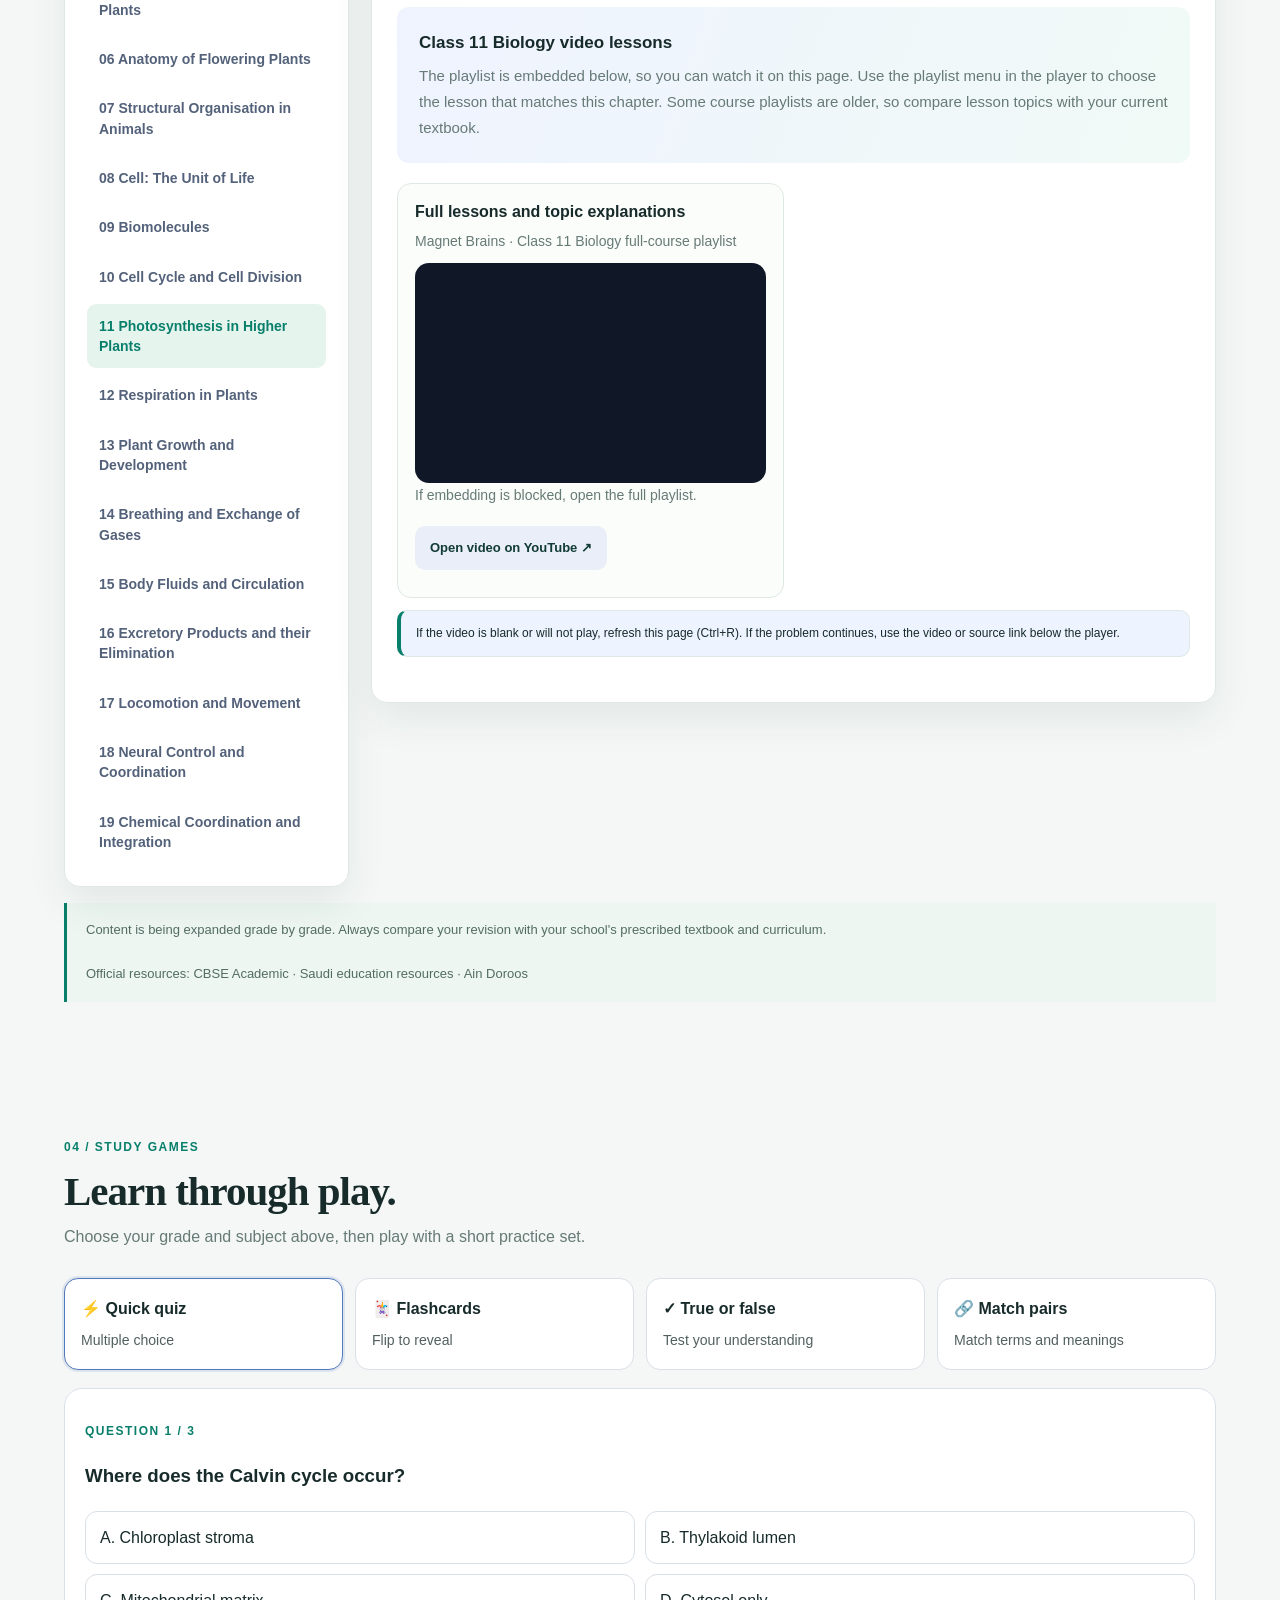
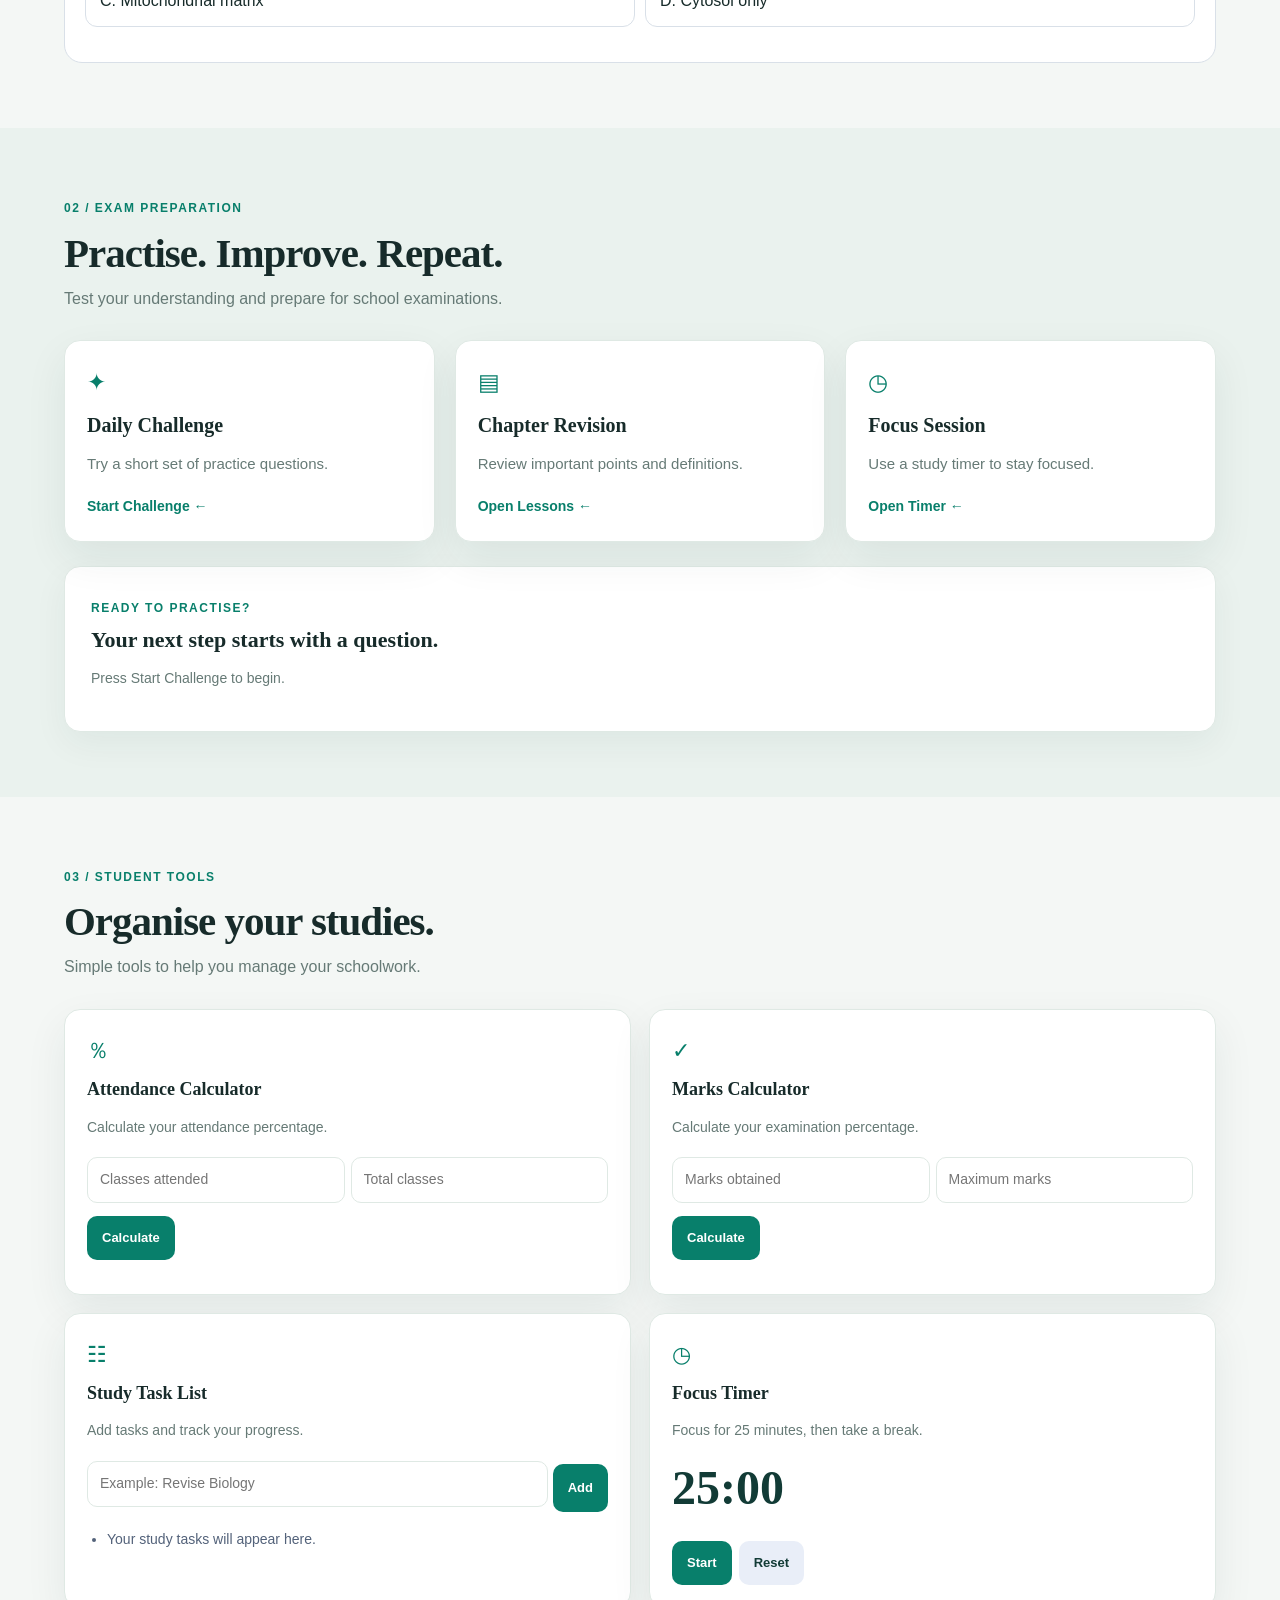
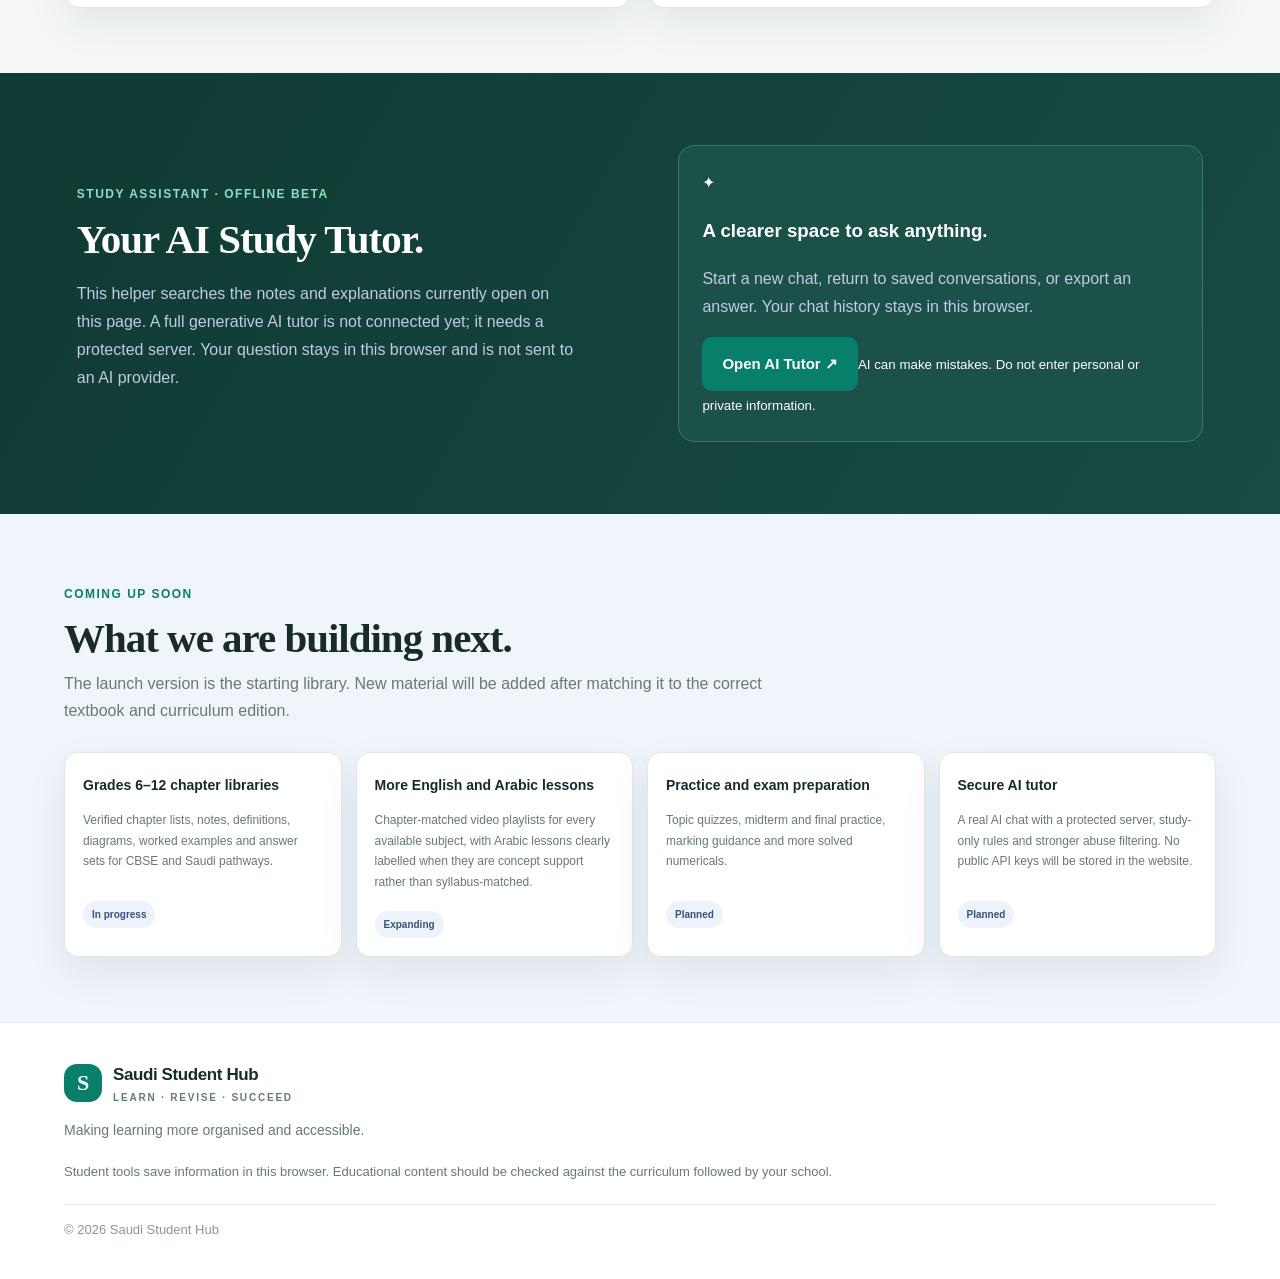
==== commit 714bda21: "Add dedicated AI tutor link to navigation" ====
--- a/index-en.html
+++ b/index-en.html
@@ -21,6 +21,7 @@
   <nav>
     <a href="#library">Lessons</a>
     <a href="#practice">Practice</a>
+    <a href="ai-tutor.html">AI Tutor</a>
     <a href="#games">Games</a>
     <a href="#tools">Student Tools</a>
     <a href="#comingSoon">Coming Soon</a>
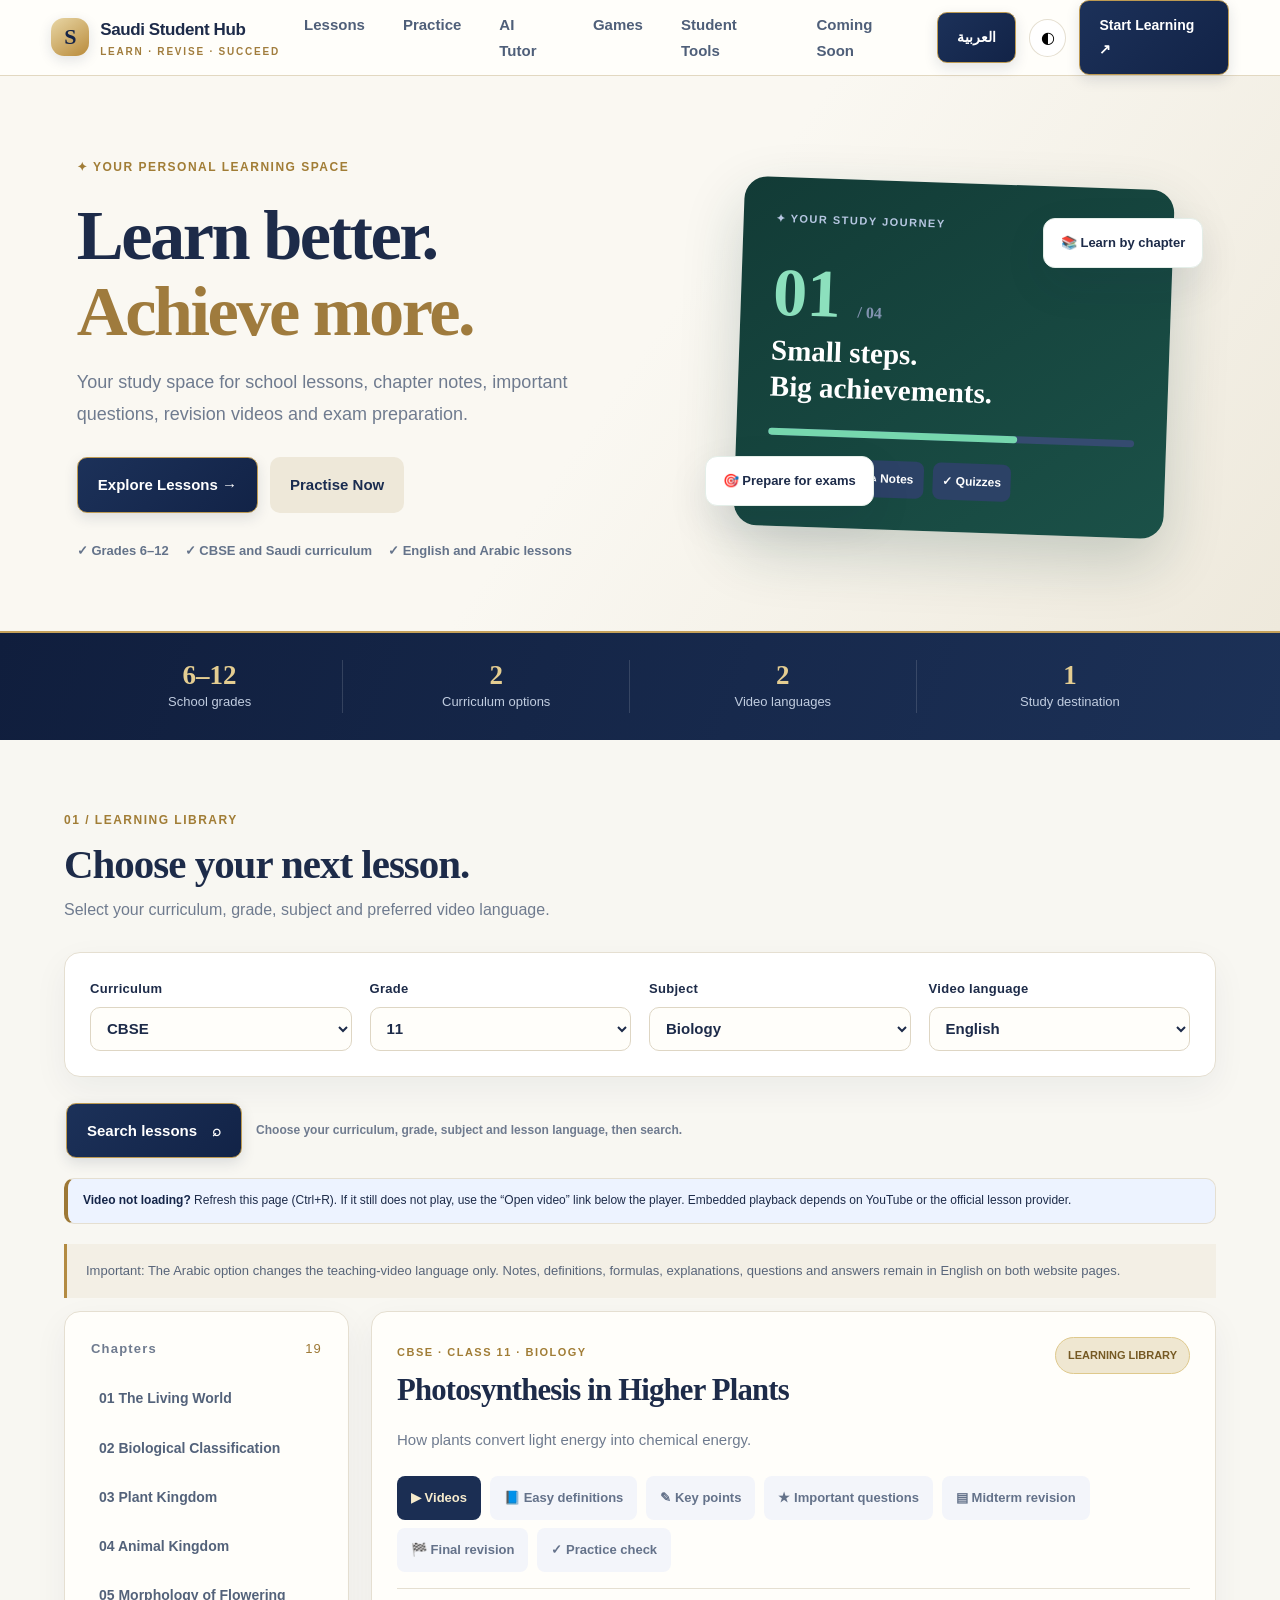
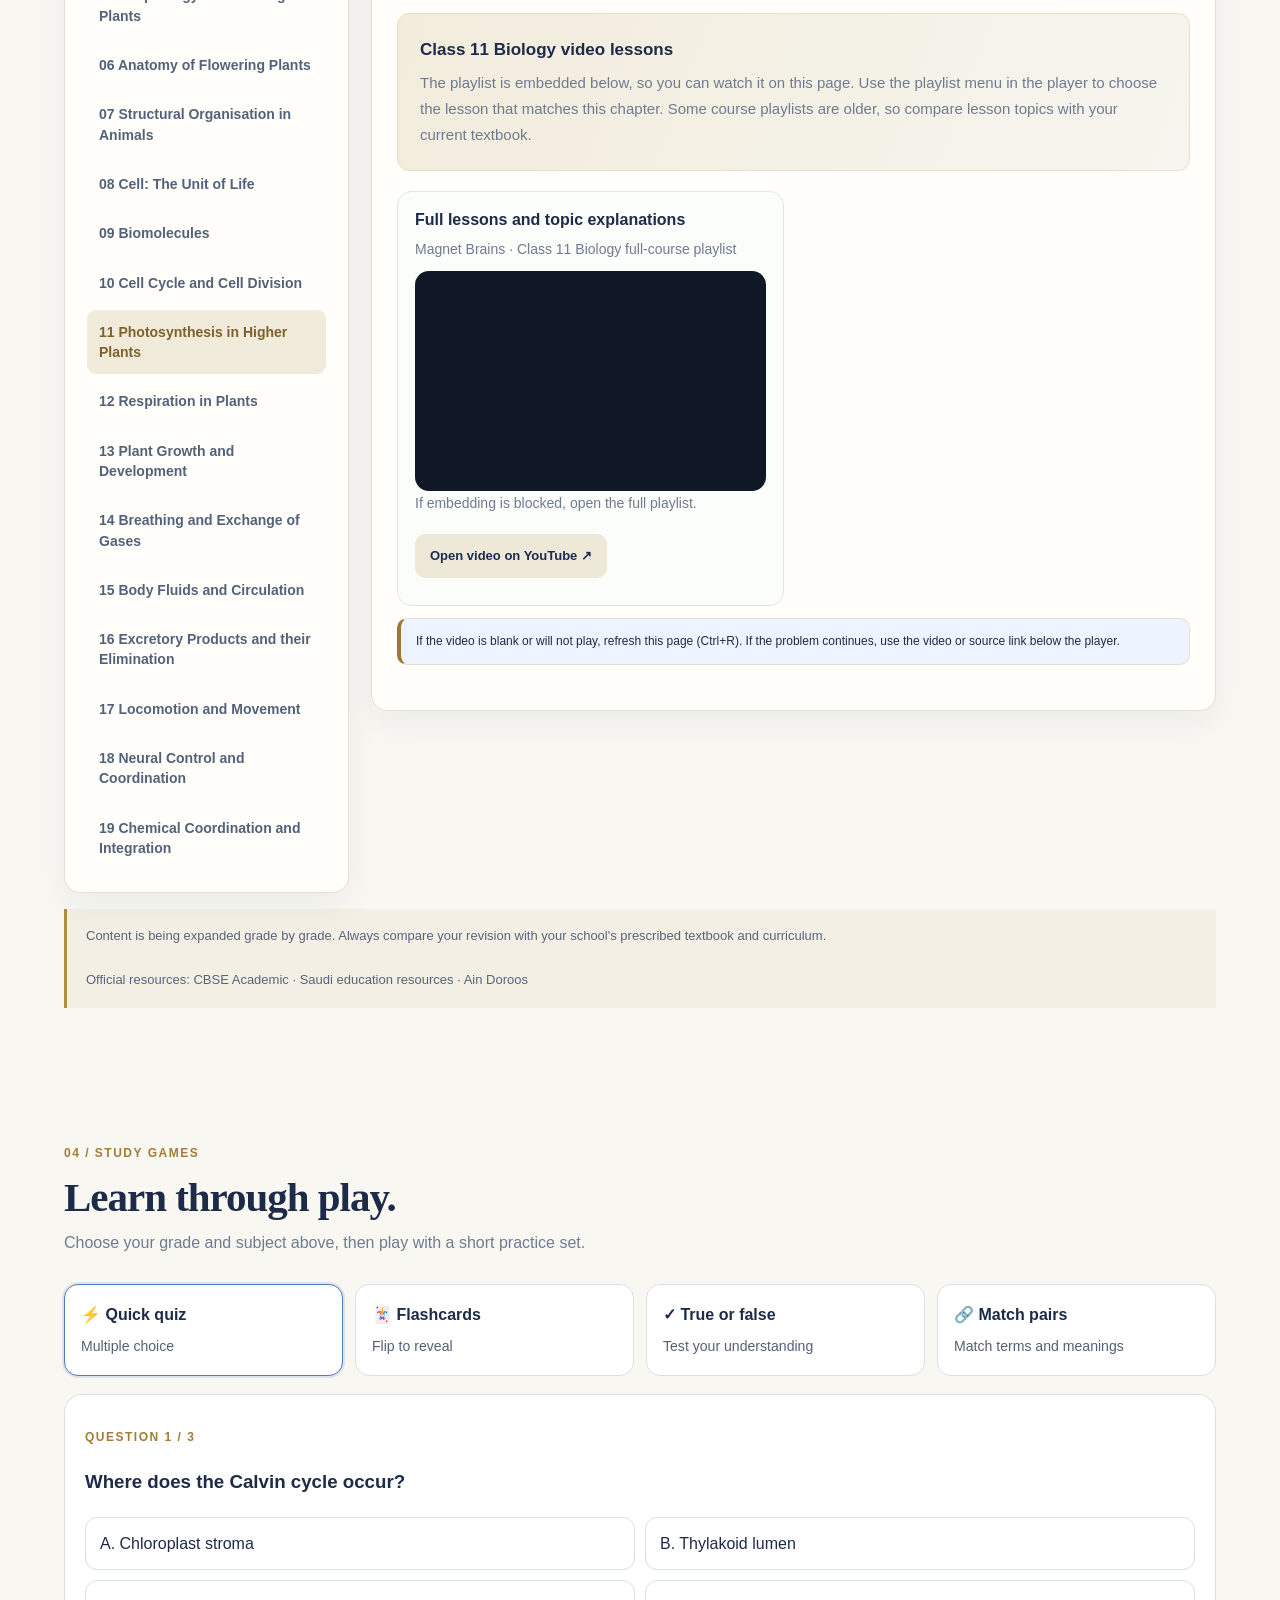
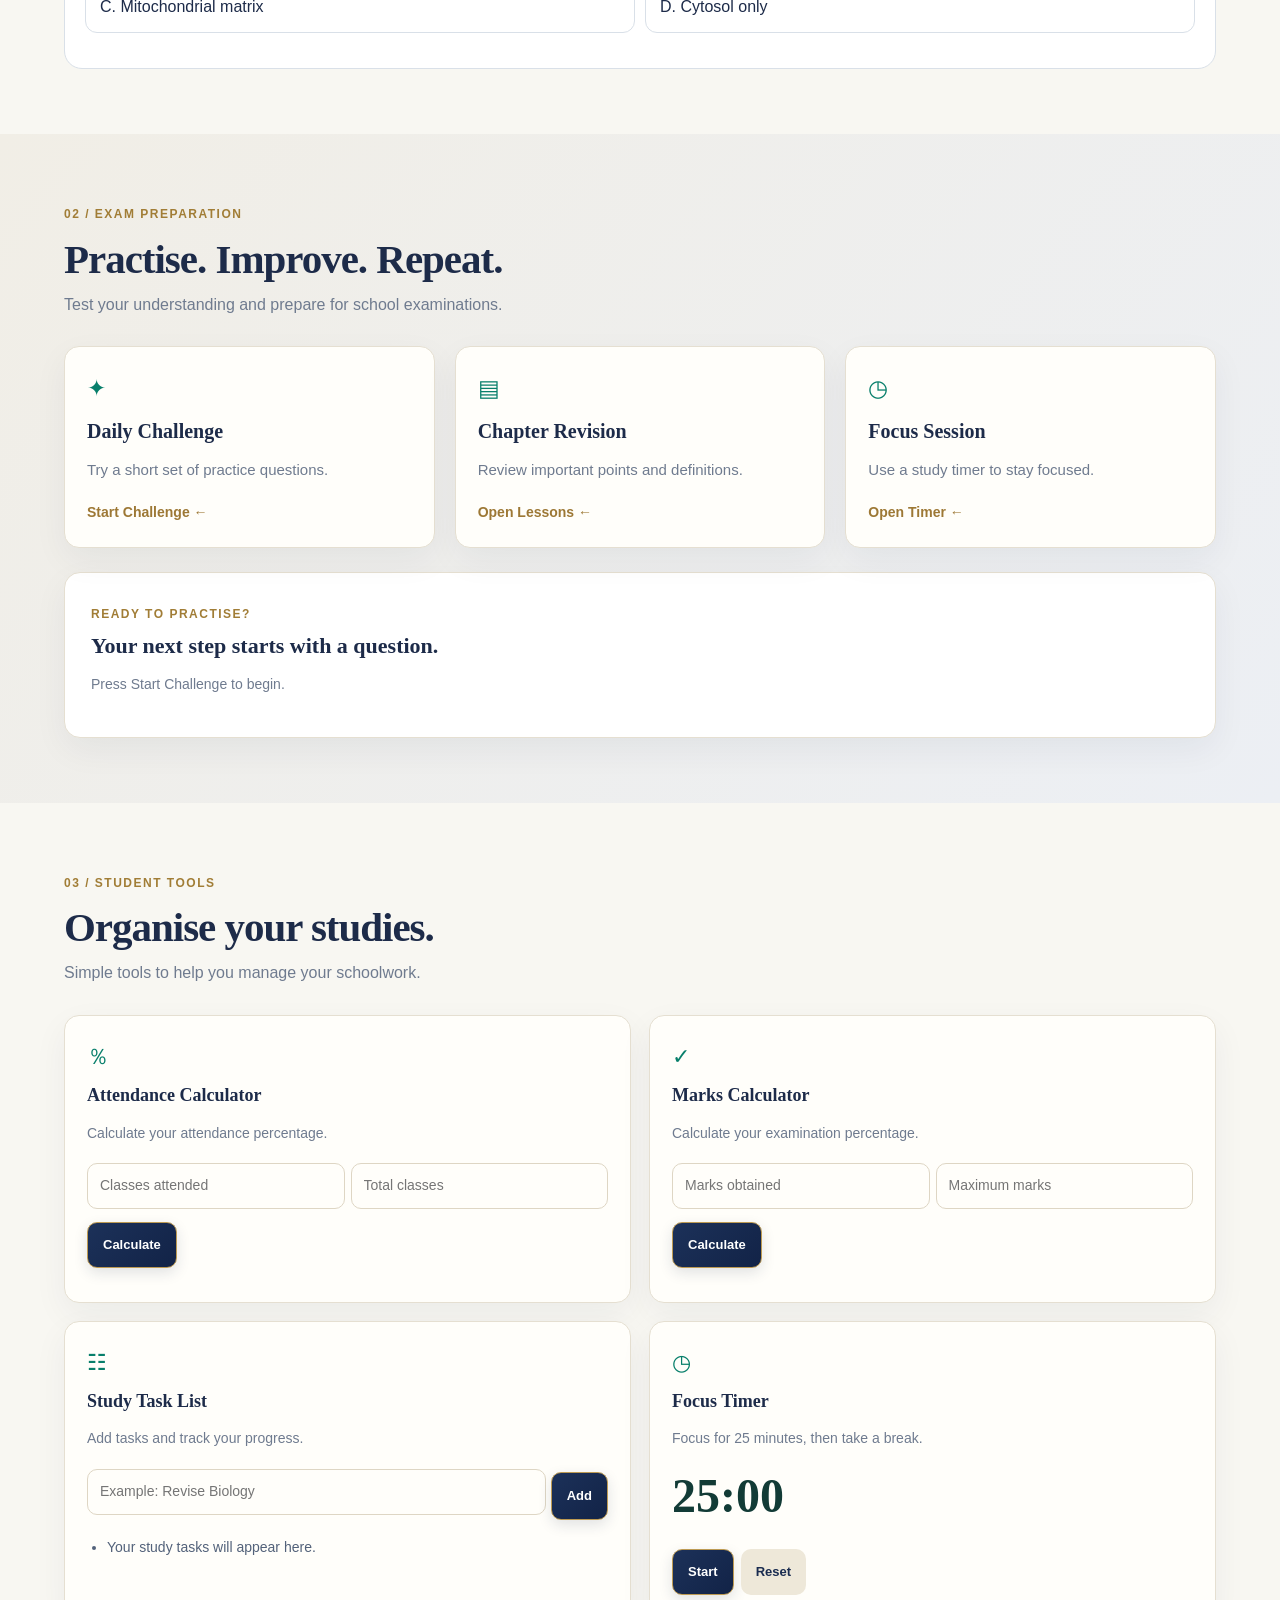
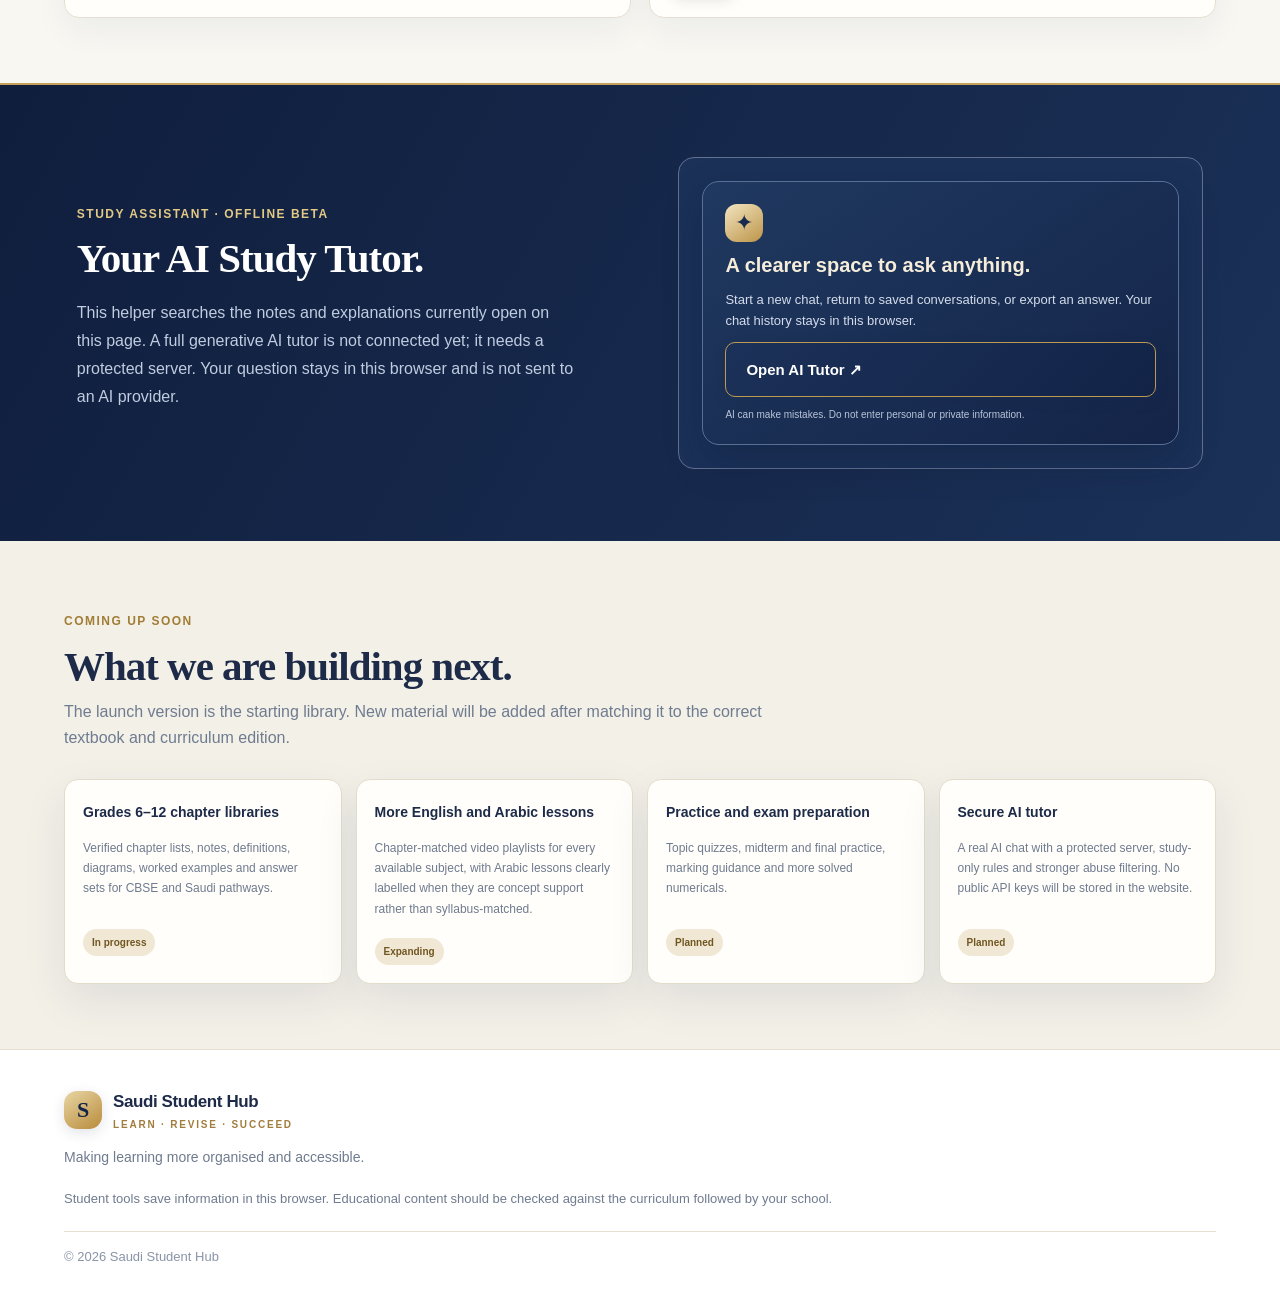
==== commit b8260ad4: "Add AdSense verification code to English homepage" ====
--- a/index-en.html
+++ b/index-en.html
@@ -2,9 +2,11 @@
 <!DOCTYPE html>
 <html lang="en" dir="ltr">
 <head>
+  <script async src="https://pagead2.googlesyndication.com/pagead/js/adsbygoogle.js?client=ca-pub-2310351676273957"
+     crossorigin="anonymous"></script>
   <meta charset="UTF-8">
   <meta name="viewport" content="width=device-width, initial-scale=1.0">
-  <meta http-equiv="Content-Security-Policy" content="default-src 'self'; script-src 'self'; style-src 'self' 'unsafe-inline'; font-src 'self' data:; img-src 'self' data: https:; frame-src https://www.youtube-nocookie.com https://youtube-nocookie.com https://www.youtube.com https://youtube.com https://www.ientv.edu.sa; connect-src 'self'; object-src 'none'; base-uri 'self'; form-action 'self'; upgrade-insecure-requests">
+  <meta http-equiv="Content-Security-Policy" content="default-src 'self'; script-src 'self' https://pagead2.googlesyndication.com; style-src 'self' 'unsafe-inline'; font-src 'self' data:; img-src 'self' data: https:; frame-src https://www.youtube-nocookie.com https://youtube-nocookie.com https://www.youtube.com https://youtube.com https://www.ientv.edu.sa; connect-src 'self'; object-src 'none'; base-uri 'self'; form-action 'self'; upgrade-insecure-requests">
   <meta name="referrer" content="strict-origin-when-cross-origin">
   <meta name="description" content="Saudi Student Hub — lessons, notes, revision, quizzes and student tools for Grades 6–12.">
   <title>Saudi Student Hub | Learn, Revise, Succeed</title>
--- a/style.css
+++ b/style.css
@@ -588,3 +588,62 @@
 .video-refresh-note b{color:var(--navy)}
 .dark .video-refresh-note{background:#202e43;border-color:var(--line);color:var(--ink)}
 .dark .video-refresh-note b{color:#b9d0ff}
+
+
+/* ROYAL STUDY HUB THEME — midnight navy, warm ivory and antique gold */
+:root{
+  --bg:#f8f7f2;
+  --surface:#fffefa;
+  --ink:#1d2b49;
+  --muted:#6f7b8f;
+  --line:#e5dfd1;
+  --navy:#142448;
+  --blue:#9d7835;
+  --mint:#e9e1cc;
+  --purple:#eee9f4;
+  --shadow:0 16px 44px rgba(20,36,72,.085);
+}
+body{background:var(--bg);color:var(--ink)}
+.topbar{background:rgba(255,254,250,.96);border-bottom-color:#e2d8c1}
+.brandmark{background:linear-gradient(145deg,#e8d6a5,#b98b3b);color:#142448;box-shadow:0 4px 13px #14244820}
+.brand small{color:#a17d3d}
+.topbar nav{color:#4f5f79}
+.topbar nav a:hover{color:#9d7835}
+.primary-link,.btn.primary{background:linear-gradient(135deg,#1c3159,#122347);color:#fff;border:1px solid #bd9a52;box-shadow:0 5px 14px #14244820}
+.primary-link:hover,.btn.primary:hover{background:linear-gradient(135deg,#2a426d,#172b50)}
+.eyebrow{color:#a17d36}
+.hero{background:linear-gradient(125deg,#faf8f2 50%,#eee9dc)}
+.hero h1 em{color:#9f7b3d}
+.stats{background:linear-gradient(110deg,#101e3d,#1c3157);border-top:2px solid #c5a15a}
+.stats b{color:#e4cd91}
+.selector-panel,.chapter-panel,.chapter-area,.practice-card,.quiz-area,.tool-card{border-color:#e5dfd1;box-shadow:0 12px 34px rgba(18,35,68,.055)}
+.selector-panel select,.tool-card input{background:#fffefa;border-color:#ded6c4;color:#1d2b49}
+.chapter-button.active,.chapter-button:hover{background:#f1ebdc;color:#80602b}
+.chapter-tag{background:#efe7d1;color:#765a24;border:1px solid #dfc98c}
+.tab.active{background:#1b2e53;color:#f6ebcd}
+.revision-banner{background:linear-gradient(110deg,#f2ecdc,#f6f5ef);border:1px solid #e8dec6}
+.note{background:#f8f6ee;border-color:#e6dfd0}
+.practice-section{background:linear-gradient(130deg,#f1eee6,#eceff4)}
+.practice-card,.tool-card{border-radius:15px}
+.assistant{background:linear-gradient(120deg,#101e3d,#1b3158);border-top:2px solid #c4a05b}
+.assistant .eyebrow{color:#e2c985}
+.chat-preview{background:#1b3158;border:1px solid #627091}
+.roadmap{background:#f3f0e8}
+.roadmap-card{background:#fffefa;border-color:#e3dccb}
+.roadmap-card span{background:#f0e8d5;color:#715621}
+.scope-note{border-left-color:#b38b42;background:#f3efe5;color:#58657a}
+.btn.secondary{background:#eee8d9;color:#1a2c50}
+.ai-tutor-launch-card{display:grid;gap:10px;align-content:center;min-height:230px;padding:22px;border:1px solid #597096;border-radius:17px;background:linear-gradient(145deg,#203960,#142448);box-shadow:0 16px 38px #08152a40}
+.ai-tutor-launch-icon{width:38px;height:38px;border-radius:12px;background:linear-gradient(145deg,#f2e5c0,#bd9448);color:#17294d;display:grid;place-items:center;font-size:22px}
+.ai-tutor-launch-card h3{font:800 20px Manrope, sans-serif;margin:2px 0;color:#f5edda}
+.ai-tutor-launch-card p{color:#d3dceb;margin:0;font-size:13px;line-height:1.65}
+.ai-tutor-launch-card small{color:#b8c5d8;font-size:10px;line-height:1.5}
+.dark{--bg:#111a2c;--surface:#192640;--ink:#e9edf5;--muted:#a8b3c5;--line:#303d57;--navy:#e7d6ad;--blue:#e0c27c}
+.dark .hero{background:linear-gradient(120deg,#101827,#1a2942)}
+.dark .stats{background:#0b1730}
+.dark .practice-section{background:#131f32}
+.dark .roadmap{background:#111d30}
+.dark .roadmap-card{background:#18263b;border-color:#2a3a53}
+.dark .selector-panel select,.dark .tool-card input{background:#202e43;color:var(--ink);border-color:var(--line)}
+.dark .ai-tutor-launch-card{background:linear-gradient(145deg,#1a3158,#0e1b35)}
+@media(max-width:680px){.ai-tutor-launch-card{min-height:0;padding:19px}.topbar nav a[href="ai-tutor.html"]{display:inline-flex}}
